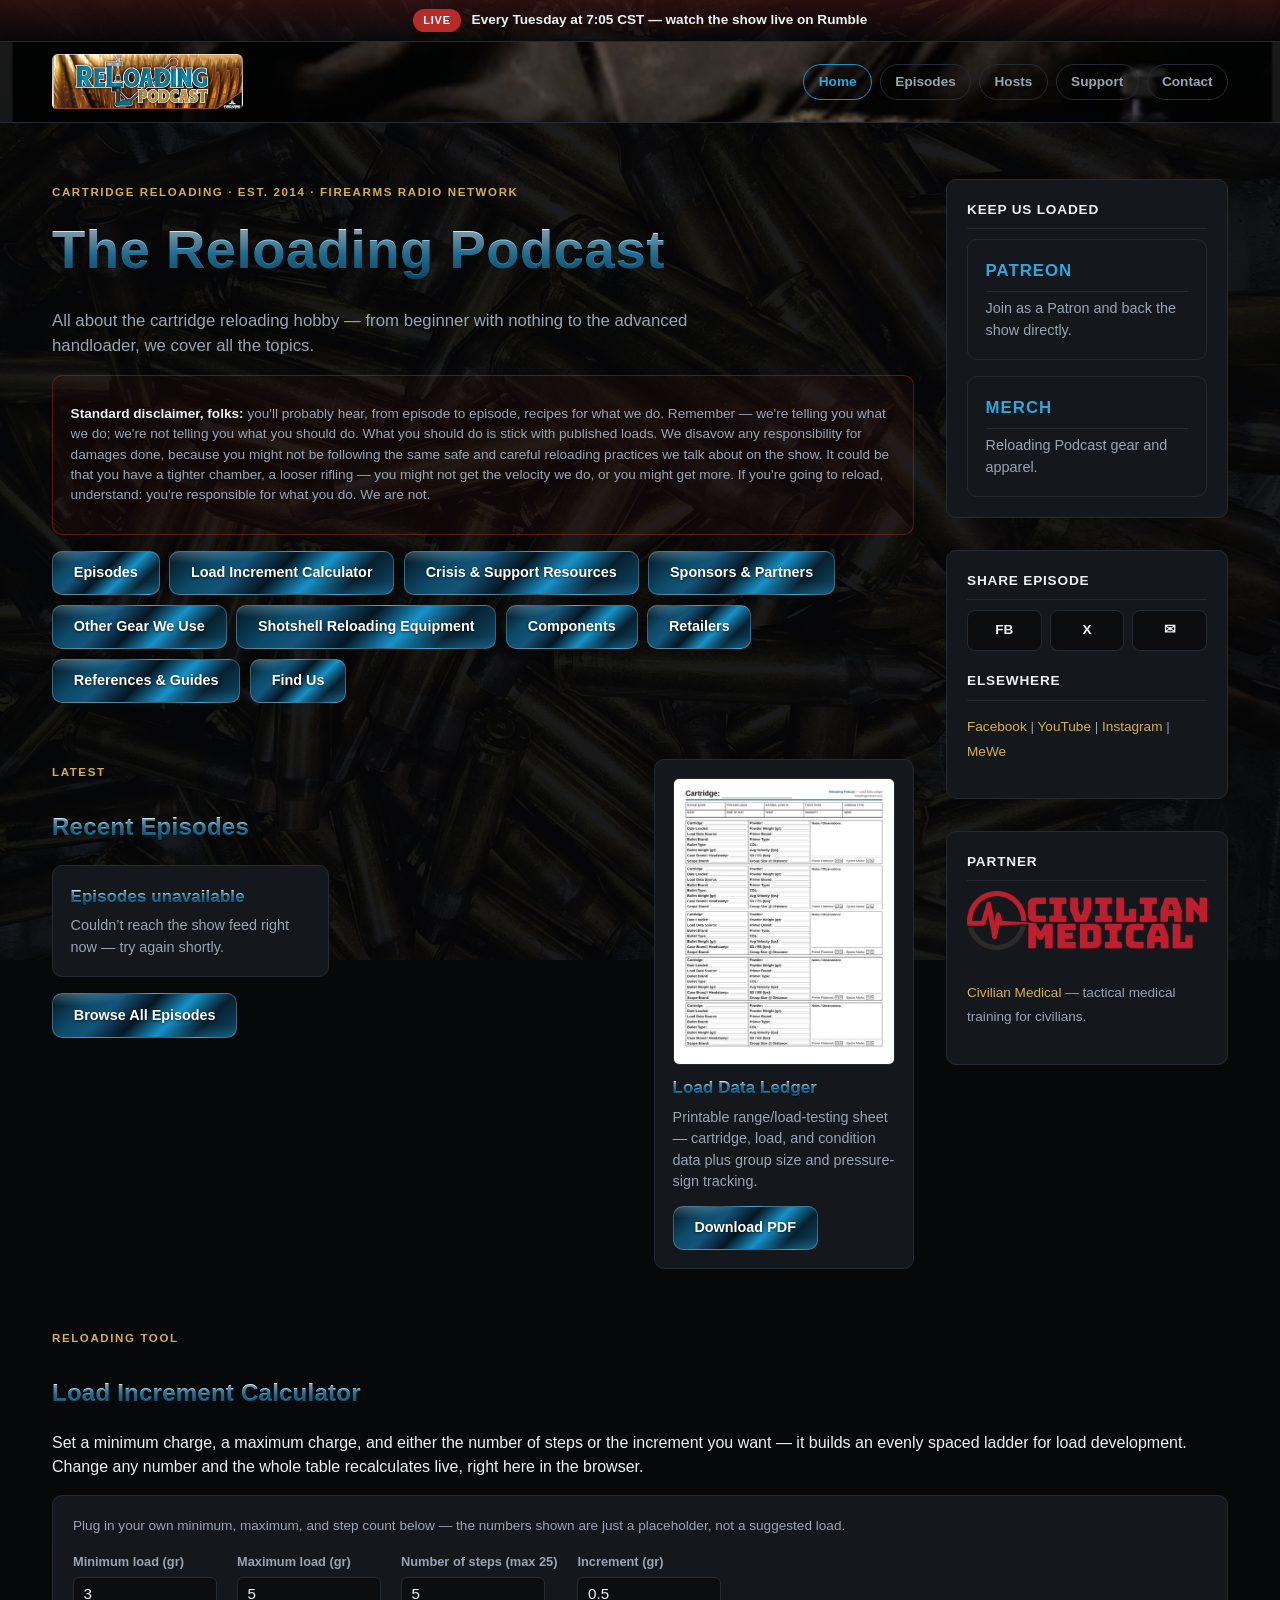
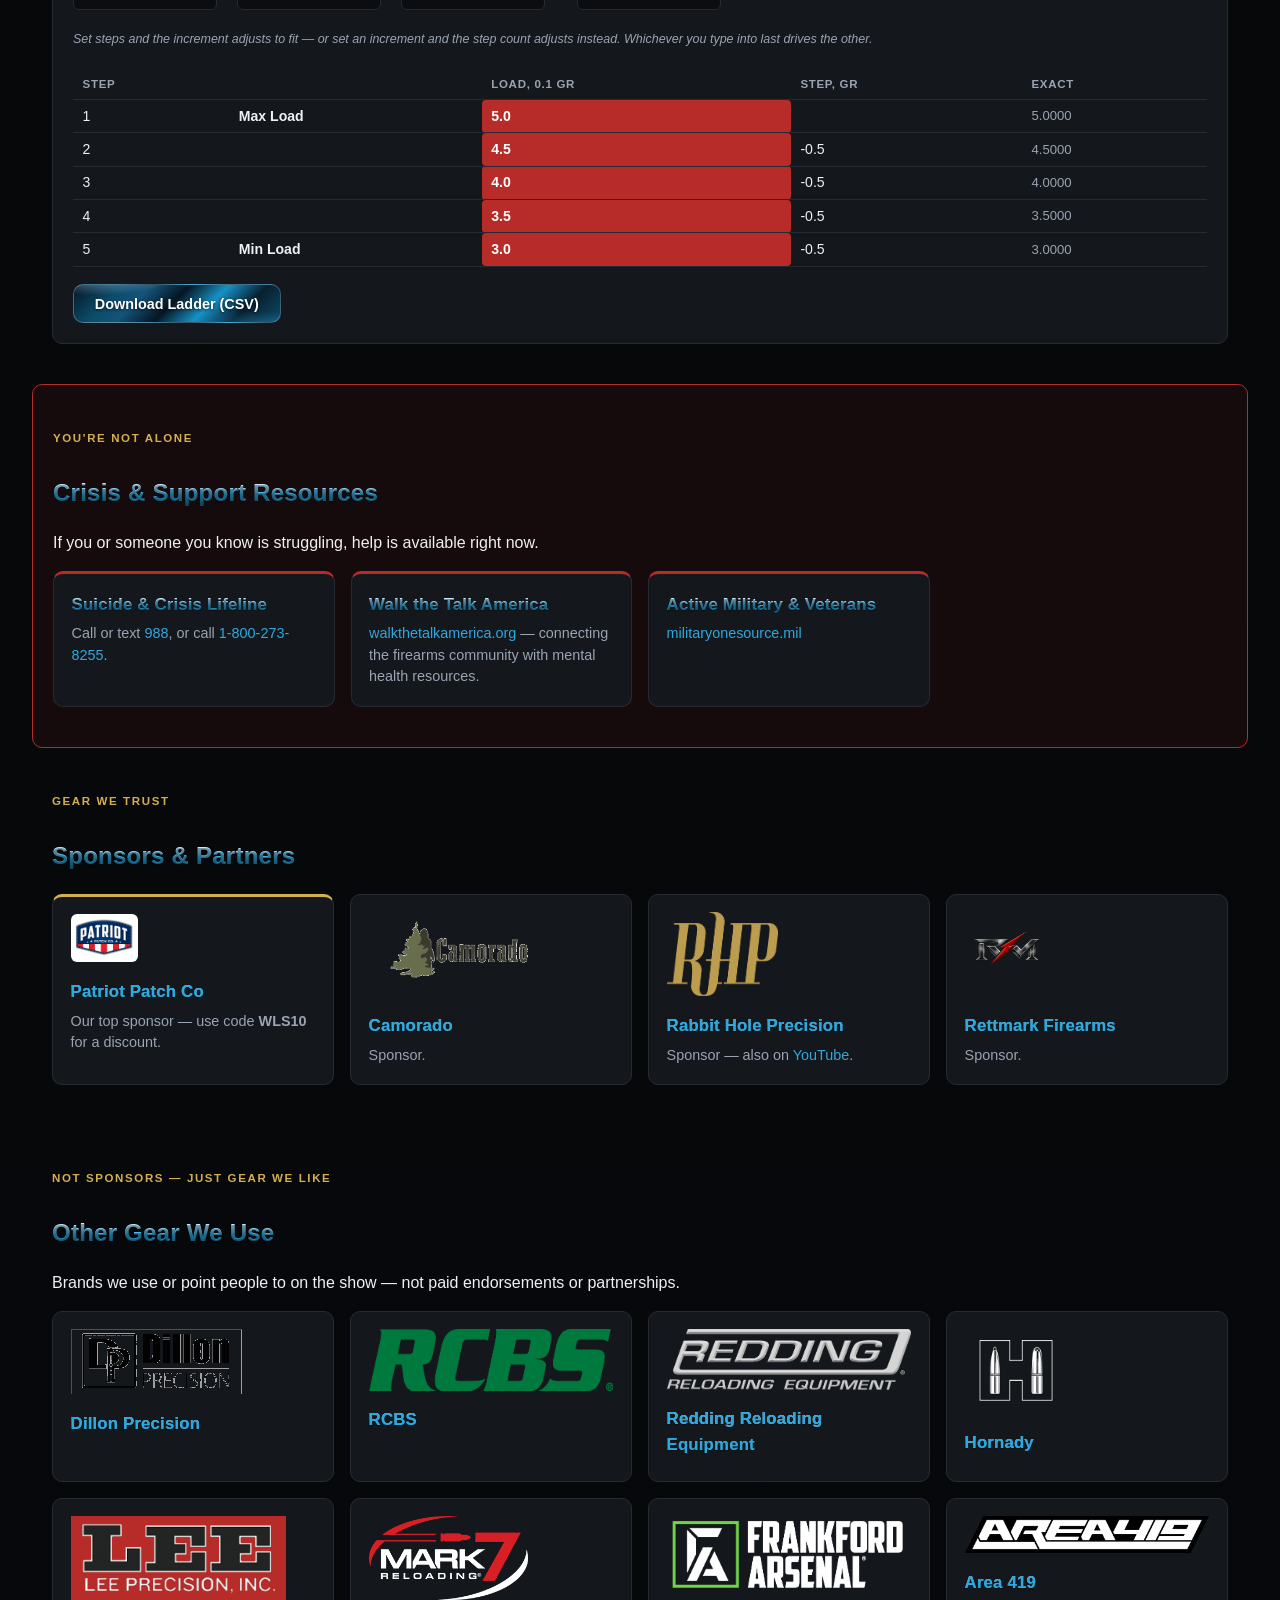
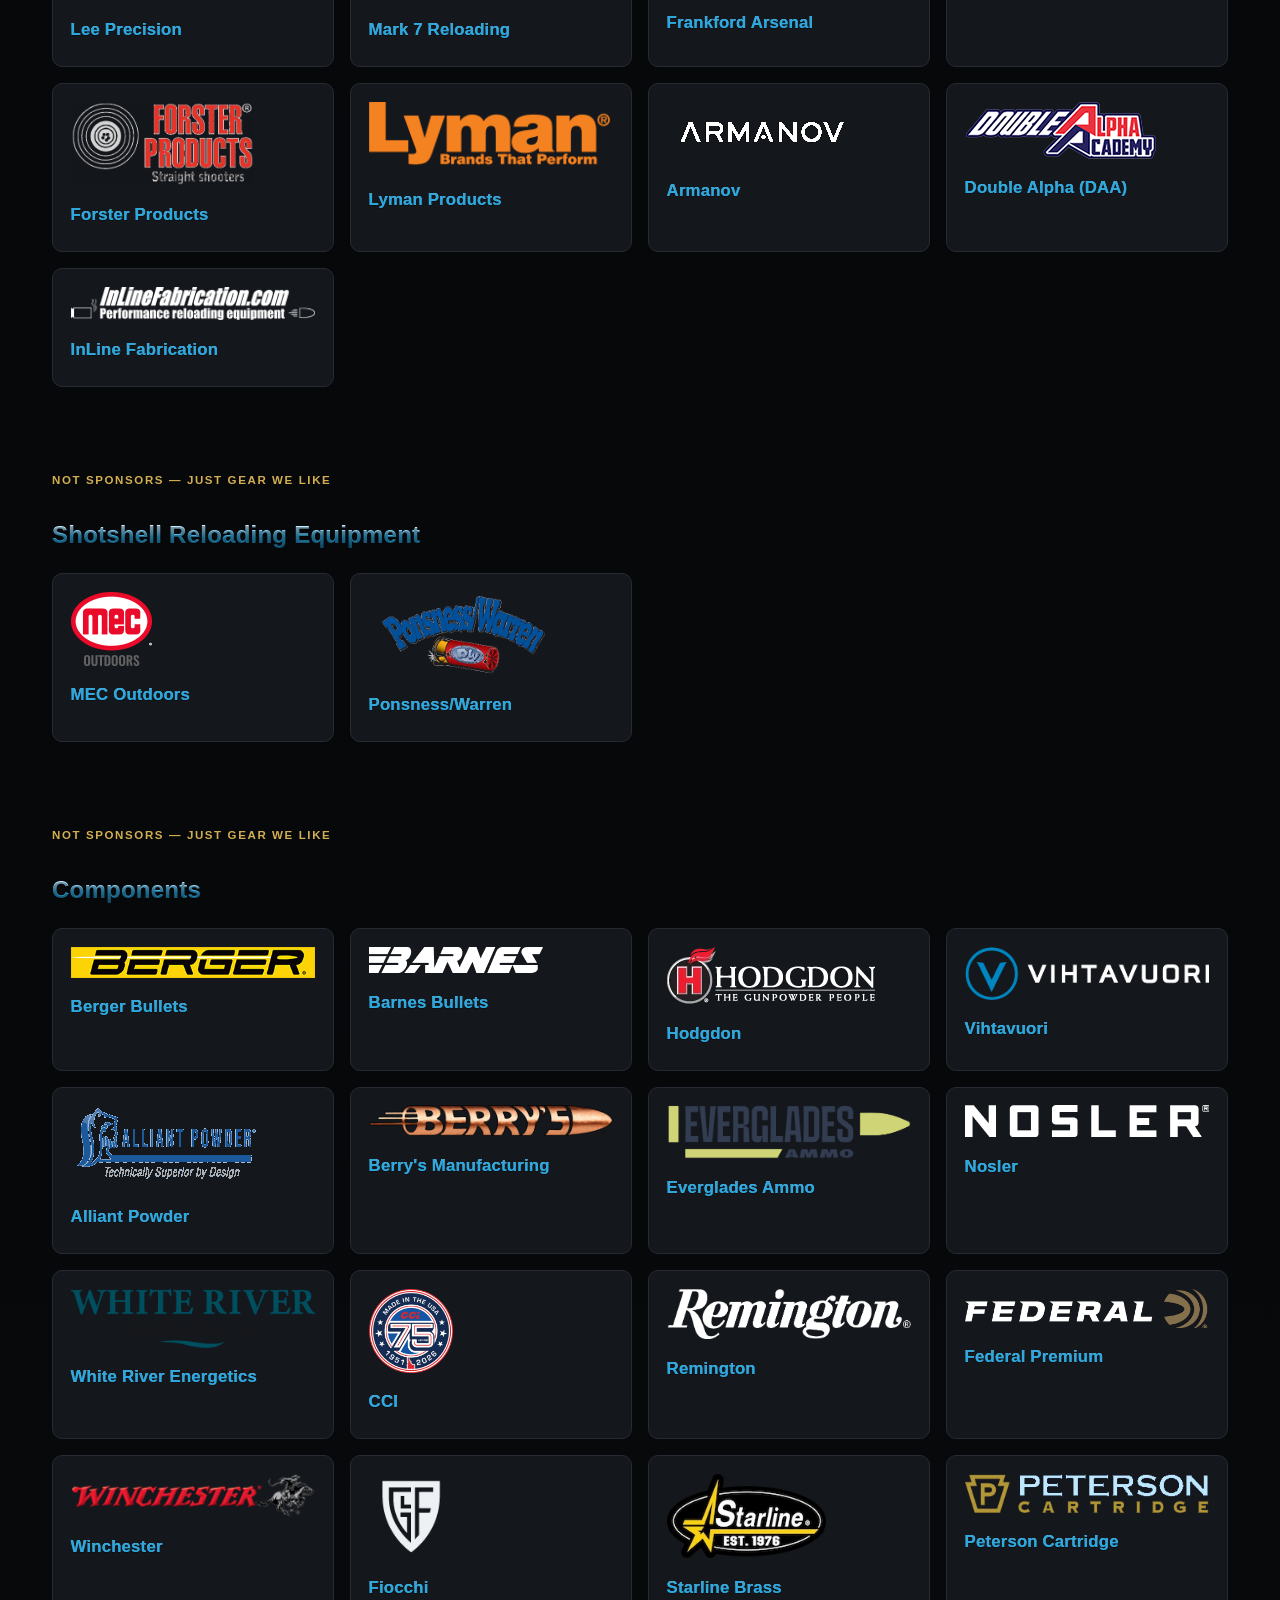
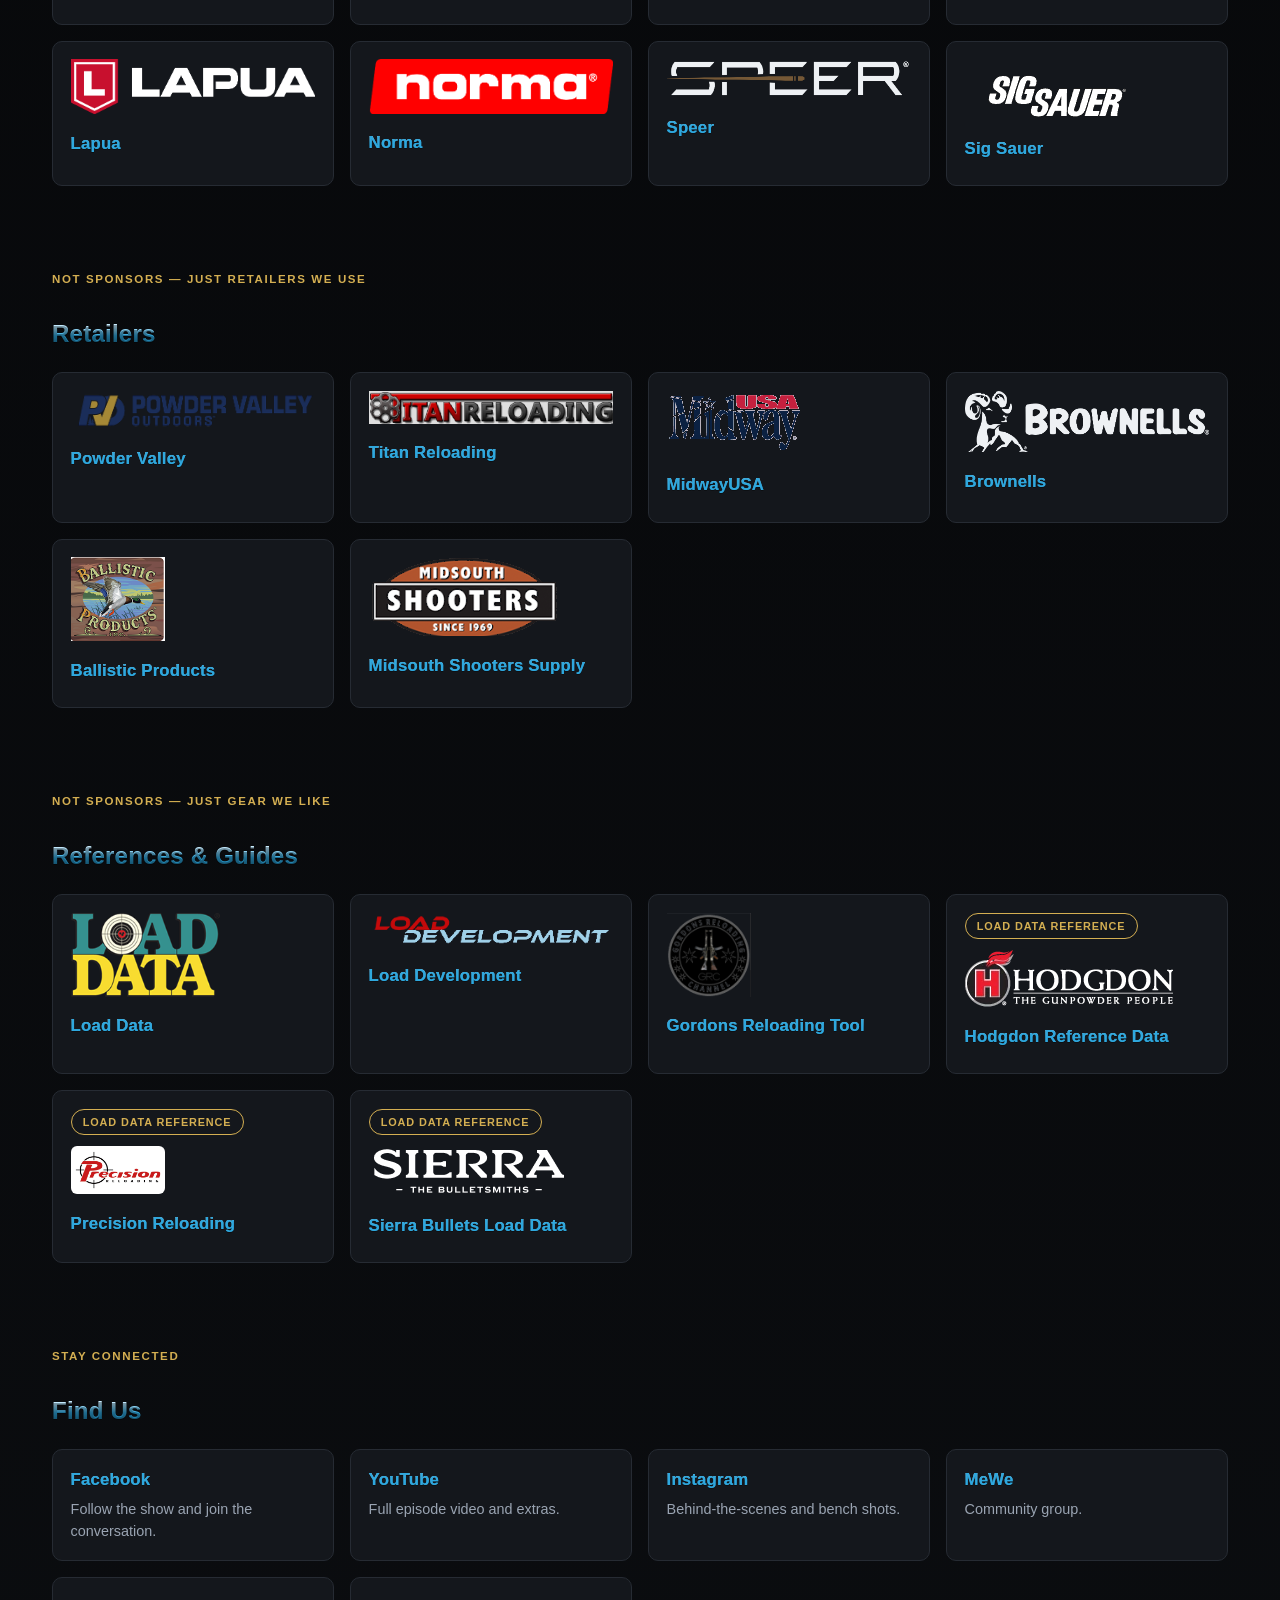
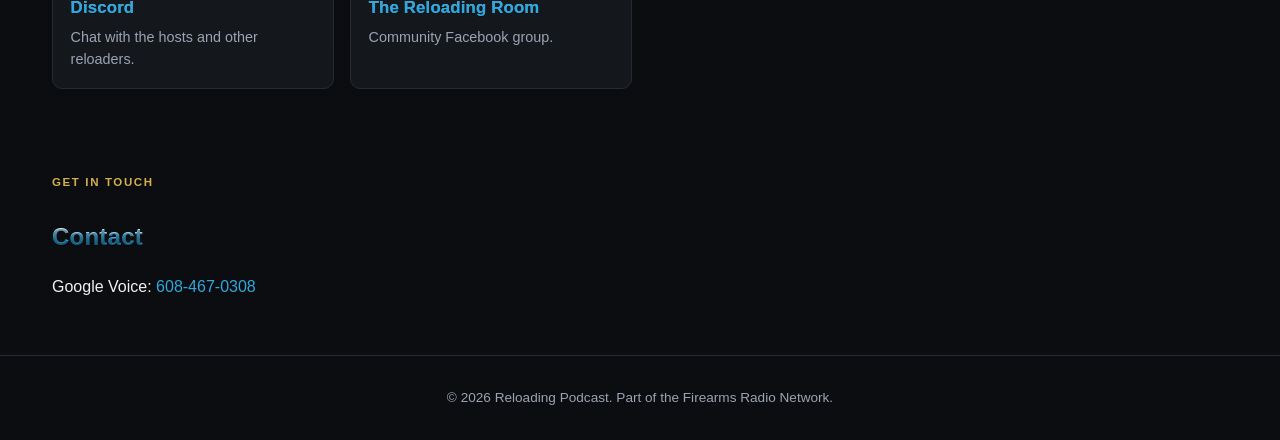
==== index.html @ 85dad012 "Add small visitor counter (today / all-time) to the hero Backed by a Cloudflare Pages Function + Wor" ====
<!doctype html>
<html lang="en">
<head>
<meta charset="utf-8">
<meta name="viewport" content="width=device-width, initial-scale=1">
<title>Reloading Podcast</title>
<link rel="stylesheet" href="assets/css/style.css">
</head>
<body>

<div class="live-banner">
  <a class="live-banner-link" href="https://rumble.com/user/ReloadingPodcast" target="_blank" rel="noopener">
    <span class="tag-live">Live</span>
    <span>Every Tuesday at 7:05&nbsp;CST &mdash; watch the show live on Rumble</span>
  </a>
</div>

<header class="site-header">
  <div class="site-header-inner">
    <a href="index.html"><img class="logo" src="assets/img/rp-logo-banner.png" alt="Reloading Podcast"></a>
    <nav class="pill-nav">
      <a href="index.html" class="active">Home</a>
      <a href="episodes.html">Episodes</a>
      <a href="hosts.html">Hosts</a>
      <a href="#support">Support</a>
      <a href="#contact">Contact</a>
    </nav>
  </div>
</header>

<section class="hero hero-with-sidebar">
  <div class="hero-content">
    <div class="hero-main">
      <span class="eyebrow">Cartridge Reloading &middot; Est. 2014 &middot; <a href="https://firearmsradio.net/category/podcasts/reloading-2/" target="_blank" rel="noopener">Firearms Radio Network</a></span>
      <h1 class="chrome-text">The Reloading Podcast</h1>
      <p class="lede">All about the cartridge reloading hobby — from beginner with nothing to the advanced handloader, we cover all the topics.</p>

      <div class="disclaimer-box">
        <p><strong>Standard disclaimer, folks:</strong> you'll probably hear, from episode to episode, recipes for what we do. Remember &mdash; we're telling you what we do; we're not telling you what you should do. What you should do is stick with published loads. We disavow any responsibility for damages done, because you might not be following the same safe and careful reloading practices we talk about on the show. It could be that you have a tighter chamber, a looser rifling &mdash; you might not get the velocity we do, or you might get more. If you're going to reload, understand: you're responsible for what you do. We are not.</p>
      </div>
      <div class="btn-row">
        <a href="#episodes" class="btn btn-primary">Episodes</a>
        <a href="#load-calculator" class="btn btn-primary">Load Increment Calculator</a>
        <a href="#crisis-resources" class="btn btn-primary">Crisis &amp; Support Resources</a>
        <a href="#sponsors" class="btn btn-primary">Sponsors &amp; Partners</a>
        <a href="#gear-links" class="btn btn-primary">Other Gear We Use</a>
        <a href="#shotshell-gear" class="btn btn-primary">Shotshell Reloading Equipment</a>
        <a href="#components" class="btn btn-primary">Components</a>
        <a href="#retailers" class="btn btn-primary">Retailers</a>
        <a href="#references" class="btn btn-primary">References &amp; Guides</a>
        <a href="#links" class="btn btn-primary">Find Us</a>
      </div>
    </div>

    <div class="hero-episodes-row">
      <div class="hero-episodes" id="episodes">
        <span class="eyebrow">Latest</span>
        <h2 class="chrome-text">Recent Episodes</h2>
        <div class="card-grid" id="recent-episodes">
          <div class="card"><h3>Loading episodes&hellip;</h3><p>Pulling the latest from the show feed.</p></div>
        </div>
        <p style="margin-top:1rem;"><a href="episodes.html" class="btn btn-primary">Browse All Episodes</a></p>
      </div>

      <div class="card tool-card">
        <img src="assets/img/load-data-ledger-preview.jpg" alt="Load Data Ledger preview" class="tool-card-preview">
        <h3>Load Data Ledger</h3>
        <p>Printable range/load-testing sheet &mdash; cartridge, load, and condition data plus group size and pressure-sign tracking.</p>
        <a href="assets/downloads/load-data-ledger.pdf" class="btn btn-primary btn-block" download>Download PDF</a>
      </div>
    </div>
  </div>

  <div class="visitor-counter" id="visitor-counter">
    <span class="visitor-counter-label">Visitors</span>
    <span>Today: <strong id="visits-today">&ndash;</strong></span>
    <span>All time: <strong id="visits-alltime">&ndash;</strong></span>
  </div>

  <div class="sidebar-stack">
    <aside class="side-widget" id="support">
      <h3>Keep Us Loaded</h3>
      <div class="card-grid">
        <div class="card"><h3><a href="https://www.patreon.com/join/reloadingpodcast" target="_blank" rel="noopener">Patreon</a></h3><p>Join as a Patron and back the show directly.</p></div>
        <div class="card"><h3><a href="https://southerngalscrafts.myshopify.com/collections/reloading-podcast-merch" target="_blank" rel="noopener">Merch</a></h3><p>Reloading Podcast gear and apparel.</p></div>
      </div>
    </aside>

    <aside class="side-widget">
      <h3>Share Episode</h3>
      <div class="share-icons">
        <a class="share-icon" id="share-fb" href="#" target="_blank" rel="noopener" aria-label="Share on Facebook">FB</a>
        <a class="share-icon" id="share-x" href="#" target="_blank" rel="noopener" aria-label="Share on X">X</a>
        <a class="share-icon" id="share-email" href="#" aria-label="Share by email">&#9993;</a>
      </div>

      <h3>Elsewhere</h3>
      <p class="widget-links">
        <a href="https://www.facebook.com/reloadingpodcast" target="_blank" rel="noopener">Facebook</a> |
        <a href="https://www.youtube.com/c/Reloadingpodcast" target="_blank" rel="noopener">YouTube</a> |
        <a href="http://instagram.com/reloadingpodcast" target="_blank" rel="noopener">Instagram</a> |
        <a href="https://mewe.com/join/reloadingpodcastgroup" target="_blank" rel="noopener">MeWe</a>
      </p>
    </aside>

    <aside class="side-widget">
      <h3>Partner</h3>
      <a href="https://civmedical.com/landing/?rl_partner_profile=rlp" target="_blank" rel="noopener">
        <img src="assets/img/civilian-medical-logo.png" alt="Civilian Medical" class="sponsor-logo sponsor-logo-transparent" style="max-height:60px;">
      </a>
      <p class="widget-links">
        <a href="https://civmedical.com/landing/?rl_partner_profile=rlp" target="_blank" rel="noopener">Civilian Medical</a> &mdash; tactical medical training for civilians.
      </p>
    </aside>
  </div>
</section>

<script>
(function () {
  var url = encodeURIComponent(window.location.href);
  var title = encodeURIComponent(document.title);
  document.getElementById('share-fb').href = 'https://www.facebook.com/sharer/sharer.php?u=' + url;
  document.getElementById('share-x').href = 'https://twitter.com/intent/tweet?text=' + title + '&url=' + url;
  document.getElementById('share-email').href = 'mailto:?subject=' + title + '&body=' + url;
})();
</script>

<script>
(function () {
  var grid = document.getElementById('recent-episodes');
  fetch('/api/episodes?limit=3')
    .then(function (r) { return r.json(); })
    .then(function (data) {
      var eps = (data.episodes || []);
      if (!eps.length) {
        grid.innerHTML = '<div class="card"><h3>Episodes unavailable</h3><p>Couldn&rsquo;t reach the show feed right now &mdash; try again shortly.</p></div>';
        return;
      }
      grid.innerHTML = eps.map(function (ep) {
        var date = ep.pubDate ? new Date(ep.pubDate).toLocaleDateString('en-US', { year: 'numeric', month: 'long', day: 'numeric' }) : '';
        return '<div class="card">' +
          '<h3><a href="' + ep.link + '" target="_blank" rel="noopener">' + ep.title + '</a></h3>' +
          '<p>' + date + '</p>' +
          '</div>';
      }).join('');
    })
    .catch(function () {
      grid.innerHTML = '<div class="card"><h3>Episodes unavailable</h3><p>Couldn&rsquo;t reach the show feed right now &mdash; try again shortly.</p></div>';
    });
})();
</script>

<script>
(function () {
  fetch('/api/visits')
    .then(function (r) { return r.json(); })
    .then(function (data) {
      document.getElementById('visits-today').textContent = data.today;
      document.getElementById('visits-alltime').textContent = data.allTime;
    })
    .catch(function () {
      // Leave the placeholder dashes in place -- not worth a visible error
      // over a small stat box.
    });
})();
</script>

<section id="load-calculator">
  <span class="eyebrow">Reloading Tool</span>
  <h2 class="chrome-text">Load Increment Calculator</h2>
  <p class="lede">Set a minimum charge, a maximum charge, and either the number of steps or the increment you want &mdash; it builds an evenly spaced ladder for load development. Change any number and the whole table recalculates live, right here in the browser.</p>

  <div class="calc-card">
    <p class="calc-instructions">Plug in your own minimum, maximum, and step count below &mdash; the numbers shown are just a placeholder, not a suggested load.</p>
    <div class="calc-inputs">
      <label>Minimum load (gr)
        <input type="number" id="calc-min" value="3" step="0.01">
      </label>
      <label>Maximum load (gr)
        <input type="number" id="calc-max" value="5" step="0.01">
      </label>
      <label>Number of steps (max 25)
        <input type="number" id="calc-steps" value="5" min="1" max="25" step="1">
      </label>
      <label>Increment (gr)
        <input type="number" id="calc-increment" value="0.5" step="0.001" min="0">
      </label>
    </div>
    <p class="calc-hint">Set steps and the increment adjusts to fit &mdash; or set an increment and the step count adjusts instead. Whichever you type into last drives the other.</p>

    <div class="calc-table-wrap">
      <table class="calc-table">
        <thead>
          <tr><th>Step</th><th></th><th>Load, 0.1&nbsp;gr</th><th>Step, gr</th><th>Exact</th></tr>
        </thead>
        <tbody id="calc-table-body"></tbody>
      </table>
    </div>

    <button type="button" id="calc-download" class="btn btn-primary">Download Ladder (CSV)</button>
  </div>
</section>

<script>
(function () {
  var minEl = document.getElementById('calc-min');
  var maxEl = document.getElementById('calc-max');
  var stepsEl = document.getElementById('calc-steps');
  var incEl = document.getElementById('calc-increment');
  var body = document.getElementById('calc-table-body');
  var downloadBtn = document.getElementById('calc-download');
  var MAX_ROWS = 25;
  var lastRows = [];
  var lastParams = null;
  // Whichever of steps/increment the visitor last typed into "drives" the
  // table; the other one is derived and its field updated to match.
  var driver = 'steps';

  // Round to n decimals, matching Google Sheets ROUND(). The Number.EPSILON
  // nudge cancels binary floating-point noise from the chained subtraction
  // below without being large enough to shift a genuine value — unlike a
  // fixed 1e-9 nudge, which is the wrong order of magnitude once d=9 and
  // corrupts exactly the min-load boundary check it's meant to protect.
  function round(n, d) {
    var f = Math.pow(10, d);
    return Math.round((n + Number.EPSILON * Math.abs(n)) * f) / f;
  }

  function recalc() {
    var min = parseFloat(minEl.value);
    var max = parseFloat(maxEl.value);

    body.innerHTML = '';
    lastRows = [];
    lastParams = null;

    var increment;
    if (driver === 'increment') {
      increment = parseFloat(incEl.value);
      if (!isFinite(min) || !isFinite(max) || !isFinite(increment) || increment <= 0) return;
    } else {
      var steps = parseInt(stepsEl.value, 10);
      if (!isFinite(min) || !isFinite(max) || !isFinite(steps)) return;
      steps = Math.min(Math.max(steps, 1), MAX_ROWS);
      var divisor = steps < 2 ? 2 : Math.trunc(steps - 1);
      increment = (max - min) / divisor;
      incEl.value = round(increment, 5);
    }

    var prevExact = null;
    var prevRounded = null;
    for (var i = 1; i <= MAX_ROWS; i++) {
      var exact;
      if (i === 1) {
        exact = max;
      } else if (round(prevExact, 9) > min) {
        exact = prevExact - increment;
      } else {
        break; // matches the sheet: once at/under minimum, no further rows
      }

      var rounded = round(exact, 1);
      var label = i === 1 ? 'Max Load' : (rounded > min ? '' : 'Min Load');
      var stepDelta = i === 1 ? '' : round(rounded - prevRounded, 4);

      var tr = document.createElement('tr');
      tr.innerHTML =
        '<td>' + i + '</td>' +
        '<td class="calc-label">' + label + '</td>' +
        '<td class="calc-load">' + rounded.toFixed(1) + '</td>' +
        '<td>' + stepDelta + '</td>' +
        '<td class="calc-exact">' + exact.toFixed(4) + '</td>';
      body.appendChild(tr);

      lastRows.push({ step: i, label: label, rounded: rounded, stepDelta: stepDelta, exact: exact });
      prevExact = exact;
      prevRounded = rounded;
    }

    if (driver === 'increment') stepsEl.value = lastRows.length;
    lastParams = { min: min, max: max, steps: lastRows.length, increment: increment };
  }

  // Escape a value for a CSV field: wrap in quotes and double up any
  // embedded quotes if it contains a comma, quote, or newline.
  function csvField(v) {
    var s = String(v);
    return /[",\n]/.test(s) ? '"' + s.replace(/"/g, '""') + '"' : s;
  }

  function downloadCsv() {
    if (!lastParams || !lastRows.length) return;

    var lines = [];
    lines.push(['Load Increment Calculator']);
    lines.push(['Minimum load (gr)', lastParams.min]);
    lines.push(['Maximum load (gr)', lastParams.max]);
    lines.push(['Number of steps', lastParams.steps]);
    lines.push(['Increment (gr)', round(lastParams.increment, 5)]);
    lines.push([]);
    lines.push(['Step', '', 'Load, 0.1 gr', 'Step, gr', 'Exact']);
    lastRows.forEach(function (r) {
      lines.push([r.step, r.label, r.rounded.toFixed(1), r.stepDelta, r.exact.toFixed(4)]);
    });

    var csv = lines.map(function (row) { return row.map(csvField).join(','); }).join('\r\n');
    var blob = new Blob([csv], { type: 'text/csv;charset=utf-8;' });
    var url = URL.createObjectURL(blob);
    var filename = 'load-ladder_' + lastParams.min + '-' + lastParams.max + 'gr_' + lastParams.steps + 'steps.csv';

    var a = document.createElement('a');
    a.href = url;
    a.download = filename;
    document.body.appendChild(a);
    a.click();
    document.body.removeChild(a);
    URL.revokeObjectURL(url);
  }

  [minEl, maxEl].forEach(function (el) {
    el.addEventListener('input', recalc);
  });
  stepsEl.addEventListener('input', function () { driver = 'steps'; recalc(); });
  incEl.addEventListener('input', function () { driver = 'increment'; recalc(); });
  downloadBtn.addEventListener('click', downloadCsv);
  recalc();
})();
</script>

<section id="crisis-resources" class="crisis-resources">
  <div class="section-inner">
    <span class="eyebrow">You're Not Alone</span>
    <h2 class="chrome-text">Crisis &amp; Support Resources</h2>
    <p class="lede">If you or someone you know is struggling, help is available right now.</p>
    <div class="card-grid">
      <div class="card accent-red">
        <h3>Suicide &amp; Crisis Lifeline</h3>
        <p>Call or text <a href="tel:988">988</a>, or call <a href="tel:8002738255">1-800-273-8255</a>.</p>
      </div>
      <div class="card accent-red">
        <h3>Walk the Talk America</h3>
        <p><a href="https://walkthetalkamerica.org/" target="_blank" rel="noopener">walkthetalkamerica.org</a> &mdash; connecting the firearms community with mental health resources.</p>
      </div>
      <div class="card accent-red">
        <h3>Active Military &amp; Veterans</h3>
        <p><a href="https://www.militaryonesource.mil/" target="_blank" rel="noopener">militaryonesource.mil</a></p>
      </div>
    </div>
  </div>
</section>

<section id="sponsors">
  <span class="eyebrow">Gear We Trust</span>
  <h2 class="chrome-text">Sponsors &amp; Partners</h2>
  <div class="card-grid">
    <div class="card accent-gold sponsor-featured">
      <img src="assets/img/patriot-patch-co-logo.png" alt="Patriot Patch Co" class="sponsor-logo">
      <h3><a href="https://patriotpatch.co" target="_blank" rel="noopener">Patriot Patch Co</a></h3>
      <p>Our top sponsor &mdash; use code <strong>WLS10</strong> for a discount.</p>
    </div>
    <div class="card">
      <img src="assets/img/camorado-logo.png" alt="Camorado" class="sponsor-logo sponsor-logo-transparent">
      <h3><a href="https://camorado.com/" target="_blank" rel="noopener">Camorado</a></h3>
      <p>Sponsor.</p>
    </div>
    <div class="card">
      <img src="assets/img/rabbit-hole-precision-logo.png" alt="Rabbit Hole Precision" class="sponsor-logo sponsor-logo-transparent">
      <h3><a href="https://rabbitholeprecision.com/" target="_blank" rel="noopener">Rabbit Hole Precision</a></h3>
      <p>Sponsor &mdash; also on <a href="https://www.youtube.com/@RabbitHolePrecision" target="_blank" rel="noopener">YouTube</a>.</p>
    </div>
    <div class="card">
      <img src="assets/img/rettmark-firearms-logo.png" alt="Rettmark Firearms" class="sponsor-logo sponsor-logo-transparent">
      <h3><a href="https://rettmarkfirearms.com/" target="_blank" rel="noopener">Rettmark Firearms</a></h3>
      <p>Sponsor.</p>
    </div>
  </div>
</section>

<section id="gear-links">
  <span class="eyebrow">Not Sponsors &mdash; Just Gear We Like</span>
  <h2 class="chrome-text">Other Gear We Use</h2>
  <p class="lede">Brands we use or point people to on the show &mdash; not paid endorsements or partnerships.</p>
  <div class="card-grid">
    <div class="card">
      <img src="assets/img/dillon-precision-logo.png" alt="Dillon Precision" class="sponsor-logo sponsor-logo-transparent">
      <h3><a href="https://www.dillonprecision.com/" target="_blank" rel="noopener">Dillon Precision</a></h3>
    </div>
    <div class="card">
      <img src="assets/img/rcbs-logo.png" alt="RCBS" class="sponsor-logo sponsor-logo-transparent">
      <h3><a href="https://rcbs.com/" target="_blank" rel="noopener">RCBS</a></h3>
    </div>
    <div class="card">
      <img src="assets/img/redding-reloading-logo.png" alt="Redding Reloading Equipment" class="sponsor-logo sponsor-logo-transparent">
      <h3><a href="https://redding-reloading.com/" target="_blank" rel="noopener">Redding Reloading Equipment</a></h3>
    </div>
    <div class="card">
      <img src="assets/img/hornady-logo.png" alt="Hornady" class="sponsor-logo sponsor-logo-transparent">
      <h3><a href="https://www.hornady.com/reloading/" target="_blank" rel="noopener">Hornady</a></h3>
    </div>
    <div class="card">
      <img src="assets/img/lee-precision-logo.png" alt="Lee Precision" class="sponsor-logo sponsor-logo-transparent">
      <h3><a href="https://www.leeprecision.com/" target="_blank" rel="noopener">Lee Precision</a></h3>
    </div>
    <div class="card">
      <img src="assets/img/mark7-reloading-logo.png" alt="Mark 7 Reloading" class="sponsor-logo sponsor-logo-transparent">
      <h3><a href="https://www.mark7reloading.com/home" target="_blank" rel="noopener">Mark 7 Reloading</a></h3>
    </div>
    <div class="card">
      <img src="assets/img/frankford-arsenal-logo.png" alt="Frankford Arsenal" class="sponsor-logo sponsor-logo-transparent">
      <h3><a href="https://www.frankfordarsenal.com/presses-and-scales/presses/reloading-presses/" target="_blank" rel="noopener">Frankford Arsenal</a></h3>
    </div>
    <div class="card">
      <img src="assets/img/area419-logo.png" alt="Area 419" class="sponsor-logo sponsor-logo-transparent">
      <h3><a href="https://www.area419.com/product/the-zero-gen-2-reloading-press/" target="_blank" rel="noopener">Area 419</a></h3>
    </div>
    <div class="card">
      <img src="assets/img/forster-products-logo.png" alt="Forster Products" class="sponsor-logo sponsor-logo-transparent">
      <h3><a href="https://www.forsterproducts.com/" target="_blank" rel="noopener">Forster Products</a></h3>
    </div>
    <div class="card">
      <img src="assets/img/lyman-products-logo.png" alt="Lyman Products" class="sponsor-logo sponsor-logo-transparent">
      <h3><a href="https://www.lymanproducts.com/" target="_blank" rel="noopener">Lyman Products</a></h3>
    </div>
    <div class="card">
      <img src="assets/img/armanov-logo.png" alt="Armanov" class="sponsor-logo sponsor-logo-transparent">
      <h3><a href="https://www.armanov.com/" target="_blank" rel="noopener">Armanov</a></h3>
    </div>
    <div class="card">
      <img src="assets/img/double-alpha-logo.png" alt="Double Alpha" class="sponsor-logo sponsor-logo-transparent">
      <h3><a href="https://www.doublealpha.biz/us/daa-reloading-accessories" target="_blank" rel="noopener">Double Alpha (DAA)</a></h3>
    </div>
    <div class="card">
      <img src="assets/img/inline-fabrication-logo.png" alt="InLine Fabrication" class="sponsor-logo sponsor-logo-transparent">
      <h3><a href="https://inlinefabrication.com/collections/ultramounts" target="_blank" rel="noopener">InLine Fabrication</a></h3>
    </div>
  </div>
</section>

<section id="shotshell-gear">
  <span class="eyebrow">Not Sponsors &mdash; Just Gear We Like</span>
  <h2 class="chrome-text">Shotshell Reloading Equipment</h2>
  <div class="card-grid">
    <div class="card">
      <img src="assets/img/mec-outdoors-logo.png" alt="MEC Outdoors" class="sponsor-logo sponsor-logo-transparent">
      <h3><a href="https://www.mecoutdoors.com/" target="_blank" rel="noopener">MEC Outdoors</a></h3>
    </div>
    <div class="card">
      <img src="assets/img/ponsness-warren-logo.png" alt="Ponsness/Warren" class="sponsor-logo sponsor-logo-transparent">
      <h3><a href="https://www.reloaders.com/" target="_blank" rel="noopener">Ponsness/Warren</a></h3>
    </div>
  </div>
</section>

<section id="components">
  <span class="eyebrow">Not Sponsors &mdash; Just Gear We Like</span>
  <h2 class="chrome-text">Components</h2>
  <div class="card-grid">
    <div class="card">
      <img src="assets/img/berger-bullets-logo.png" alt="Berger Bullets" class="sponsor-logo sponsor-logo-transparent">
      <h3><a href="https://bergerbullets.com/" target="_blank" rel="noopener">Berger Bullets</a></h3>
    </div>
    <div class="card">
      <img src="assets/img/barnes-bullets-logo.png" alt="Barnes Bullets" class="sponsor-logo sponsor-logo-transparent">
      <h3><a href="https://barnesbullets.com/" target="_blank" rel="noopener">Barnes Bullets</a></h3>
    </div>
    <div class="card">
      <img src="assets/img/hodgdon-logo.png" alt="Hodgdon" class="sponsor-logo sponsor-logo-transparent">
      <h3><a href="https://shop.hodgdon.com/brand/hodgdon/" target="_blank" rel="noopener">Hodgdon</a></h3>
    </div>
    <div class="card">
      <img src="assets/img/vihtavuori-logo.png" alt="Vihtavuori" class="sponsor-logo sponsor-logo-transparent">
      <h3><a href="https://vihtavuori.com/powders-and-primers/powders/vihtavuori-powders/" target="_blank" rel="noopener">Vihtavuori</a></h3>
    </div>
    <div class="card">
      <img src="assets/img/alliant-powder-logo.png" alt="Alliant Powder" class="sponsor-logo sponsor-logo-transparent">
      <h3><a href="https://www.alliantpowder.com/default.aspx" target="_blank" rel="noopener">Alliant Powder</a></h3>
    </div>
    <div class="card">
      <img src="assets/img/berrys-mfg-logo.png" alt="Berry's Manufacturing" class="sponsor-logo sponsor-logo-transparent">
      <h3><a href="https://www.berrysmfg.com/" target="_blank" rel="noopener">Berry's Manufacturing</a></h3>
    </div>
    <div class="card">
      <img src="assets/img/everglades-ammo-logo.png" alt="Everglades Ammo" class="sponsor-logo sponsor-logo-transparent">
      <h3><a href="https://www.evergladesammo.com/" target="_blank" rel="noopener">Everglades Ammo</a></h3>
    </div>
    <div class="card">
      <img src="assets/img/nosler-logo.png" alt="Nosler" class="sponsor-logo sponsor-logo-transparent">
      <h3><a href="https://www.nosler.com/" target="_blank" rel="noopener">Nosler</a></h3>
    </div>
    <div class="card">
      <img src="assets/img/white-river-energetics-logo.png" alt="White River Energetics" class="sponsor-logo sponsor-logo-transparent">
      <h3><a href="https://whiteriverenergetics.com/" target="_blank" rel="noopener">White River Energetics</a></h3>
    </div>
    <div class="card">
      <img src="assets/img/cci-logo.png" alt="CCI" class="sponsor-logo sponsor-logo-transparent">
      <h3><a href="https://www.cci-ammunition.com/reloading/primers/" target="_blank" rel="noopener">CCI</a></h3>
    </div>
    <div class="card">
      <img src="assets/img/remington-logo.png" alt="Remington" class="sponsor-logo sponsor-logo-transparent">
      <h3><a href="https://www.remington.com/handloading/primers/" target="_blank" rel="noopener">Remington</a></h3>
    </div>
    <div class="card">
      <img src="assets/img/federal-premium-logo.png" alt="Federal Premium" class="sponsor-logo sponsor-logo-transparent">
      <h3><a href="https://www.federalpremium.com/reloading/primers/" target="_blank" rel="noopener">Federal Premium</a></h3>
    </div>
    <div class="card">
      <img src="assets/img/winchester-logo.png" alt="Winchester" class="sponsor-logo sponsor-logo-transparent">
      <h3><a href="https://winchester.com/Products/Ammunition/Components/Primers" target="_blank" rel="noopener">Winchester</a></h3>
    </div>
    <div class="card">
      <img src="assets/img/fiocchi-logo.png" alt="Fiocchi" class="sponsor-logo sponsor-logo-transparent">
      <h3><a href="https://fiocchi.com/en/catalog/ammo/components/primer.html" target="_blank" rel="noopener">Fiocchi</a></h3>
    </div>
    <div class="card">
      <img src="assets/img/starline-brass-logo.png" alt="Starline Brass" class="sponsor-logo sponsor-logo-transparent">
      <h3><a href="https://www.starlinebrass.com/" target="_blank" rel="noopener">Starline Brass</a></h3>
    </div>
    <div class="card">
      <img src="assets/img/peterson-cartridge-logo.png" alt="Peterson Cartridge" class="sponsor-logo sponsor-logo-transparent">
      <h3><a href="https://petersoncartridge.com/" target="_blank" rel="noopener">Peterson Cartridge</a></h3>
    </div>
    <div class="card">
      <img src="assets/img/lapua-logo.png" alt="Lapua" class="sponsor-logo sponsor-logo-transparent">
      <h3><a href="https://www.lapua.com/products/cartridge-cases/" target="_blank" rel="noopener">Lapua</a></h3>
    </div>
    <div class="card">
      <img src="assets/img/norma-logo.png" alt="Norma" class="sponsor-logo sponsor-logo-transparent">
      <h3><a href="https://www.norma-ammunition.com/products/components/norma-brass" target="_blank" rel="noopener">Norma</a></h3>
    </div>
    <div class="card">
      <img src="assets/img/speer-logo.png" alt="Speer" class="sponsor-logo sponsor-logo-transparent">
      <h3><a href="https://www.speer.com/" target="_blank" rel="noopener">Speer</a></h3>
    </div>
    <div class="card">
      <img src="assets/img/sig-sauer-logo.png" alt="Sig Sauer" class="sponsor-logo sponsor-logo-transparent">
      <h3><a href="https://www.sigsauer.com/ammunition/brass.html" target="_blank" rel="noopener">Sig Sauer</a></h3>
    </div>
  </div>
</section>

<section id="retailers">
  <span class="eyebrow">Not Sponsors &mdash; Just Retailers We Use</span>
  <h2 class="chrome-text">Retailers</h2>
  <div class="card-grid">
    <div class="card">
      <img src="assets/img/powder-valley-logo.png" alt="Powder Valley" class="sponsor-logo sponsor-logo-transparent">
      <h3><a href="https://www.powdervalley.com/" target="_blank" rel="noopener">Powder Valley</a></h3>
    </div>
    <div class="card">
      <img src="assets/img/titan-reloading-logo.png" alt="Titan Reloading" class="sponsor-logo sponsor-logo-transparent">
      <h3><a href="https://www.titanreloading.com/" target="_blank" rel="noopener">Titan Reloading</a></h3>
    </div>
    <div class="card">
      <img src="assets/img/midwayusa-logo.png" alt="MidwayUSA" class="sponsor-logo sponsor-logo-transparent">
      <h3><a href="https://www.midwayusa.com/" target="_blank" rel="noopener">MidwayUSA</a></h3>
    </div>
    <div class="card">
      <img src="assets/img/brownells-logo.png" alt="Brownells" class="sponsor-logo sponsor-logo-transparent">
      <h3><a href="https://www.brownells.com/" target="_blank" rel="noopener">Brownells</a></h3>
    </div>
    <div class="card">
      <img src="assets/img/ballistic-products-logo.png" alt="Ballistic Products" class="sponsor-logo sponsor-logo-transparent">
      <h3><a href="https://www.ballisticproducts.com/" target="_blank" rel="noopener">Ballistic Products</a></h3>
    </div>
    <div class="card">
      <img src="assets/img/midsouth-shooters-logo.png" alt="Midsouth Shooters Supply" class="sponsor-logo sponsor-logo-transparent">
      <h3><a href="https://www.midsouthshooterssupply.com/" target="_blank" rel="noopener">Midsouth Shooters Supply</a></h3>
    </div>
  </div>
</section>

<section id="references">
  <span class="eyebrow">Not Sponsors &mdash; Just Gear We Like</span>
  <h2 class="chrome-text">References &amp; Guides</h2>
  <div class="card-grid">
    <div class="card">
      <img src="assets/img/loaddata-logo.png" alt="Load Data" class="sponsor-logo sponsor-logo-transparent">
      <h3><a href="https://www.loaddata.com/" target="_blank" rel="noopener">Load Data</a></h3>
    </div>
    <div class="card">
      <img src="assets/img/loaddevelopment-logo.png" alt="Load Development" class="sponsor-logo sponsor-logo-transparent">
      <h3><a href="https://www.loaddevelopment.com/suggested-reading-for-reloading/" target="_blank" rel="noopener">Load Development</a></h3>
    </div>
    <div class="card">
      <img src="assets/img/grt-logo.png" alt="Gordons Reloading Tool" class="sponsor-logo sponsor-logo-transparent">
      <h3><a href="https://grtools.de/doku.php?id=grtools:en:doku:install" target="_blank" rel="noopener">Gordons Reloading Tool</a></h3>
    </div>
    <div class="card">
      <span class="tag-loaddata">Load Data Reference</span>
      <img src="assets/img/hodgdon-logo.png" alt="Hodgdon" class="sponsor-logo sponsor-logo-transparent">
      <h3><a href="https://hodgdonpowderco.com/reference-data/" target="_blank" rel="noopener">Hodgdon Reference Data</a></h3>
    </div>
    <div class="card">
      <span class="tag-loaddata">Load Data Reference</span>
      <img src="assets/img/precision-reloading-logo.png" alt="Precision Reloading" class="sponsor-logo">
      <h3><a href="https://www.precisionreloading.com/cart.php#!c=202" target="_blank" rel="noopener">Precision Reloading</a></h3>
    </div>
    <div class="card">
      <span class="tag-loaddata">Load Data Reference</span>
      <img src="assets/img/sierra-bullets-logo.png" alt="Sierra Bullets" class="sponsor-logo sponsor-logo-transparent">
      <h3><a href="https://sierrabullets.com/load-data/" target="_blank" rel="noopener">Sierra Bullets Load Data</a></h3>
    </div>
  </div>
</section>

<section id="links">
  <span class="eyebrow">Stay Connected</span>
  <h2 class="chrome-text">Find Us</h2>
  <div class="card-grid">
    <div class="card"><h3><a href="https://www.facebook.com/reloadingpodcast" target="_blank" rel="noopener">Facebook</a></h3><p>Follow the show and join the conversation.</p></div>
    <div class="card"><h3><a href="https://www.youtube.com/c/Reloadingpodcast" target="_blank" rel="noopener">YouTube</a></h3><p>Full episode video and extras.</p></div>
    <div class="card"><h3><a href="http://instagram.com/reloadingpodcast" target="_blank" rel="noopener">Instagram</a></h3><p>Behind-the-scenes and bench shots.</p></div>
    <div class="card"><h3><a href="https://mewe.com/join/reloadingpodcastgroup" target="_blank" rel="noopener">MeWe</a></h3><p>Community group.</p></div>
    <div class="card"><h3><a href="https://discord.gg/t37c4HMP" target="_blank" rel="noopener">Discord</a></h3><p>Chat with the hosts and other reloaders.</p></div>
    <div class="card"><h3><a href="https://www.facebook.com/groups/thereloadingroom/" target="_blank" rel="noopener">The Reloading Room</a></h3><p>Community Facebook group.</p></div>
  </div>
</section>

<section id="contact">
  <span class="eyebrow">Get In Touch</span>
  <h2 class="chrome-text">Contact</h2>
  <p>Google Voice: <a href="tel:16084670308">608-467-0308</a></p>
</section>

<footer class="site-footer">
  &copy; 2026 Reloading Podcast. Part of the Firearms Radio Network.
</footer>

</body>
</html>
---- assets/css/style.css ----
/* Reloading Podcast — site stylesheet
   Palette: blue/gold primary (from the show's own logo), red/green as accents
   (nod to Lee/Dillon/Redding/RCBS without literally reproducing their marks).
   Structural conventions (cards, pill nav, eyebrow labels, dark theme) borrowed
   from umbra-noesis.com's structure, NOT its color scheme. */

:root {
  --bg: #0b0d10;
  --bg-elevated: #14171c;
  --border: #262b33;

  --blue: #1791c7;        /* brightened from the sampled #00709A for on-screen contrast */
  --blue-chrome-1: #bfe9ff;
  --blue-chrome-2: #2fa8de;
  --blue-chrome-3: #0c4a68;
  --gold: #d4af52;        /* brightened from sampled #BE9A3A */

  --red-accent: #b72b29;  /* Lee */
  --green-accent: #04703a;/* Redding/RCBS */

  --text: #eef1f4;
  --text-dim: #9aa4b2;

  --radius: 10px;

  /* Content width: 1180px on anything up to ~1245px viewport (phones,
     tablets, small laptops — unchanged from before), scales toward 95% of
     the viewport above that, leaving just a thin margin either side. Caps
     at 1900px so it doesn't stretch too thin on ultrawide monitors. */
  --content-width: clamp(1180px, 95vw, 1900px);
}

* { box-sizing: border-box; }

body {
  margin: 0;
  background:
    linear-gradient(180deg, rgba(6,7,9,0.80) 0%, rgba(6,7,9,0.88) 60%, var(--bg) 100%),
    url("../img/bg-brass-1.jpg") center top / cover no-repeat fixed;
  background-color: var(--bg);
  color: var(--text);
  font-family: -apple-system, "Segoe UI", Roboto, Arial, sans-serif;
  line-height: 1.5;
}

a { color: var(--blue-chrome-2); text-decoration: none; }
a:hover { color: var(--gold); }

.eyebrow {
  display: inline-block;
  font-size: 0.72rem;
  letter-spacing: 0.14em;
  text-transform: uppercase;
  color: var(--gold);
  font-weight: 600;
  margin-bottom: 0.5rem;
}
.eyebrow a { color: inherit; }
.eyebrow a:hover { text-decoration: underline; }

/* Small badge for a card that links to a vendor's specific reloading-data
   page rather than their general site/homepage — flags it as reference
   material so it doesn't read as a redundant duplicate of that vendor's
   other card elsewhere on the page. Sits above the logo inside the card. */
.tag-loaddata {
  display: inline-block;
  padding: 0.25rem 0.7rem;
  margin-bottom: 0.7rem;
  border: 1px solid var(--gold);
  border-radius: 999px;
  font-size: 0.68rem;
  font-weight: 700;
  letter-spacing: 0.08em;
  text-transform: uppercase;
  color: var(--gold);
}

/* Chrome-blue heading treatment */
h1, h2, h3, .chrome-text {
  font-weight: 800;
  letter-spacing: 0.01em;
  background: linear-gradient(180deg, #ffffff 0%, var(--blue-chrome-1) 28%, var(--blue-chrome-2) 55%, var(--blue-chrome-3) 100%);
  -webkit-background-clip: text;
  background-clip: text;
  color: transparent;
  text-shadow: 0 1px 0 rgba(0,0,0,0.35);
}

/* Live-stream banner — sits above the site header, links out to the
   Tuesday-night Rumble stream. Red "Live" pill echoes the tag-loaddata
   pill pattern but filled solid so it reads as an active/live marker
   rather than a reference tag. */
.live-banner {
  background: linear-gradient(180deg, rgba(183,43,41,0.20) 0%, rgba(6,7,9,0.4) 100%);
  border-bottom: 1px solid var(--border);
}

.live-banner-link {
  max-width: var(--content-width);
  margin: 0 auto;
  padding: 0.55rem 1.25rem;
  display: flex;
  align-items: center;
  justify-content: center;
  gap: 0.65rem;
  color: var(--text);
  font-size: 0.85rem;
  font-weight: 600;
  text-align: center;
}
.live-banner-link:hover { color: var(--gold); }

.tag-live {
  display: inline-block;
  padding: 0.22rem 0.65rem;
  border-radius: 999px;
  background: var(--red-accent);
  color: #fff;
  font-size: 0.68rem;
  font-weight: 700;
  letter-spacing: 0.08em;
  text-transform: uppercase;
  flex: 0 0 auto;
}

header.site-header {
  border-bottom: 1px solid var(--border);
  background:
    linear-gradient(180deg, rgba(6,7,9,0.25) 0%, rgba(6,7,9,0.35) 100%),
    url("../img/bg-header-bench.png") center 35% / cover no-repeat;
}

.site-header-inner {
  max-width: var(--content-width);
  margin: 0 auto;
  padding: 0.75rem 1.25rem;
  display: flex;
  align-items: center;
  justify-content: space-between;
  gap: 1.5rem;
}

.site-header img.logo {
  height: 56px;
  width: auto;
  display: block;
  border-radius: 6px;
}

nav.pill-nav {
  display: flex;
  gap: 0.5rem;
  flex-wrap: wrap;
}

nav.pill-nav a {
  padding: 0.4rem 0.9rem;
  border: 1px solid var(--border);
  border-radius: 999px;
  color: var(--text-dim);
  font-size: 0.85rem;
  font-weight: 600;
}

nav.pill-nav a:hover,
nav.pill-nav a.active {
  border-color: var(--blue);
  color: var(--blue-chrome-2);
}

.hero {
  max-width: var(--content-width);
  margin: 0 auto;
  padding: 3.5rem 1.25rem 1rem;
}

.hero h1 {
  font-size: clamp(2.2rem, 5vw, 3.4rem);
  margin: 0 0 0.75rem;
}

.hero p.lede {
  color: var(--text-dim);
  max-width: 640px;
  font-size: 1.05rem;
}

/* Hero + sidebar layout, matching FRN's own episode-page share/support widget.
   hero-content wraps hero-main + hero-episodes so they stack independently
   of the sidebar's height, then that whole block sits beside sidebar-stack
   as a plain two-item row. This is deliberately NOT one flex/grid row split
   three ways (hero-main, hero-episodes, sidebar-stack): both flex-wrap and
   a spanning grid item let a tall sidebar dictate where hero-episodes
   starts, dropping it below the sidebar and opening a gap under the
   (shorter) button row. Two items only, no wrap, no span — the sidebar's
   height can't leak into hero-content's layout at all. */
.hero-with-sidebar {
  position: relative;
  display: flex;
  align-items: flex-start;
  gap: 2rem;
  flex-wrap: wrap;
}
.hero-with-sidebar .hero-content {
  flex: 1 1 420px;
  display: flex;
  flex-direction: column;
  gap: 2rem;
  min-width: 0;
}
.hero-with-sidebar .sidebar-stack {
  flex: 0 0 280px;
}

/* Small floating visitor counter. Absolutely positioned so it's lifted
   completely out of the hero-with-sidebar flex flow -- it can't shift
   hero-content, sidebar-stack, or anything else's spacing. Anchored to
   the gap just left of the sidebar, near the top of the hero. Hidden
   below 1300px: below that, --content-width has already started
   shrinking (see the clamp() above) and the hero title can grow wide
   enough to run under it. */
.visitor-counter {
  display: none;
  position: absolute;
  top: 0;
  right: calc(280px + 2rem);
  width: 150px;
  flex-direction: column;
  gap: 0.15rem;
  padding: 0.6rem 0.75rem;
  background: rgba(20, 23, 28, 0.85);
  border: 1px solid var(--border);
  border-radius: var(--radius);
  font-size: 0.72rem;
  line-height: 1.5;
  color: var(--text-dim);
}
.visitor-counter-label {
  text-transform: uppercase;
  letter-spacing: 0.06em;
  font-size: 0.68rem;
  color: var(--text);
}
.visitor-counter strong {
  color: var(--blue-chrome-2);
  font-weight: 700;
}
@media (min-width: 1300px) {
  .visitor-counter { display: flex; }
}

.sidebar-stack {
  display: flex;
  flex-direction: column;
  gap: 2rem;
}

.side-widget {
  background: var(--bg-elevated);
  border: 1px solid var(--border);
  border-radius: var(--radius);
  padding: 1.25rem;
}
.side-widget h3 {
  font-size: 0.85rem;
  text-transform: uppercase;
  letter-spacing: 0.06em;
  color: var(--text);
  margin: 0 0 0.6rem;
  padding-bottom: 0.5rem;
  border-bottom: 1px solid var(--border);
  background: none;
  -webkit-text-fill-color: currentColor;
}
.side-widget h3:not(:first-child) { margin-top: 1.25rem; }

.share-icons { display: flex; gap: 0.5rem; }
.share-icons .share-icon {
  flex: 1;
  text-align: center;
  padding: 0.6rem 0;
  background: var(--bg);
  border: 1px solid var(--border);
  border-radius: 8px;
  font-weight: 700;
  font-size: 0.85rem;
  color: var(--text);
}
.share-icons .share-icon:hover { border-color: var(--blue); color: var(--blue-chrome-2); }

.btn-block { display: block; text-align: center; }

.widget-links {
  margin-top: 0.9rem;
  font-size: 0.85rem;
  line-height: 1.8;
  color: var(--text-dim);
}
.widget-links a { color: var(--gold); }
.widget-links a:hover { color: var(--blue-chrome-2); }

@media (max-width: 700px) {
  .side-widget { flex-basis: 100%; }
}

.btn {
  display: inline-block;
  padding: 0.65rem 1.3rem;
  border-radius: var(--radius);
  font-weight: 700;
  font-size: 0.9rem;
  border: 1px solid transparent;
  /* Reset for when .btn lands on a real <button> (e.g. #calc-download)
     instead of an <a> -- UA button styling otherwise leaks through. */
  font-family: inherit;
  appearance: none;
}

.btn-primary {
  background:
    radial-gradient(120% 180% at 12% -30%, rgba(191,233,255,0.55) 0%, rgba(191,233,255,0) 32%),
    radial-gradient(90% 140% at 90% 130%, rgba(47,168,222,0.5) 0%, rgba(47,168,222,0) 42%),
    linear-gradient(135deg, #051622 0%, #0c4a68 20%, #14547a 32%, #051622 48%, #1791c7 64%, #08202f 80%, #0c4a68 100%);
  border-color: rgba(191,233,255,0.28);
  color: #fff;
  text-shadow: 0 1px 3px rgba(0,0,0,0.7);
}
.btn-primary:hover { filter: brightness(1.18); }

.btn-accent-red {
  background: var(--red-accent);
  color: #fff;
}
.btn-accent-green {
  background: var(--green-accent);
  color: #fff;
}

.btn-row {
  display: flex;
  flex-wrap: wrap;
  gap: 0.6rem;
}

section {
  max-width: var(--content-width);
  margin: 0 auto;
  padding: 2.5rem 1.25rem;
}

.card-grid {
  display: grid;
  grid-template-columns: repeat(auto-fill, minmax(240px, 1fr));
  gap: 1rem;
}

.card {
  background: var(--bg-elevated);
  border: 1px solid var(--border);
  border-radius: var(--radius);
  padding: 1.1rem;
}

.card h3 { font-size: 1.05rem; margin: 0 0 0.4rem; }
.card p { color: var(--text-dim); font-size: 0.9rem; margin: 0; }

.tool-card { position: relative; }
.tool-card-preview {
  width: 100%;
  border-radius: 6px;
  border: 1px solid var(--border);
  margin-bottom: 0.6rem;
  display: block;
  cursor: zoom-in;
  position: relative;
  transition: transform 0.2s ease, box-shadow 0.2s ease;
}
.tool-card-preview:hover {
  transform: scale(3);
  transform-origin: top left;
  z-index: 20;
  box-shadow: 0 16px 40px rgba(0,0,0,0.65);
}
.tool-card p { margin-bottom: 0.8rem; }

/* Recent Episodes and the ledger card side by side, both starting right
   under the button block instead of one stacked below the other.
   align-items:flex-start (not stretch) so the shorter one doesn't get
   forced to match the taller one's height -- same reasoning as
   .hero-episodes .card-grid below. */
.hero-episodes-row {
  display: flex;
  align-items: flex-start;
  gap: 2rem;
  flex-wrap: wrap;
  margin-top: 1.5rem;
}
.hero-episodes-row .hero-episodes { flex: 1 1 420px; }
.hero-episodes-row .tool-card { flex: 0 0 260px; }

/* Recent Episodes no longer shares its row with anything taller than an
   episode card, but keep this explicit -- default grid stretch is what
   caused the dead space under the episode cards in the first place. */
.hero-episodes .card-grid { align-items: start; }

.card.accent-red { border-top: 3px solid var(--red-accent); }
.card.accent-green { border-top: 3px solid var(--green-accent); }
.card.accent-gold { border-top: 3px solid var(--gold); }

.sponsor-logo {
  max-height: 48px;
  max-width: 100%;
  width: auto;
  height: auto;
  margin-bottom: 0.6rem;
  border-radius: 6px;
  background: #fff;
  padding: 0.3rem;
}

.sponsor-logo-transparent {
  max-height: 84px;
  max-width: 100%;
  width: auto;
  height: auto;
  background: none;
  padding: 0;
  border-radius: 0;
}

/* Crisis resources gets its own boxed-in region, deliberately set apart
   from the surrounding sections rather than folded into show notes —
   but aligned to the same content width as everything else, not full-bleed. */
.crisis-resources {
  max-width: var(--content-width);
  margin: 0 auto;
  padding: 0;
  background: rgba(183, 43, 41, 0.08);
  border: 1px solid var(--red-accent);
  border-radius: var(--radius);
}
.crisis-resources .section-inner {
  max-width: var(--content-width);
  margin: 0 auto;
  padding: 2.5rem 1.25rem;
}
.crisis-resources .card.accent-red p a { color: var(--blue-chrome-2); }
.crisis-resources .card-grid { margin-top: 1rem; }

/* Disclaimer box — hero, static, soft red outline (same "pay attention"
   language as crisis-resources, but no motion; this one's meant to be
   read in full, not caught out of the corner of an eye). */
.disclaimer-box {
  border: 1px solid rgba(183, 43, 41, 0.45);
  background: rgba(183, 43, 41, 0.06);
  border-radius: var(--radius);
  padding: 0.9rem 1.1rem;
  margin: 1rem 0;
  font-size: 0.85rem;
  color: var(--text-dim);
}
.disclaimer-box strong { color: var(--text); }

/* Load Increment Calculator — rebuilt client-side from the "Public Ladder
   Load Calculator" Google Sheet rather than embedded, so visitors can
   adjust numbers without write access to the source sheet. Red load
   cells echo that sheet's own conditional-formatting convention. */
.calc-card {
  background: var(--bg-elevated);
  border: 1px solid var(--border);
  border-radius: var(--radius);
  padding: 1.25rem;
}

.calc-instructions {
  color: var(--text-dim);
  font-size: 0.85rem;
  margin: 0 0 1rem;
}

.calc-inputs {
  display: flex;
  flex-wrap: wrap;
  align-items: end;
  gap: 1.25rem;
  margin-bottom: 1.25rem;
}
.calc-inputs label {
  display: flex;
  flex-direction: column;
  gap: 0.35rem;
  font-size: 0.8rem;
  color: var(--text-dim);
  font-weight: 600;
}
.calc-inputs input {
  background: var(--bg);
  border: 1px solid var(--border);
  border-radius: 6px;
  color: var(--text);
  font-size: 0.95rem;
  padding: 0.45rem 0.6rem;
  width: 9rem;
}
.calc-inputs input:focus {
  outline: none;
  border-color: var(--blue-chrome-2);
}

.calc-hint {
  color: var(--text-dim);
  font-size: 0.78rem;
  font-style: italic;
  margin: 0 0 1.25rem;
}

.calc-table-wrap {
  overflow-x: auto;
}

#calc-download {
  margin-top: 1.1rem;
  cursor: pointer;
}

.calc-table {
  width: 100%;
  border-collapse: collapse;
  font-size: 0.88rem;
}
.calc-table th {
  text-align: left;
  color: var(--text-dim);
  font-size: 0.72rem;
  letter-spacing: 0.06em;
  text-transform: uppercase;
  padding: 0.4rem 0.6rem;
  border-bottom: 1px solid var(--border);
}
.calc-table td {
  padding: 0.35rem 0.6rem;
  border-bottom: 1px solid var(--border);
}
.calc-table .calc-label {
  font-weight: 700;
  color: var(--text);
  white-space: nowrap;
}
.calc-table .calc-load {
  background: var(--red-accent);
  color: #fff;
  font-weight: 700;
  border-radius: 4px;
}
.calc-table .calc-exact {
  color: var(--text-dim);
  font-size: 0.82rem;
}

.host-card {
  text-align: center;
}
.host-card img {
  width: 96px;
  height: 96px;
  border-radius: 50%;
  object-fit: cover;
  border: 2px solid var(--blue);
  margin-bottom: 0.6rem;
  background: var(--border);
}

footer.site-footer {
  border-top: 1px solid var(--border);
  padding: 2rem 1.25rem;
  text-align: center;
  color: var(--text-dim);
  font-size: 0.85rem;
}
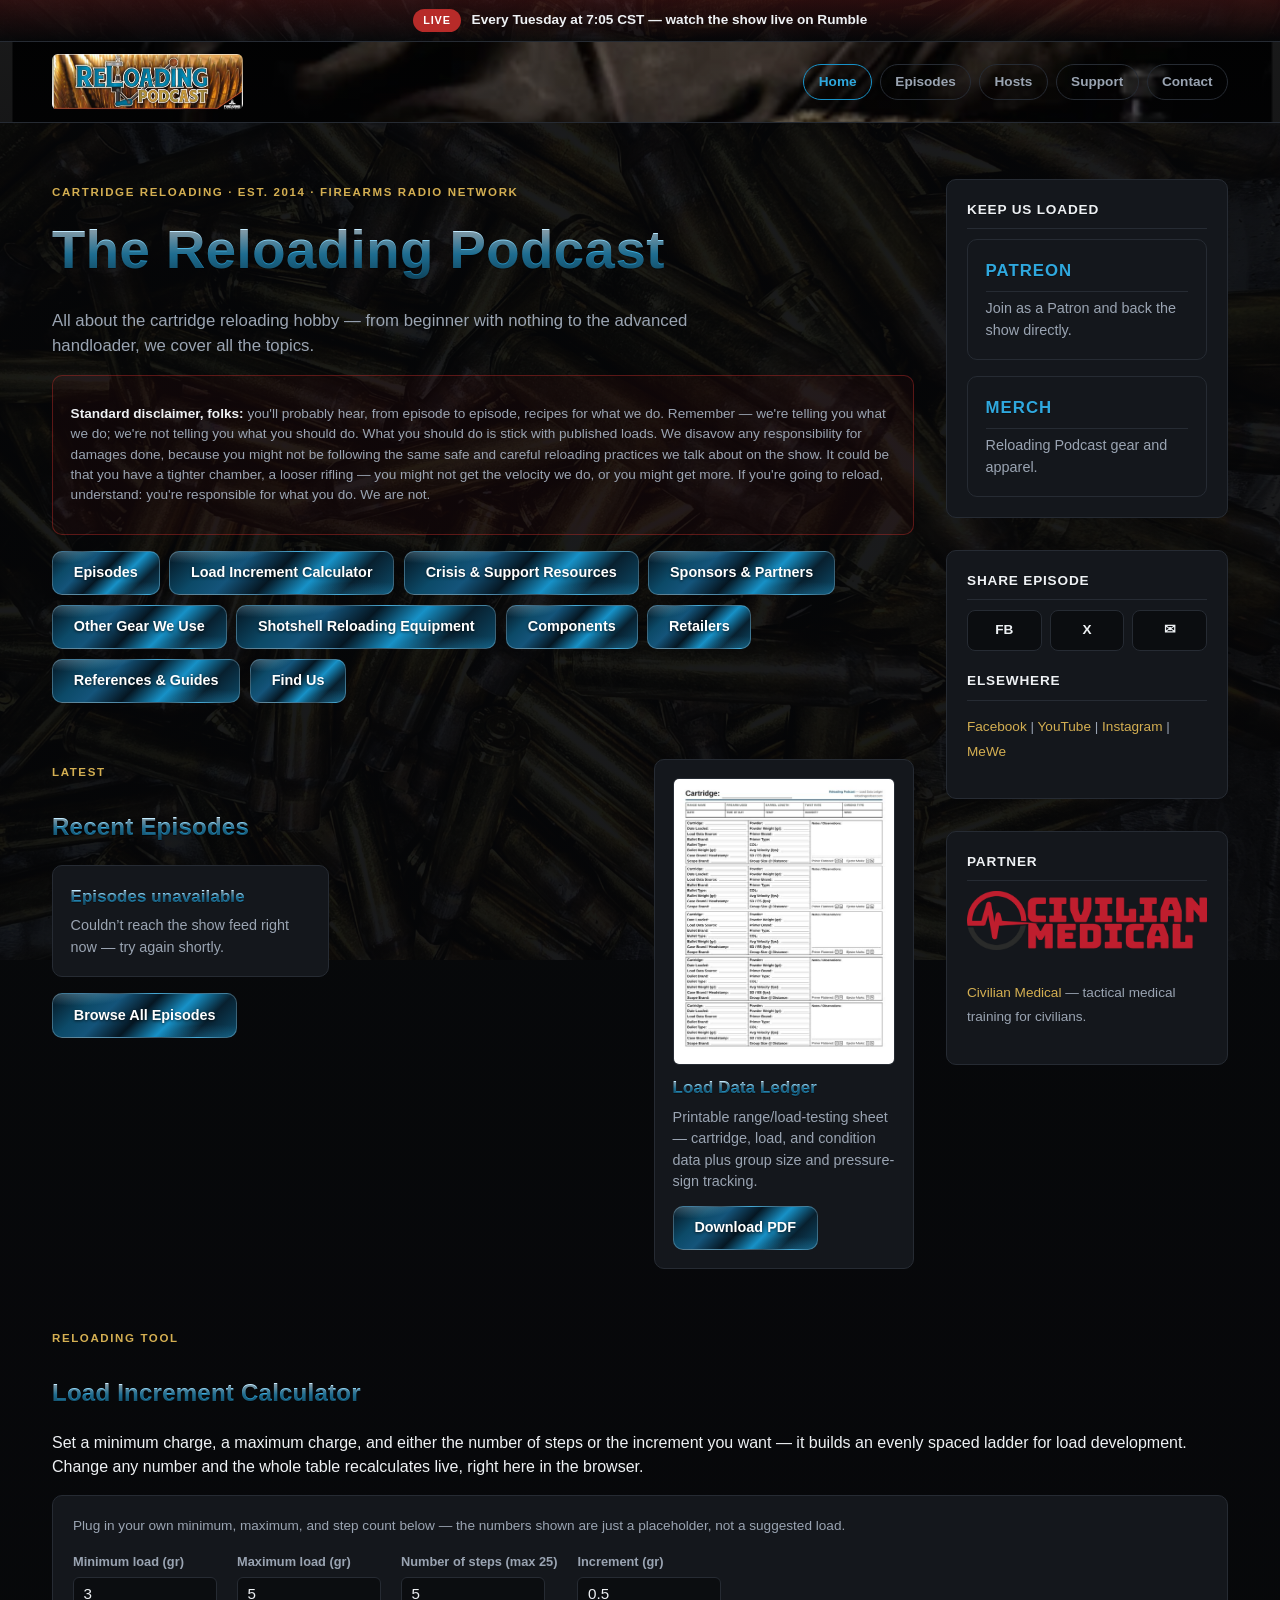
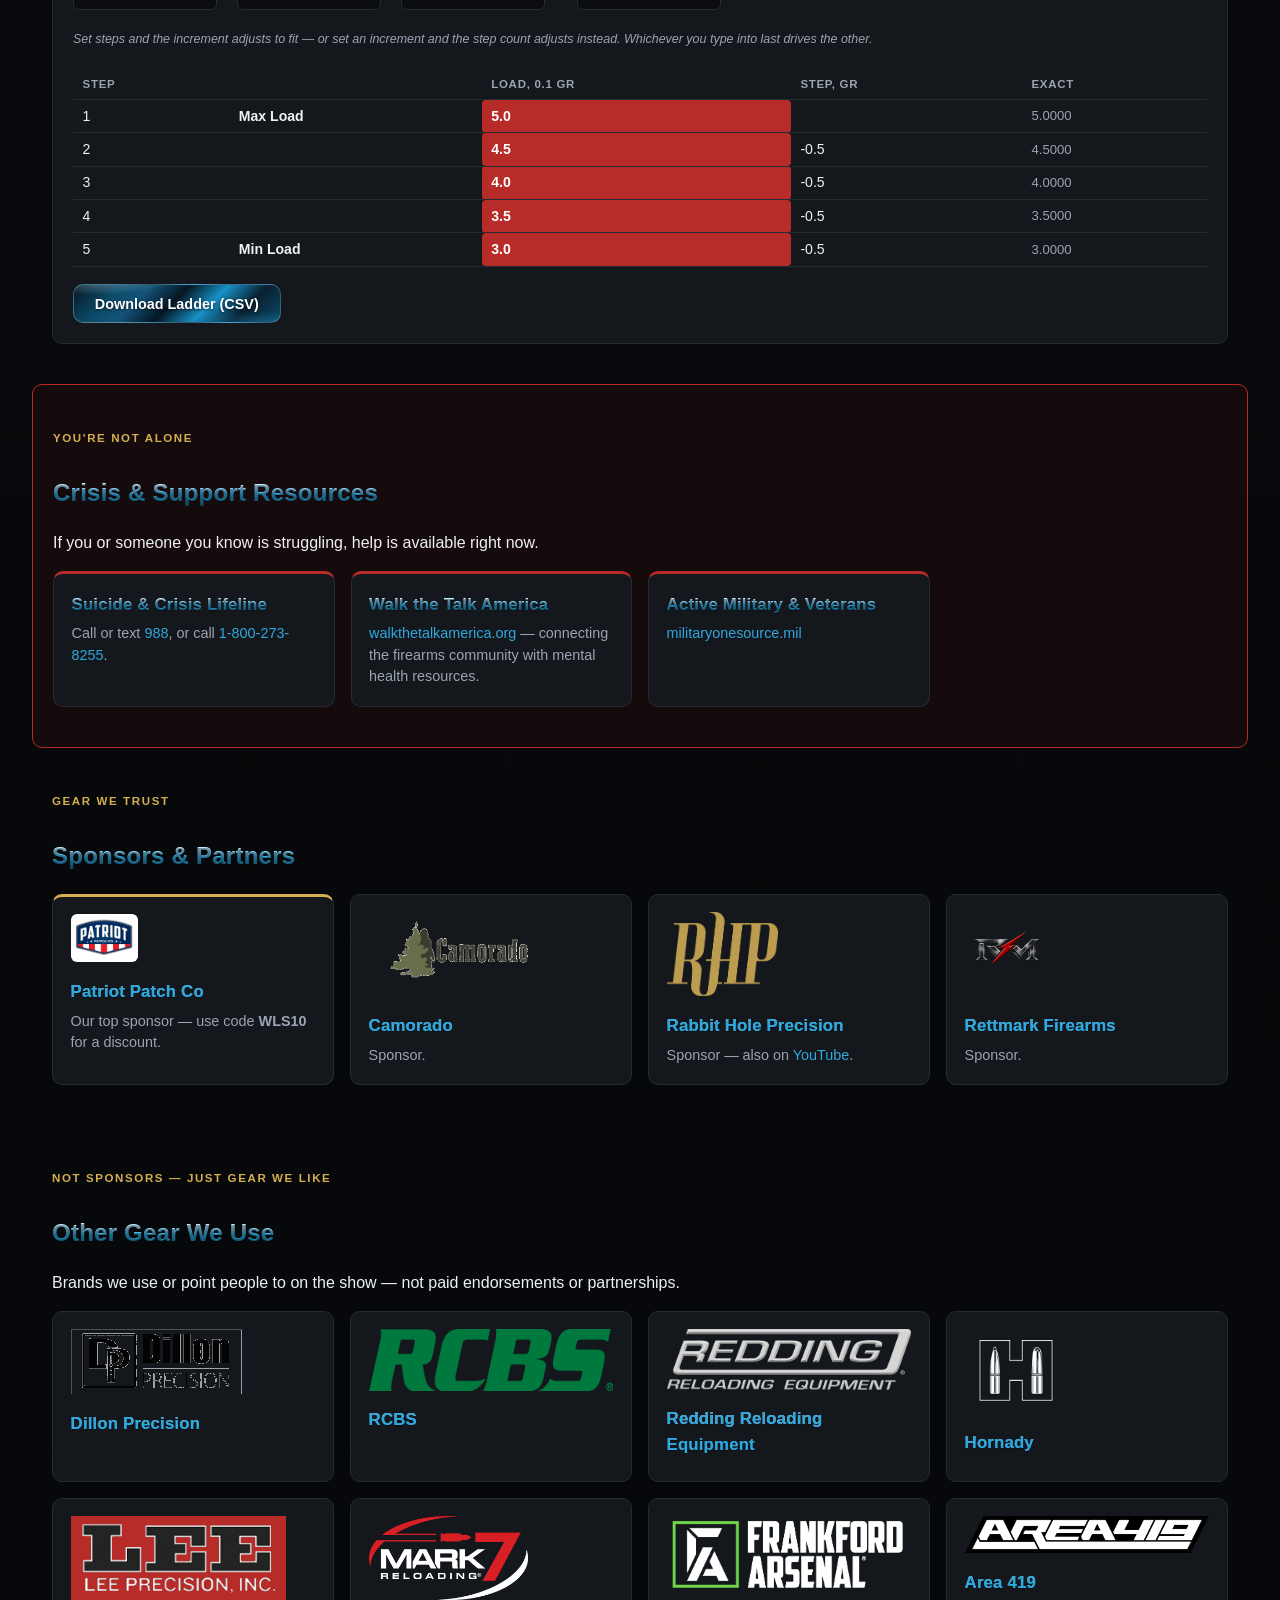
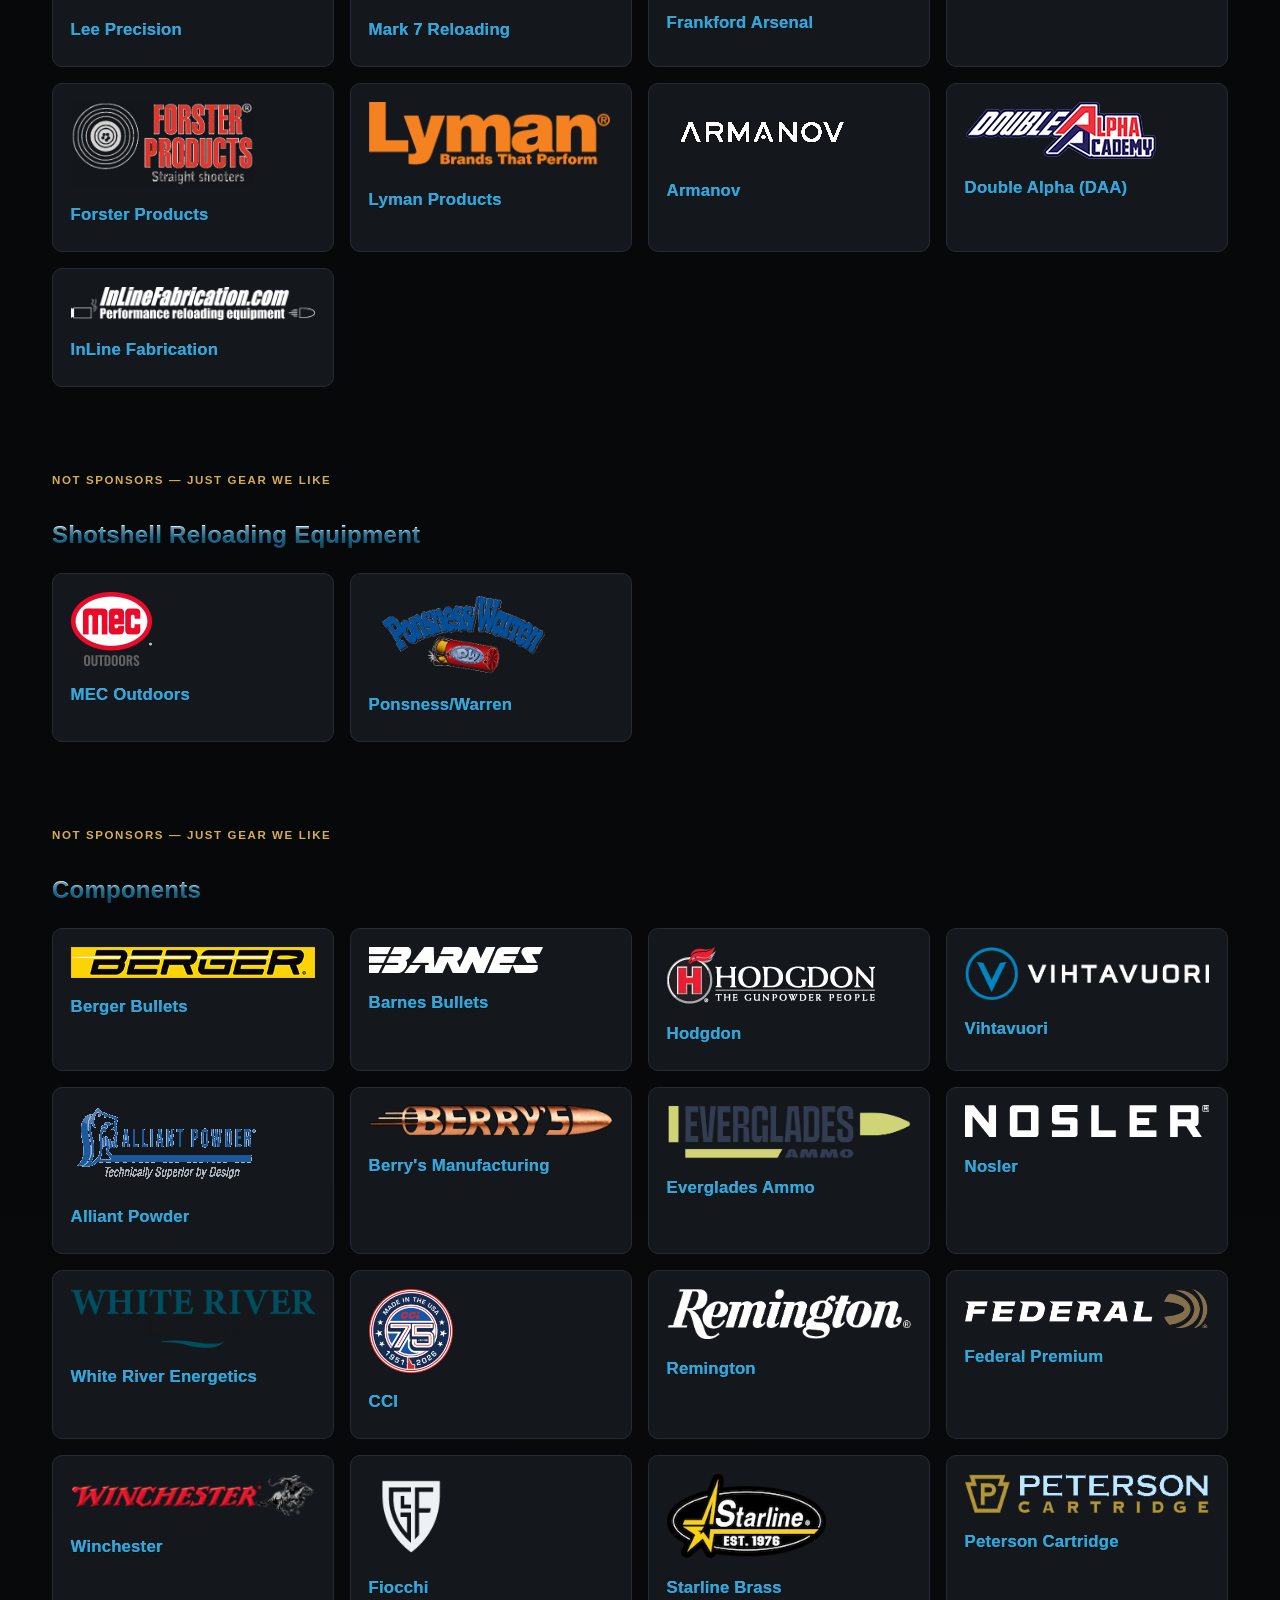
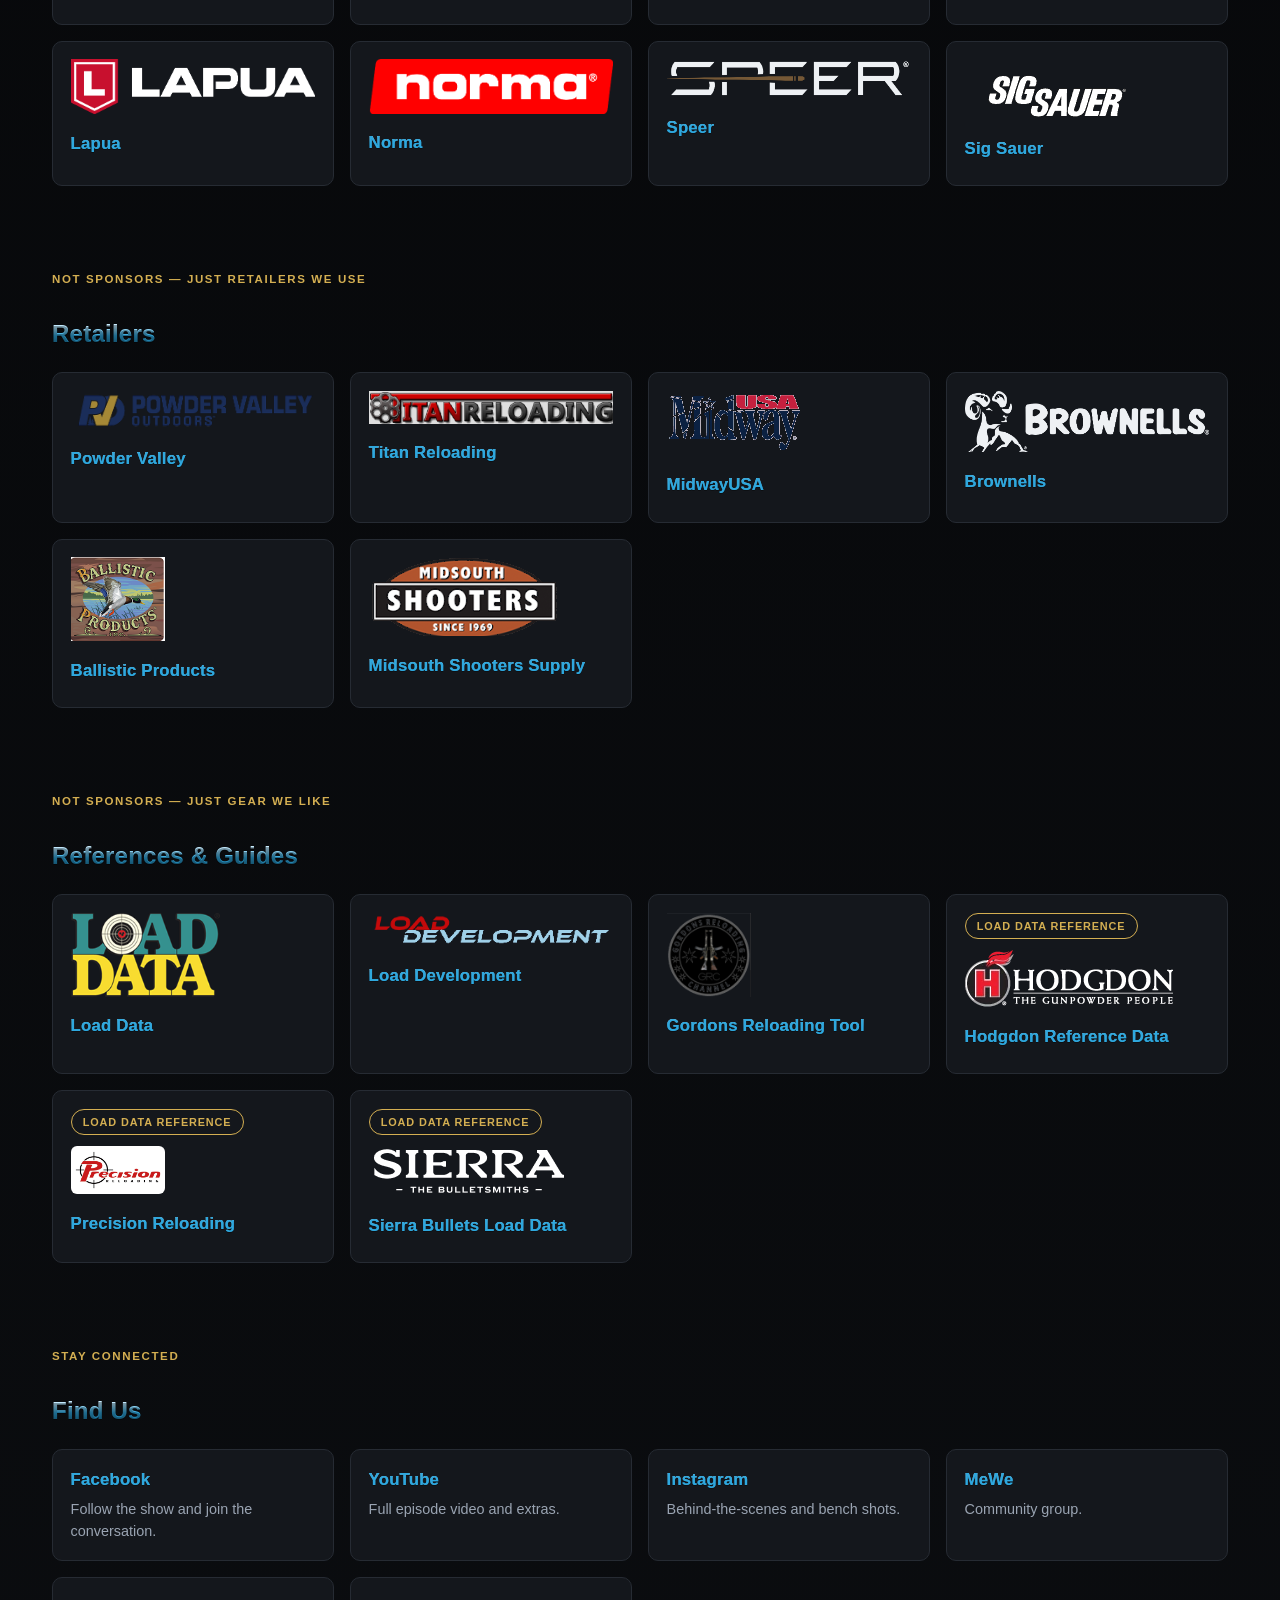
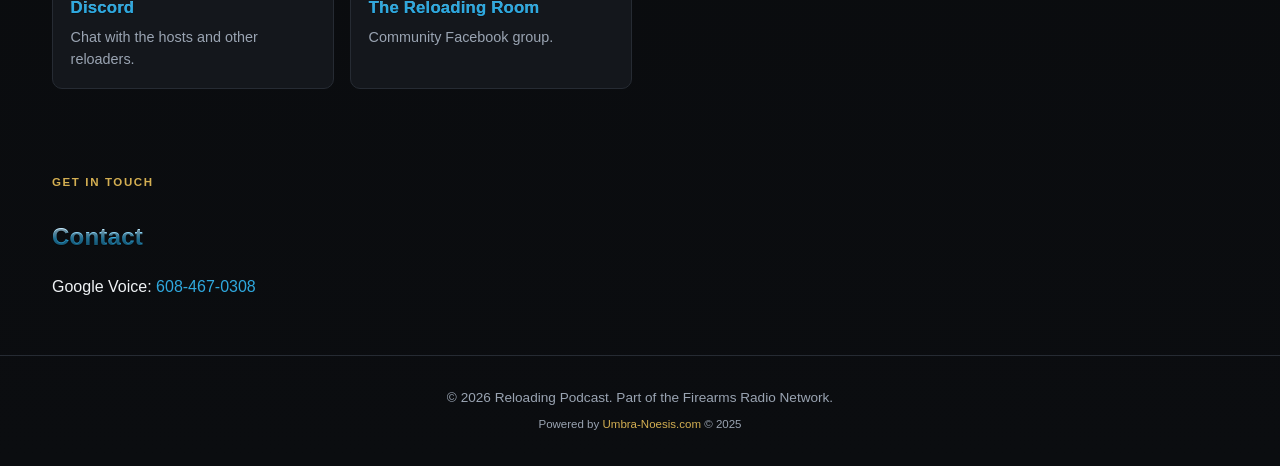
==== commit e5d4b50d: "Add Umbra-Noesis credit line to footer Co-Authored-By: Claude Sonnet 5 <noreply@anthropic.com> Claud" ====
--- a/index.html
+++ b/index.html
@@ -623,7 +623,8 @@
 </section>
 
 <footer class="site-footer">
-  &copy; 2026 Reloading Podcast. Part of the Firearms Radio Network.
+  <p>&copy; 2026 Reloading Podcast. Part of the Firearms Radio Network.</p>
+  <p class="footer-credit">Powered by <a href="https://umbra-noesis.com/" target="_blank" rel="noopener">Umbra-Noesis.com</a> &copy; 2025</p>
 </footer>
 
 </body>
--- a/assets/css/style.css
+++ b/assets/css/style.css
@@ -215,15 +215,17 @@
 /* Small floating visitor counter. Absolutely positioned so it's lifted
    completely out of the hero-with-sidebar flex flow -- it can't shift
    hero-content, sidebar-stack, or anything else's spacing. Anchored to
-   the gap just left of the sidebar, near the top of the hero. Hidden
-   below 1300px: below that, --content-width has already started
-   shrinking (see the clamp() above) and the hero title can grow wide
-   enough to run under it. */
+   the gap just left of the sidebar, top offset lined up with the "Keep
+   Us Loaded" heading text (the sidebar's own padding pushes that text
+   down from the sidebar's outer edge, so the counter needs the same
+   nudge to read as level with it). Hidden below 1300px: below that,
+   --content-width has already started shrinking (see the clamp() above)
+   and the hero title can grow wide enough to run under it. */
 .visitor-counter {
   display: none;
   position: absolute;
-  top: 0;
-  right: calc(280px + 2rem);
+  top: 4.15rem;
+  right: calc(280px + 2rem + 0.5rem);
   width: 150px;
   flex-direction: column;
   gap: 0.15rem;
@@ -577,3 +579,11 @@
   color: var(--text-dim);
   font-size: 0.85rem;
 }
+footer.site-footer p { margin: 0; }
+footer.site-footer p + p { margin-top: 0.5rem; }
+
+.footer-credit {
+  font-size: 0.72rem;
+}
+.footer-credit a { color: var(--gold); }
+.footer-credit a:hover { color: var(--blue-chrome-2); }
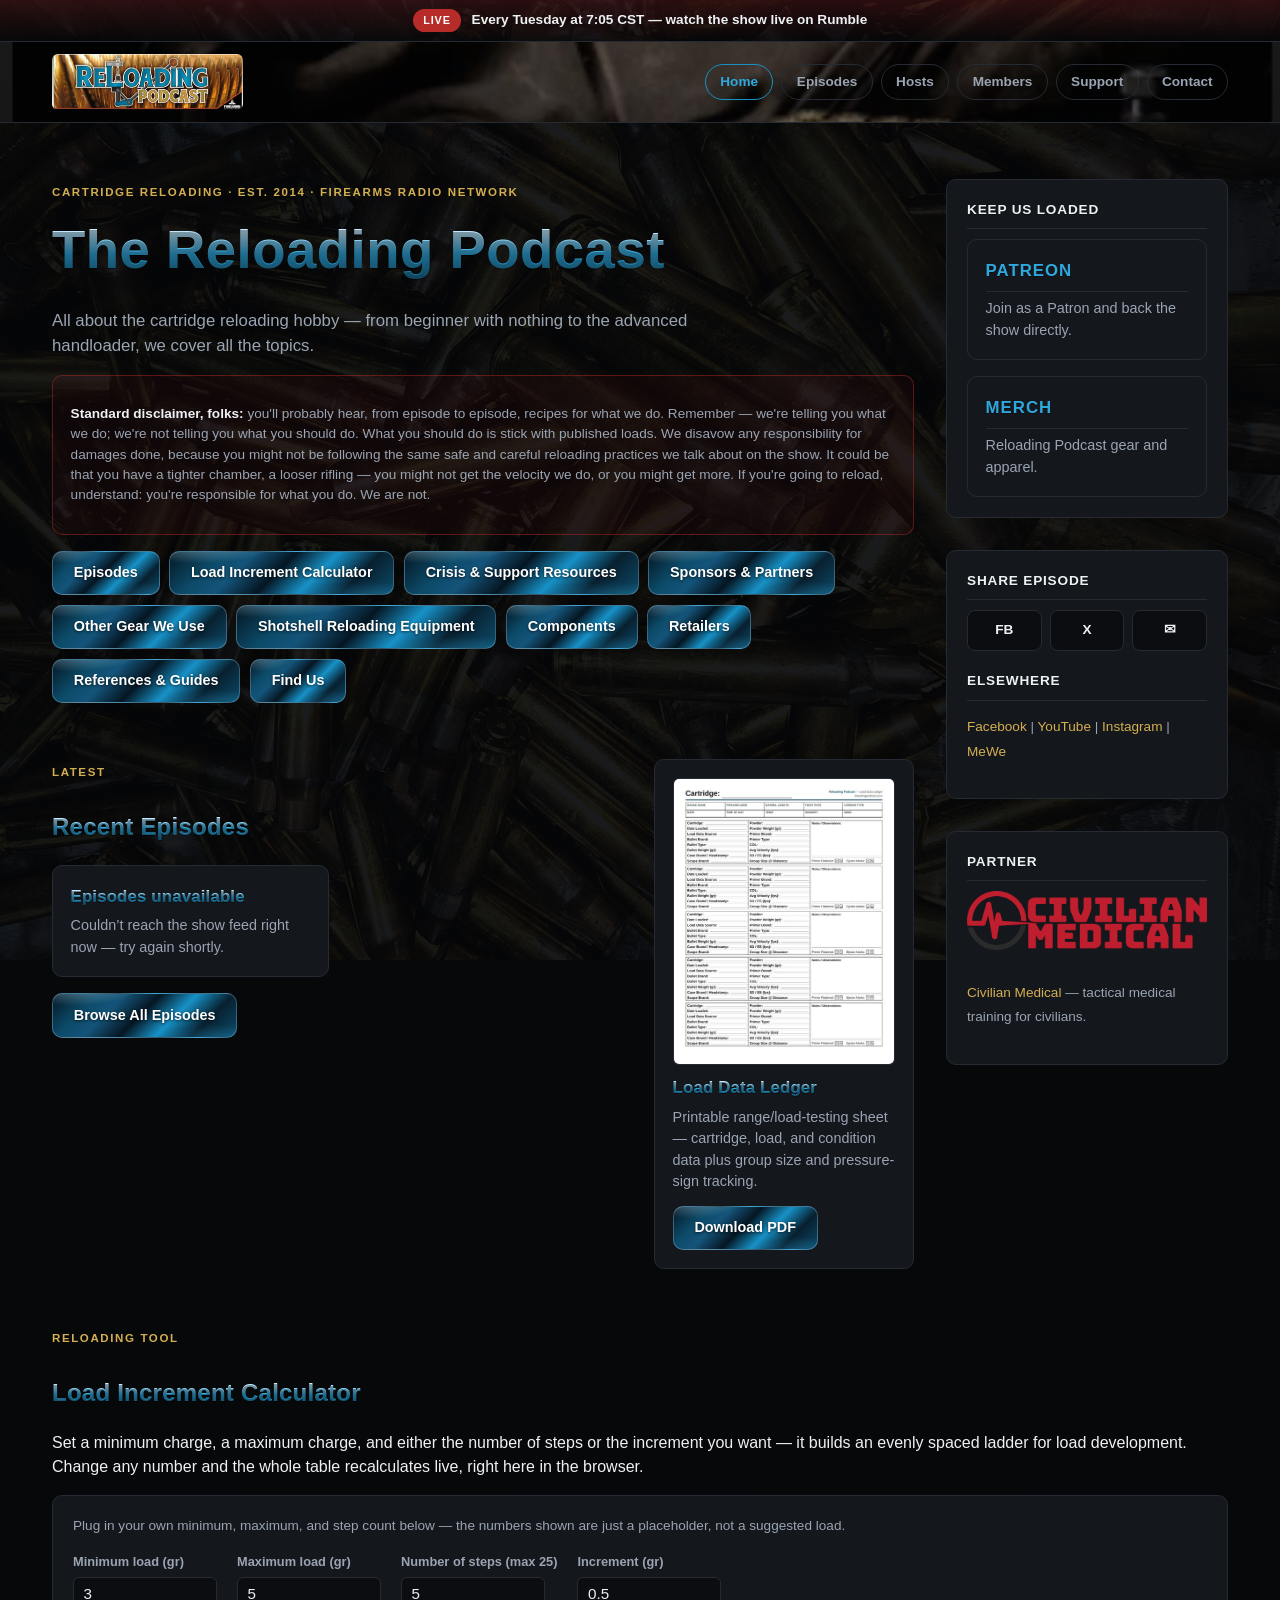
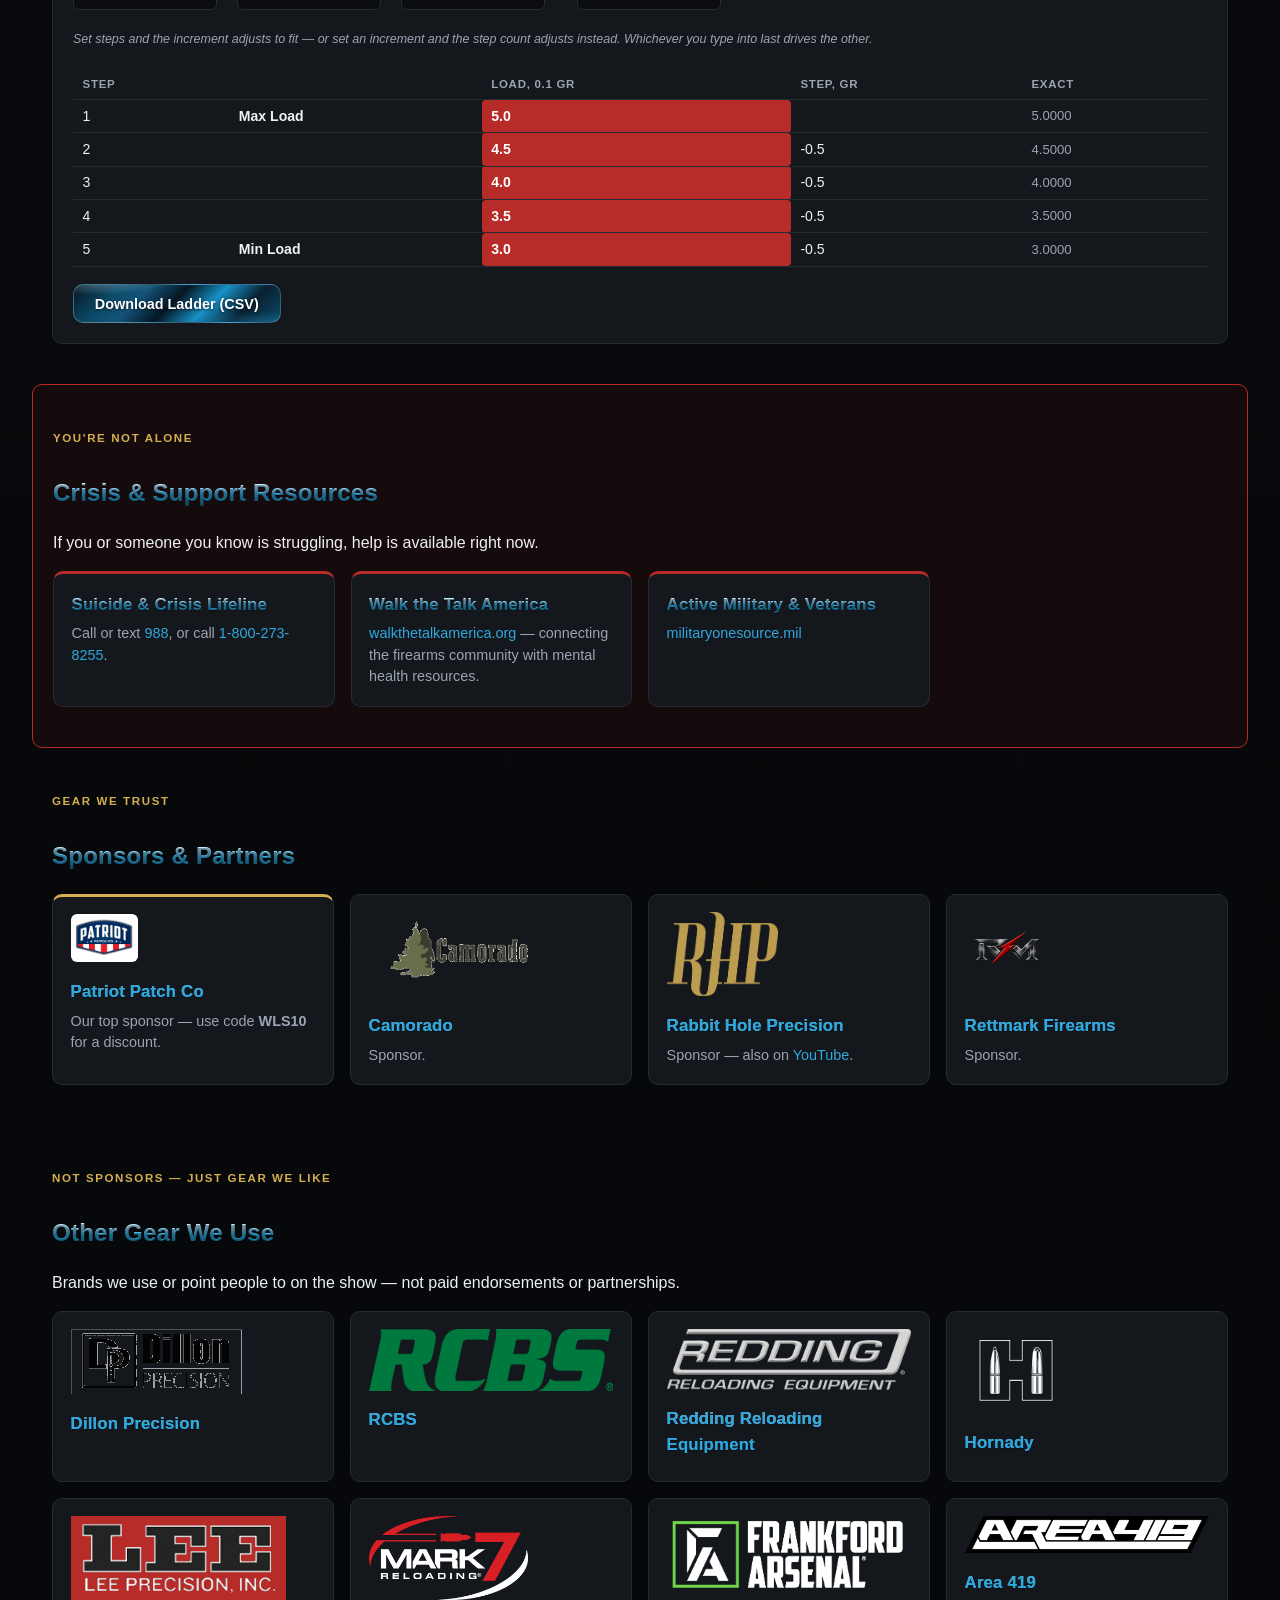
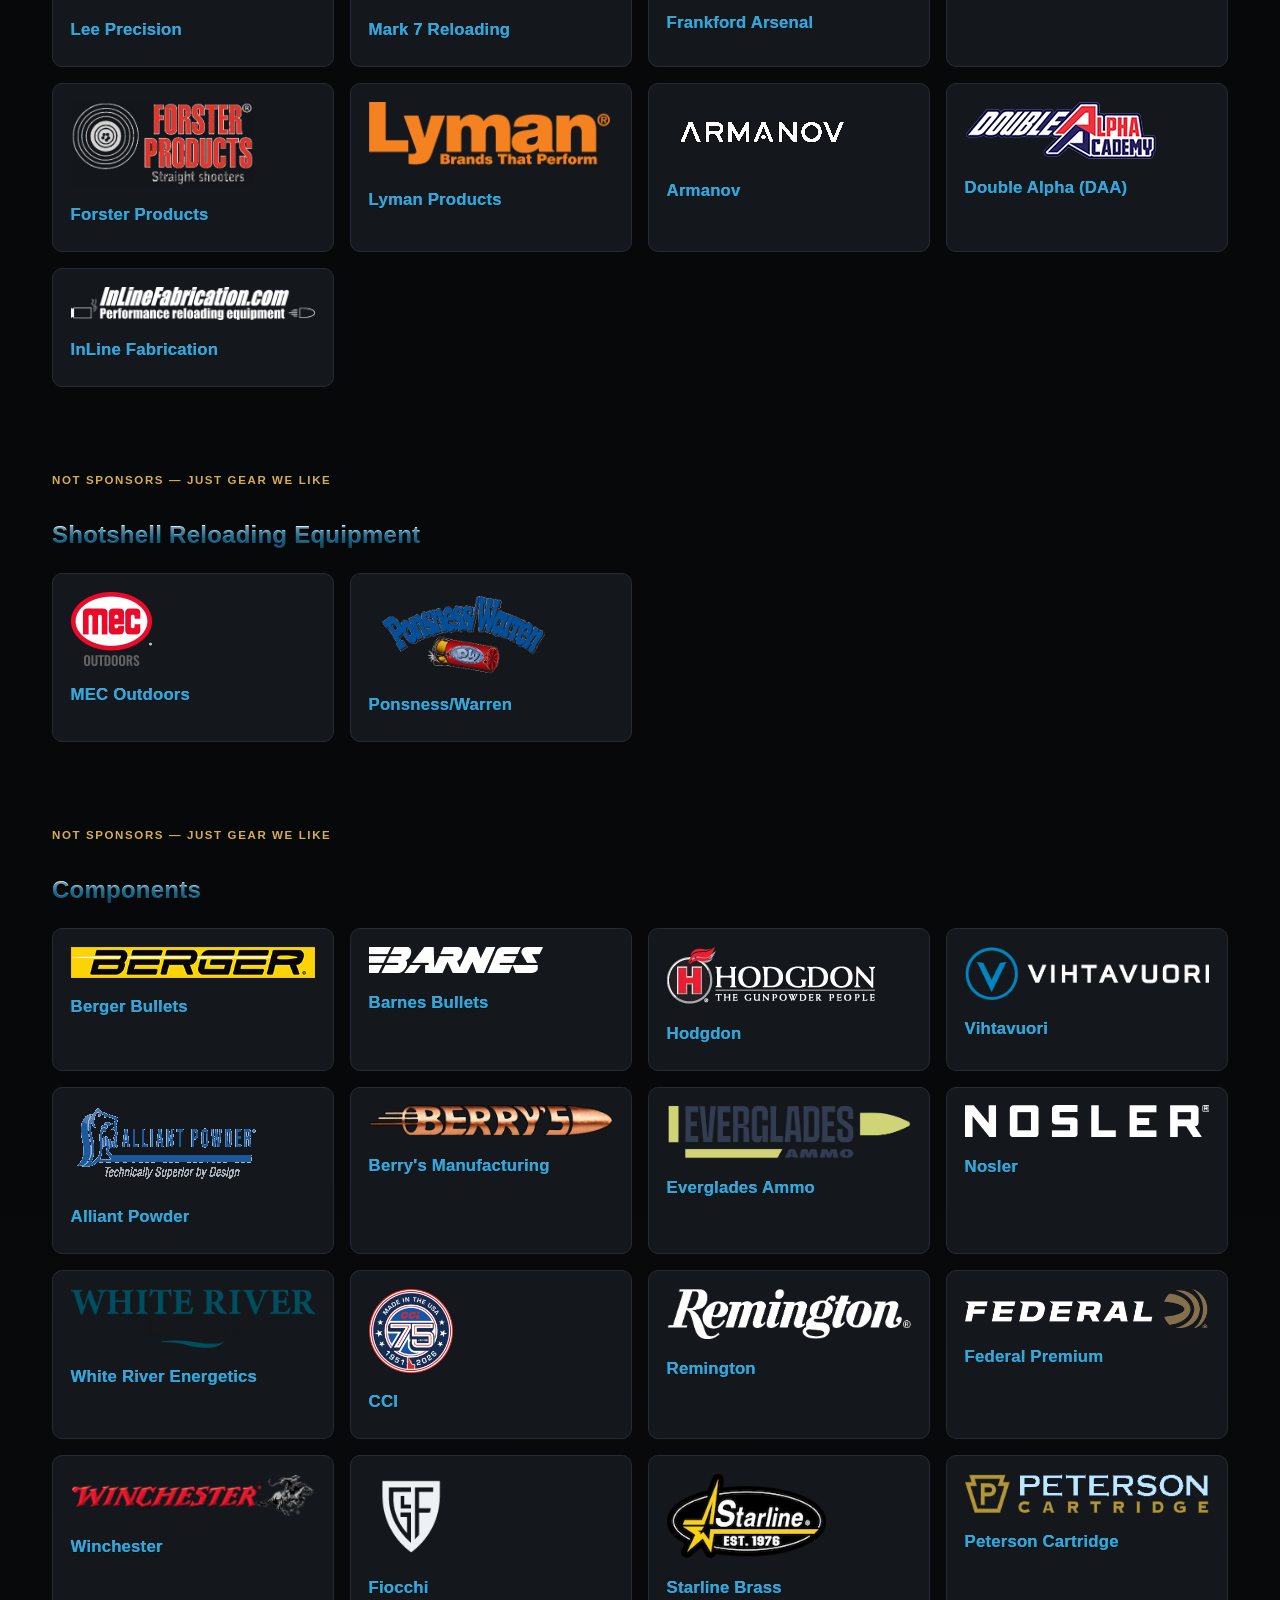
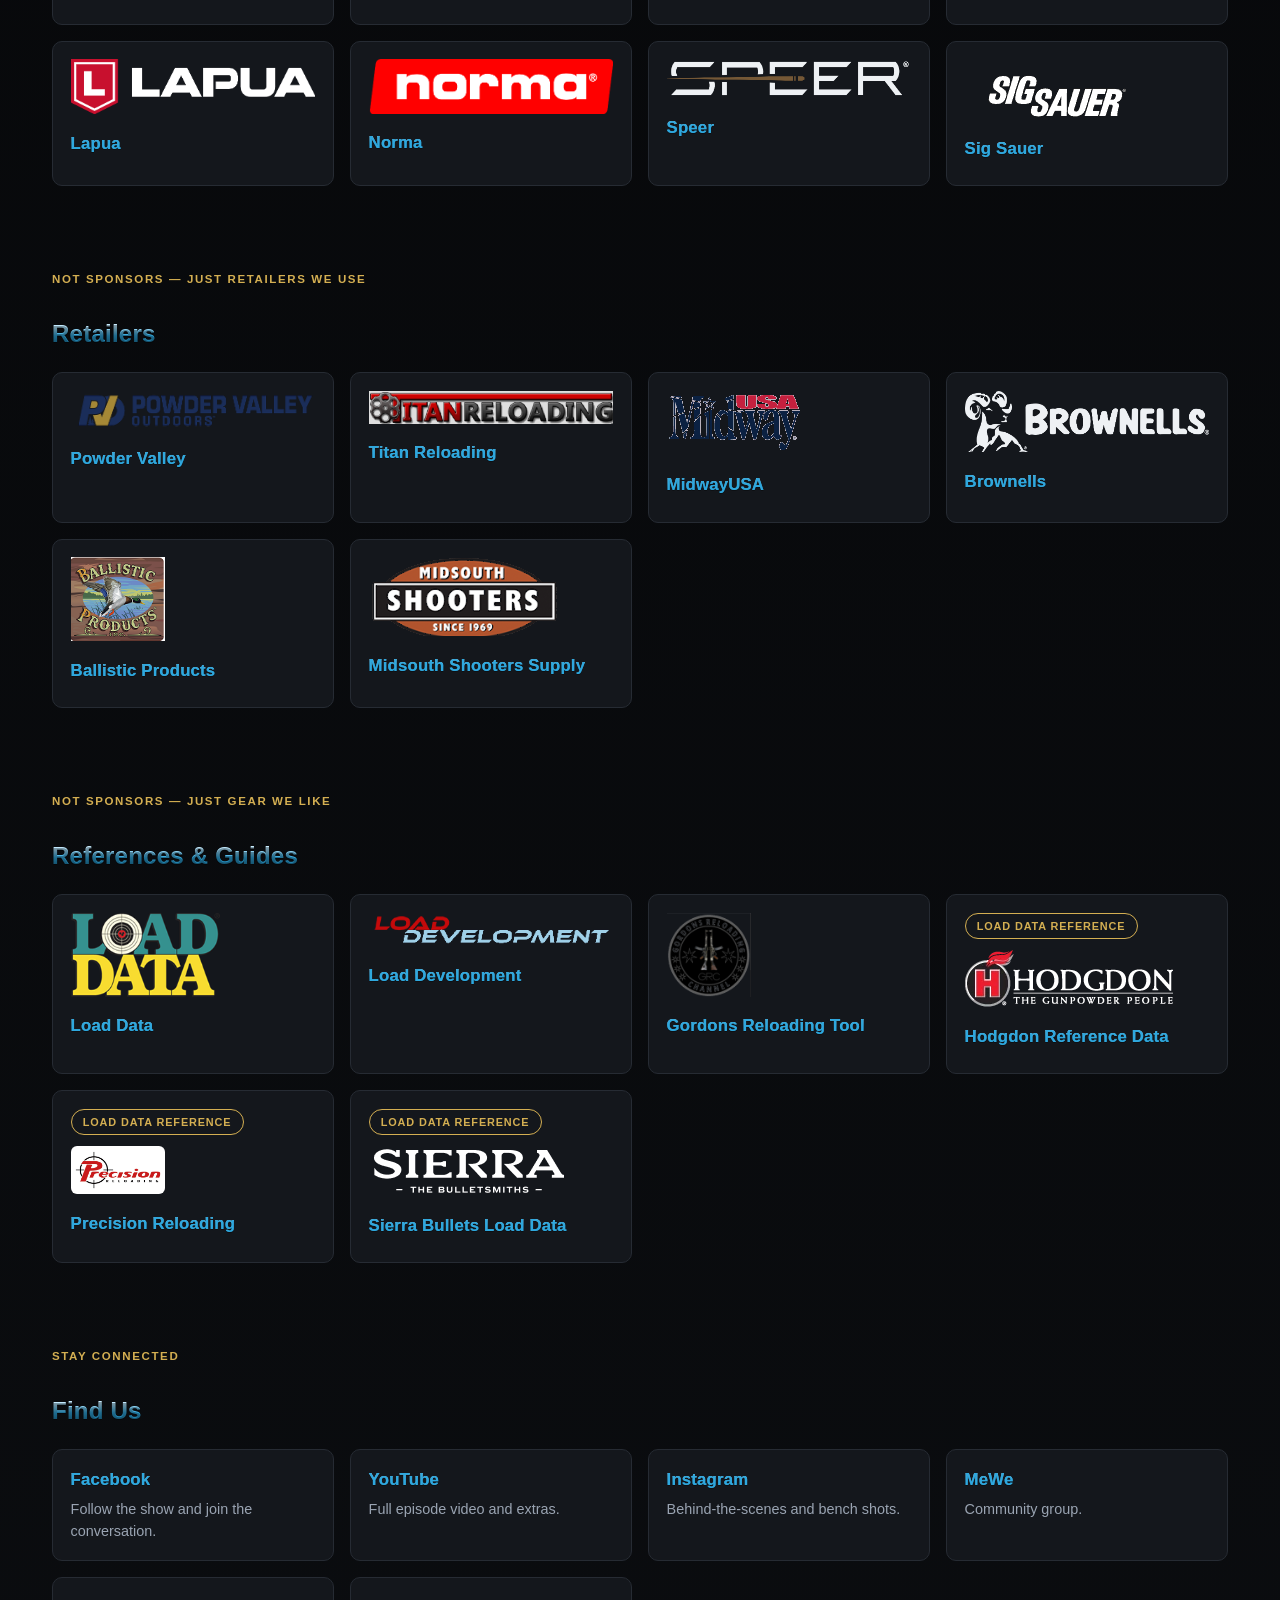
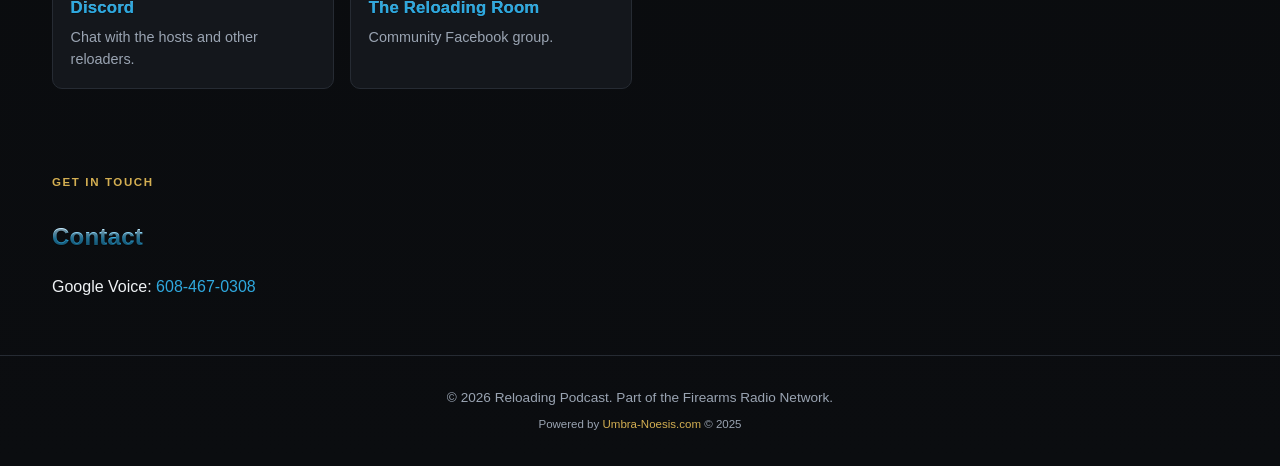
==== commit 8d66ad68: "Add Members page with Umbra-Noesis Ballistics Calculator link - New members.html: password-protected" ====
--- a/index.html
+++ b/index.html
@@ -22,6 +22,7 @@
       <a href="index.html" class="active">Home</a>
       <a href="episodes.html">Episodes</a>
       <a href="hosts.html">Hosts</a>
+      <a href="members.html">Members</a>
       <a href="#support">Support</a>
       <a href="#contact">Contact</a>
     </nav>
@@ -128,7 +129,7 @@
 <script>
 (function () {
   var grid = document.getElementById('recent-episodes');
-  fetch('/api/episodes?limit=3')
+  fetch('/api/episodes?limit=4')
     .then(function (r) { return r.json(); })
     .then(function (data) {
       var eps = (data.episodes || []);
--- a/assets/css/style.css
+++ b/assets/css/style.css
@@ -366,6 +366,10 @@
 .card h3 { font-size: 1.05rem; margin: 0 0 0.4rem; }
 .card p { color: var(--text-dim); font-size: 0.9rem; margin: 0; }
 
+.episode-card p + p { margin-top: 0.5rem; }
+.episode-watch a { color: var(--gold); font-weight: 600; }
+.episode-watch a:hover { color: var(--blue-chrome-2); }
+
 .tool-card { position: relative; }
 .tool-card-preview {
   width: 100%;
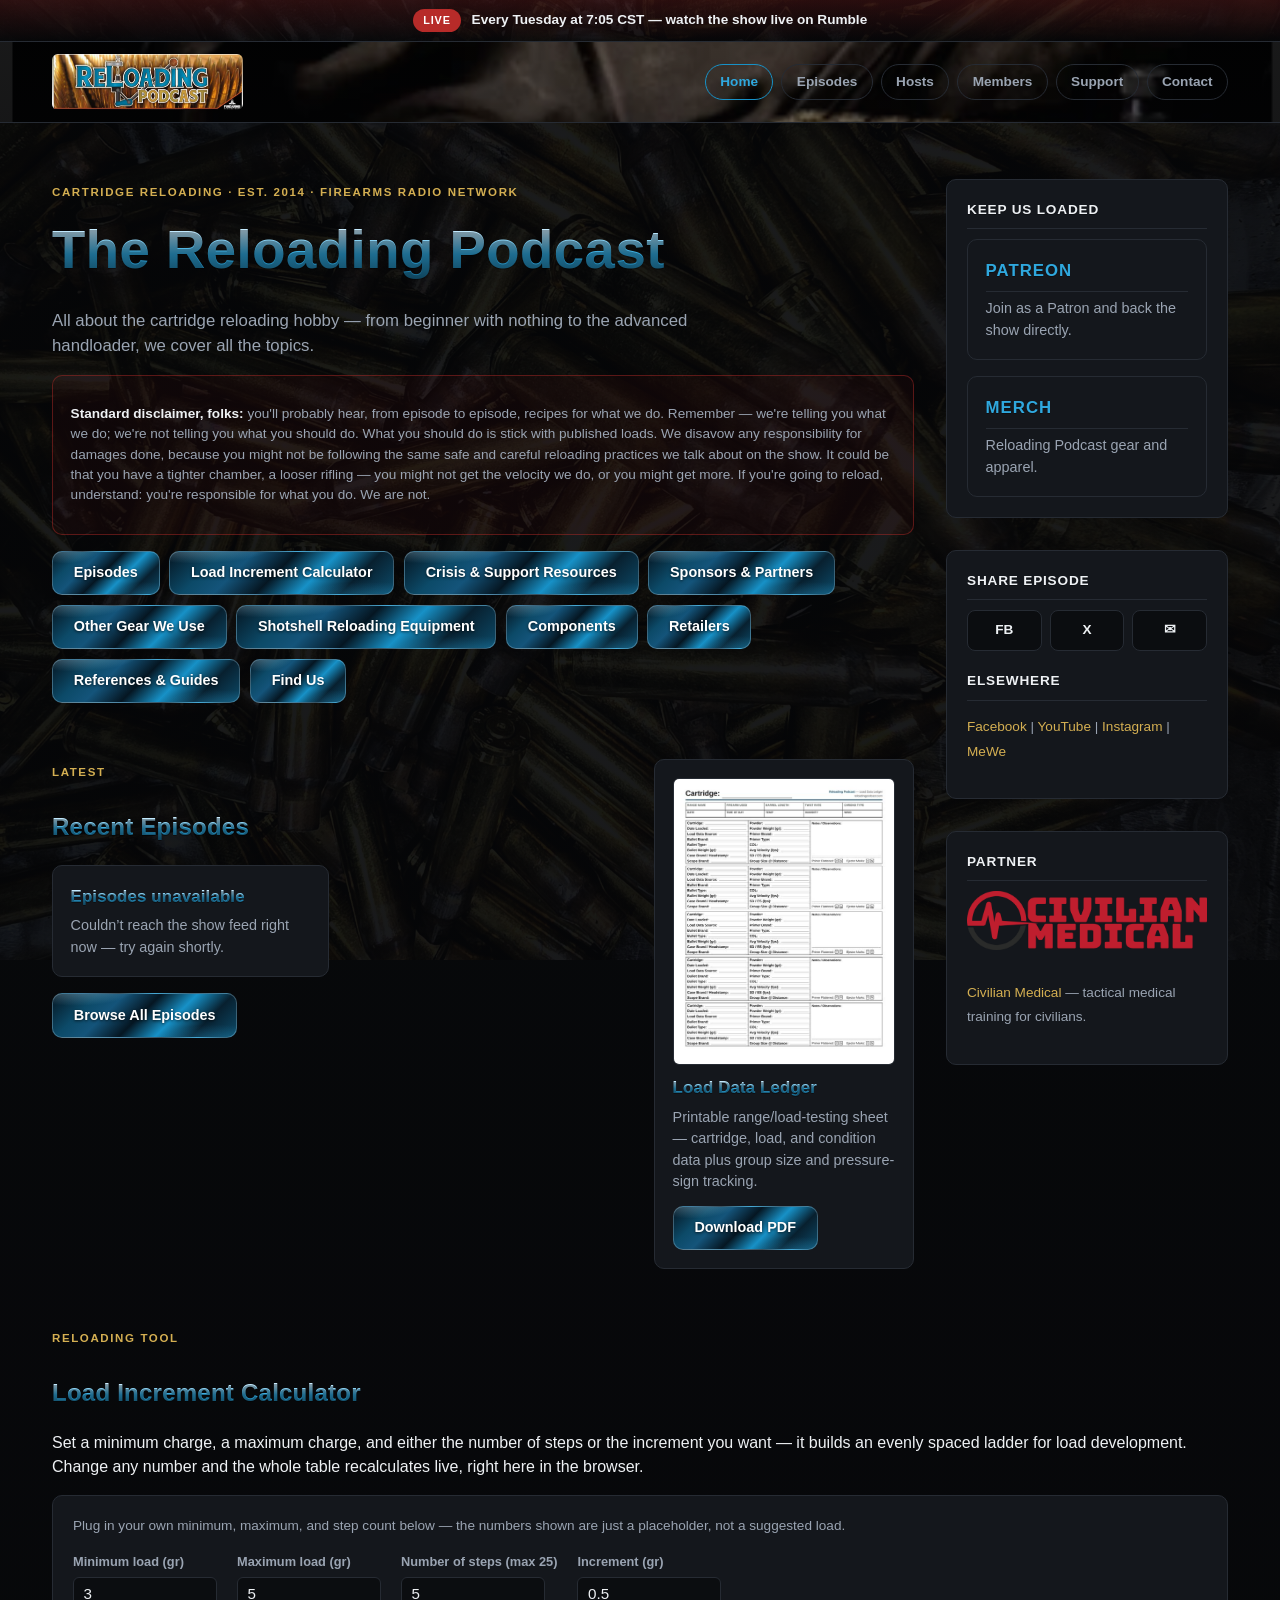
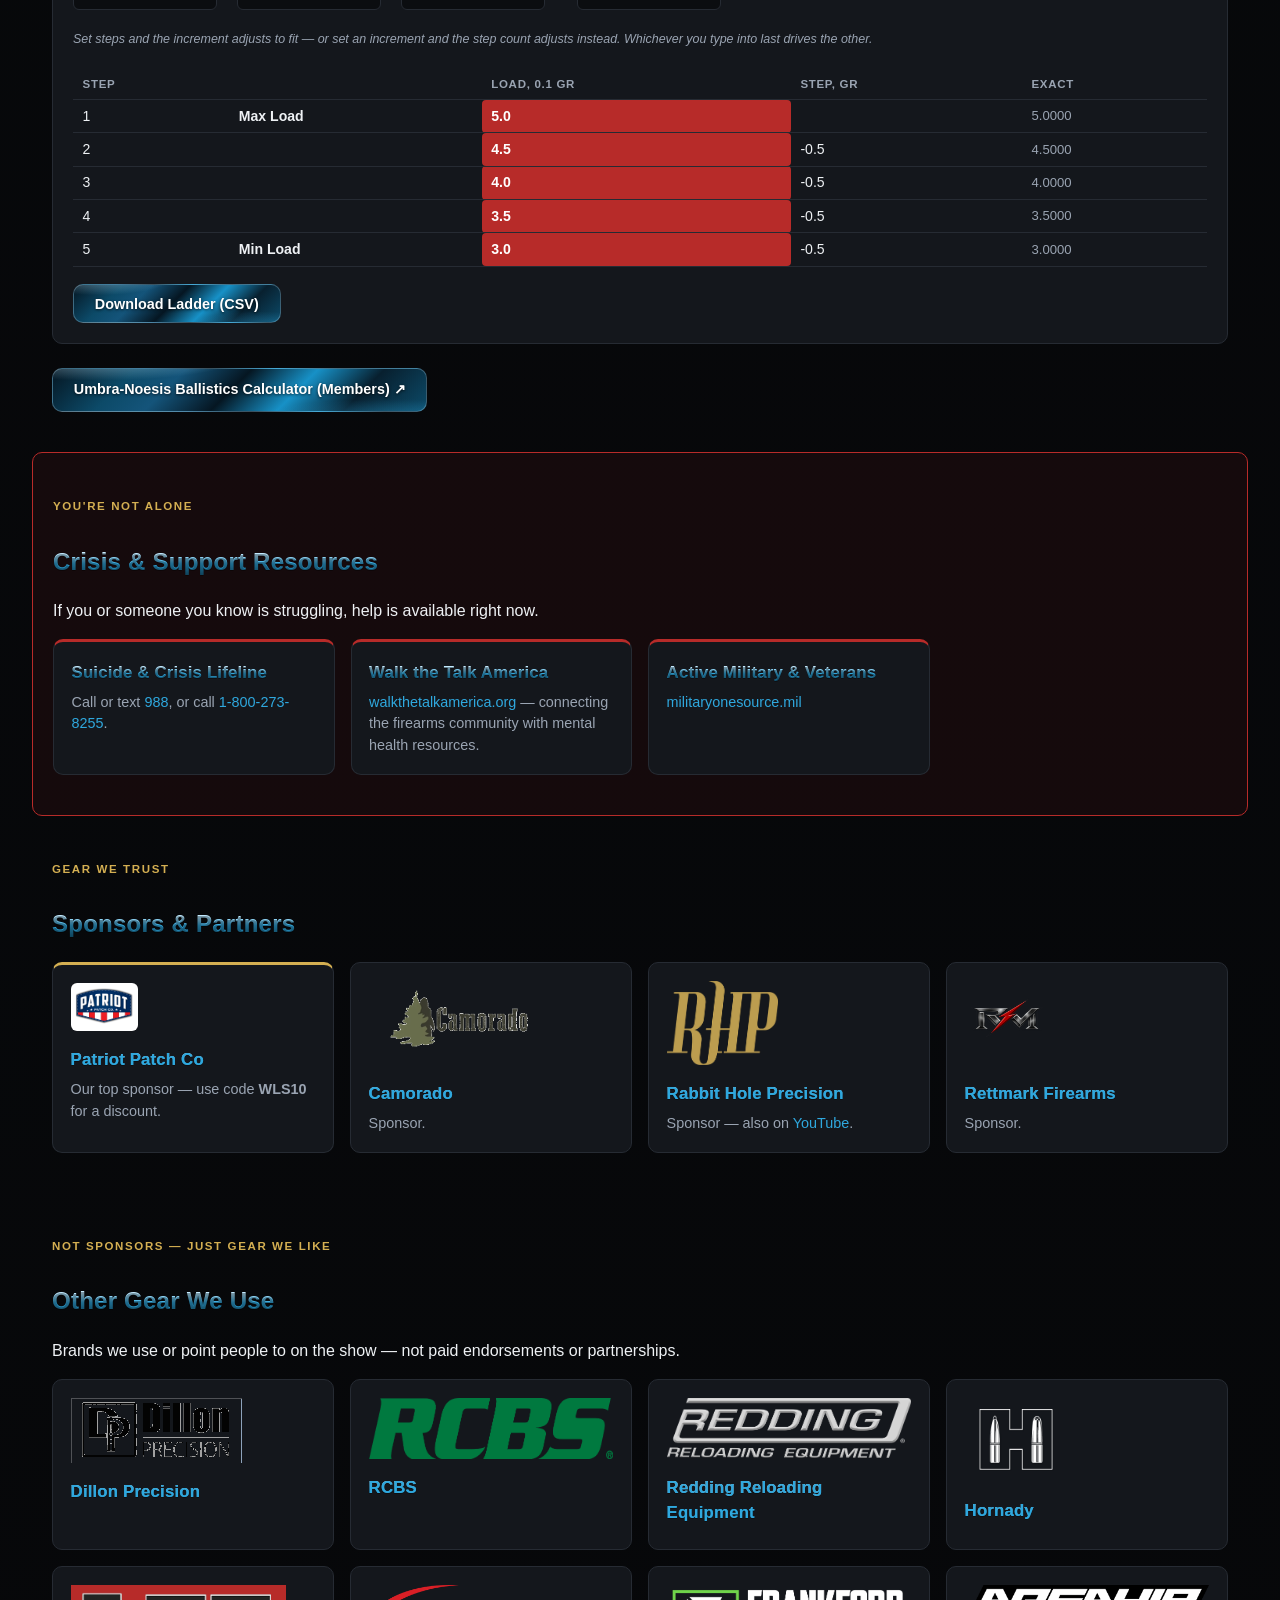
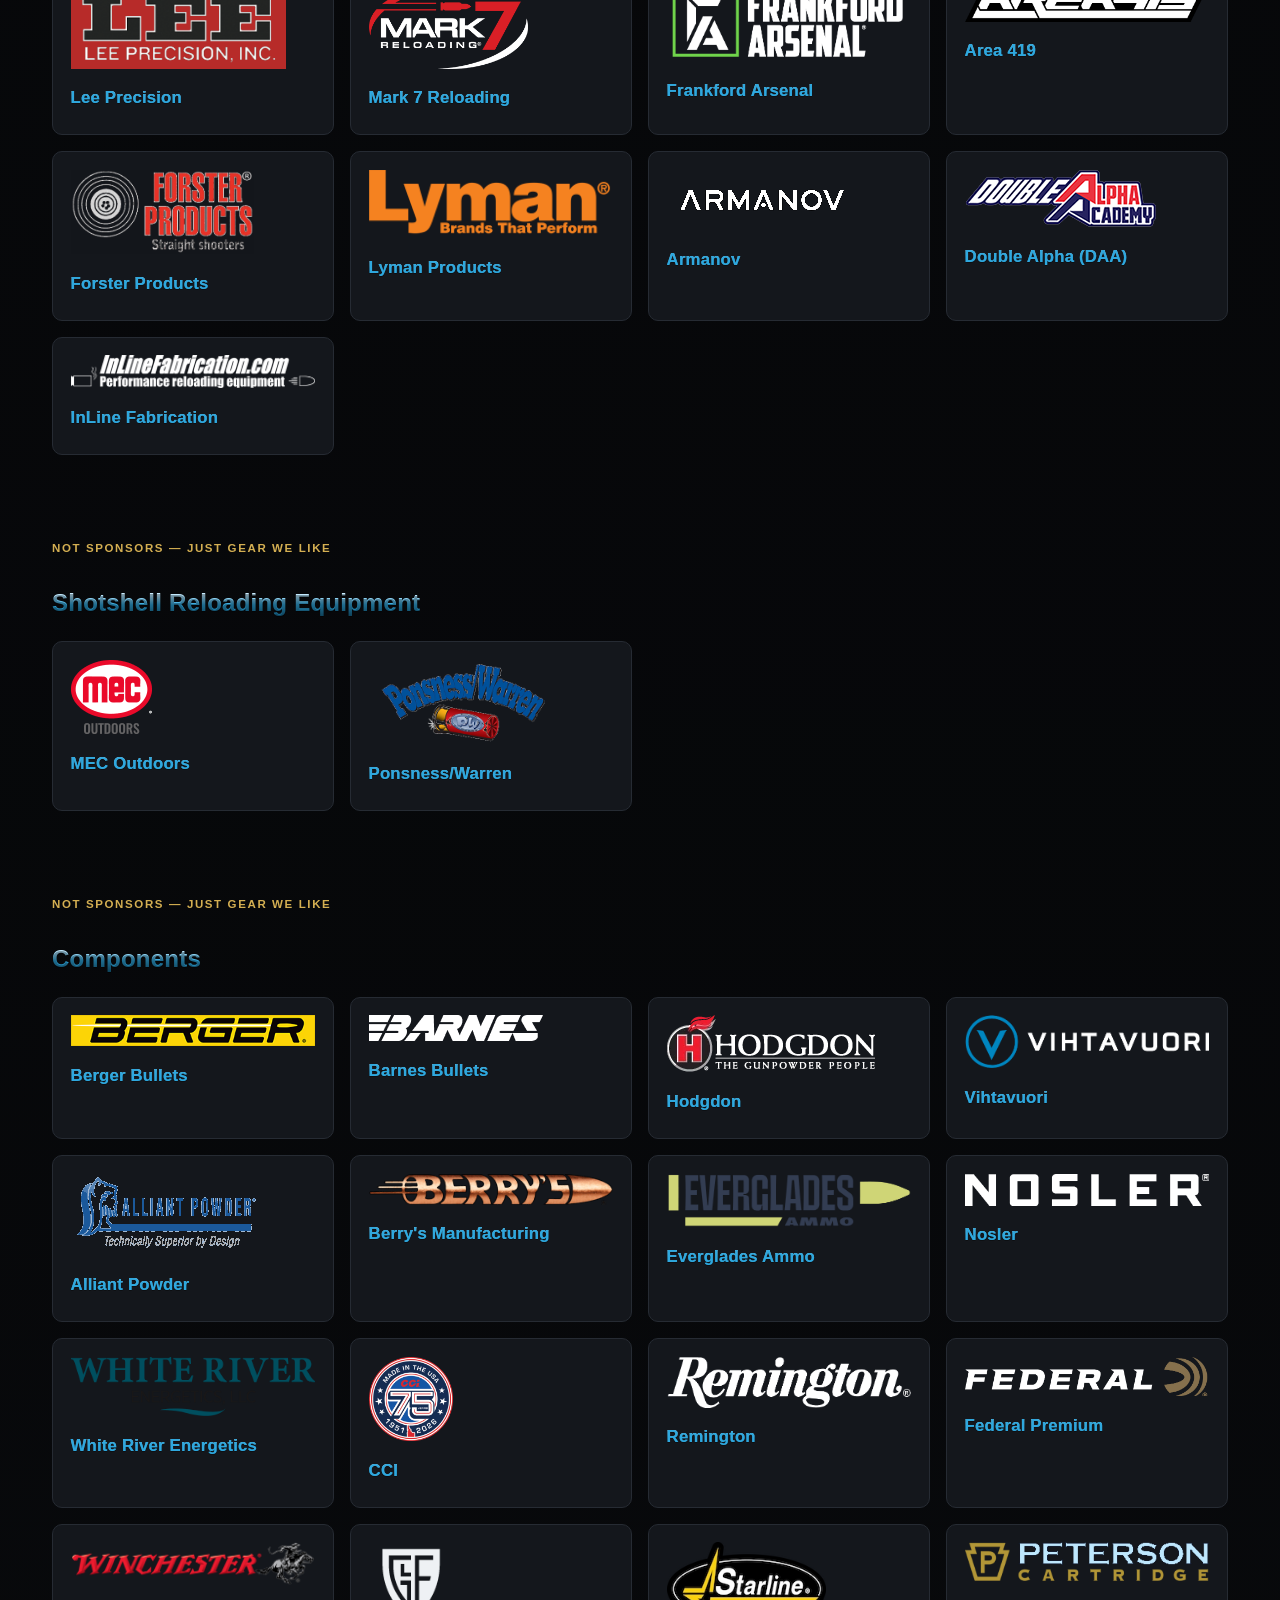
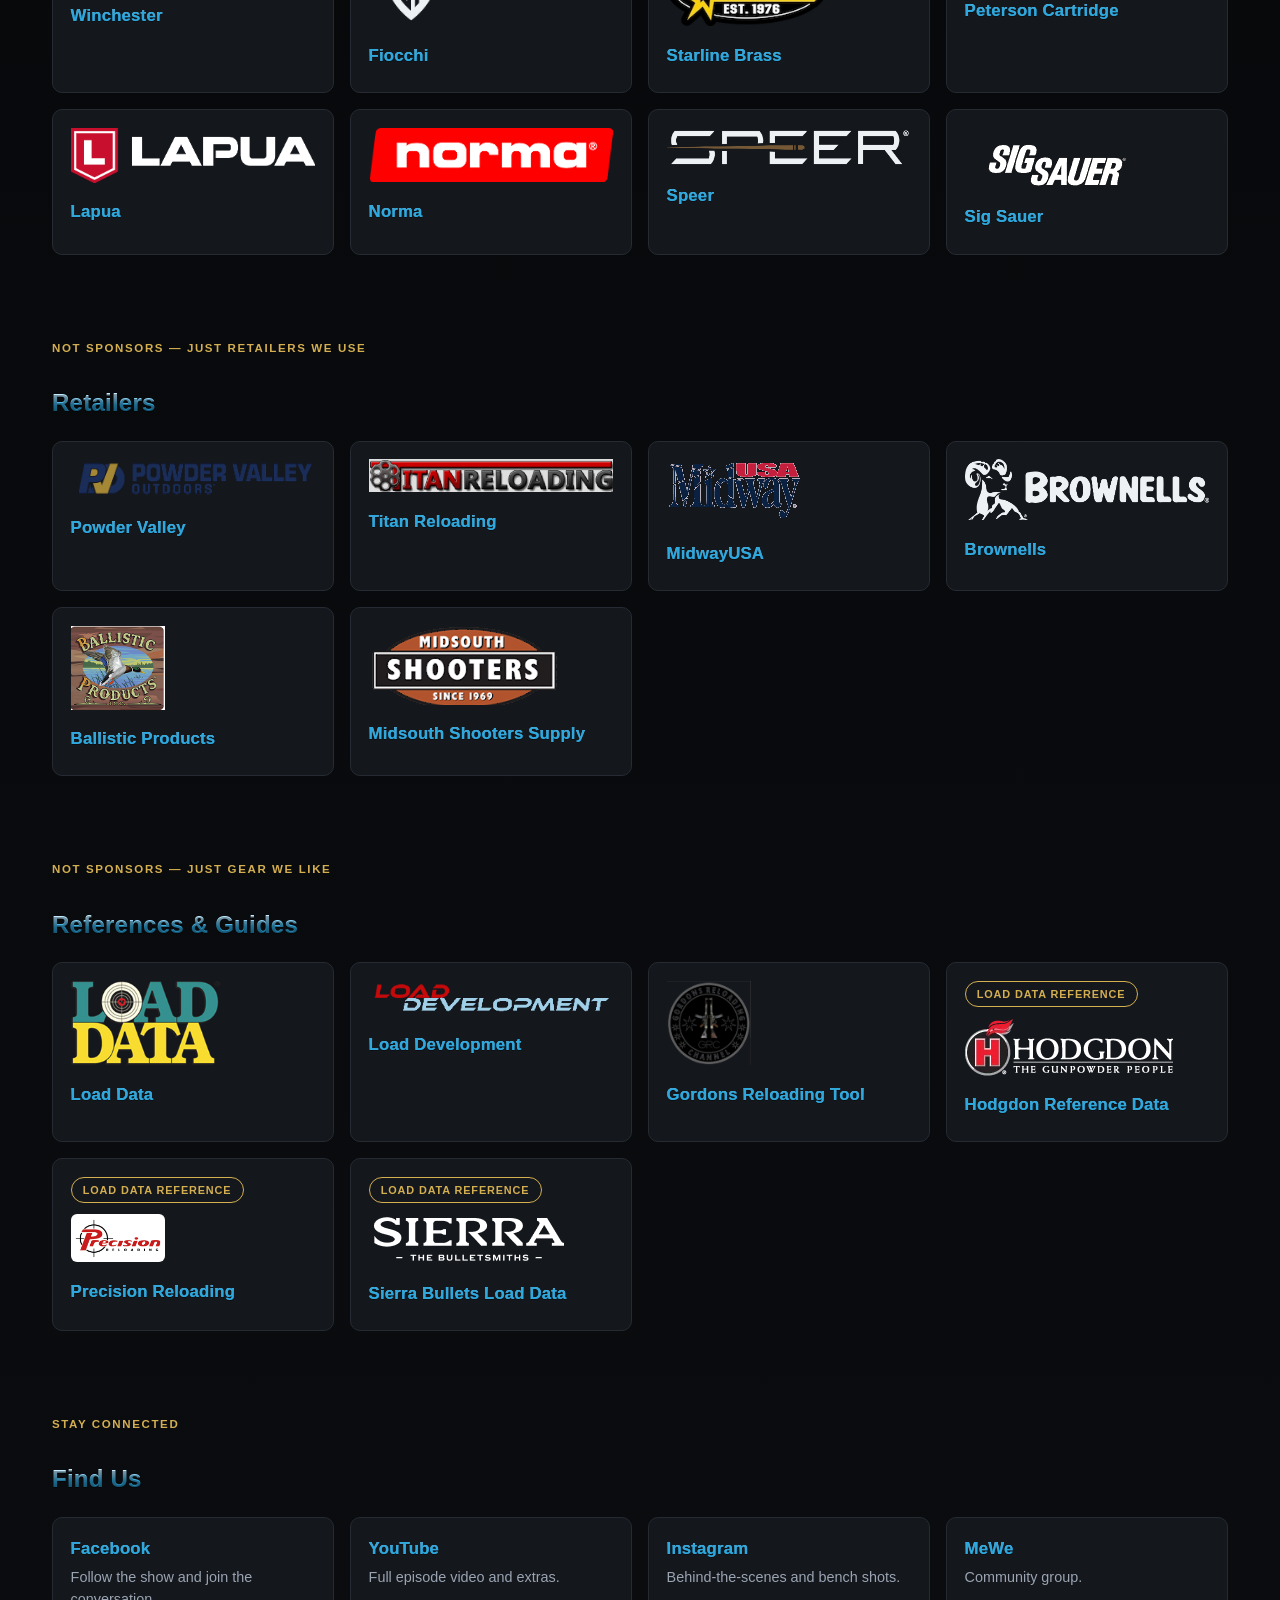
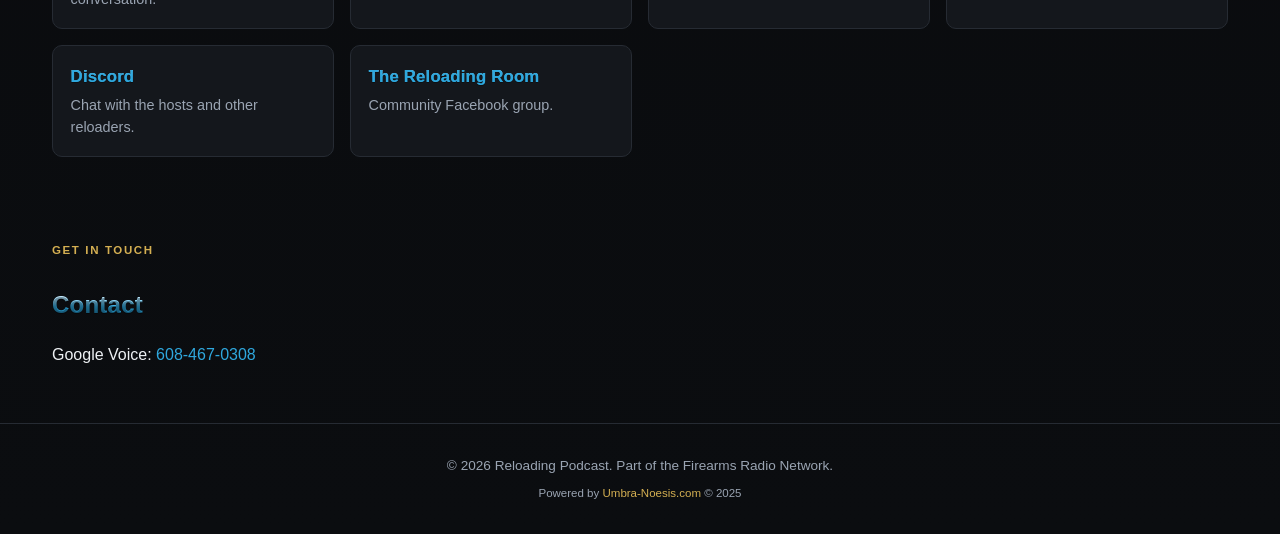
==== commit e3aeafee: "Add Umbra-Noesis Ballistics Calculator button under load dev section Co-Authored-By: Claude Sonnet 4" ====
--- a/index.html
+++ b/index.html
@@ -200,6 +200,10 @@
 
     <button type="button" id="calc-download" class="btn btn-primary">Download Ladder (CSV)</button>
   </div>
+
+  <div style="margin-top: 1.5rem;">
+    <a href="members.html" class="btn btn-primary">Umbra-Noesis Ballistics Calculator (Members) &#8599;</a>
+  </div>
 </section>
 
 <script>
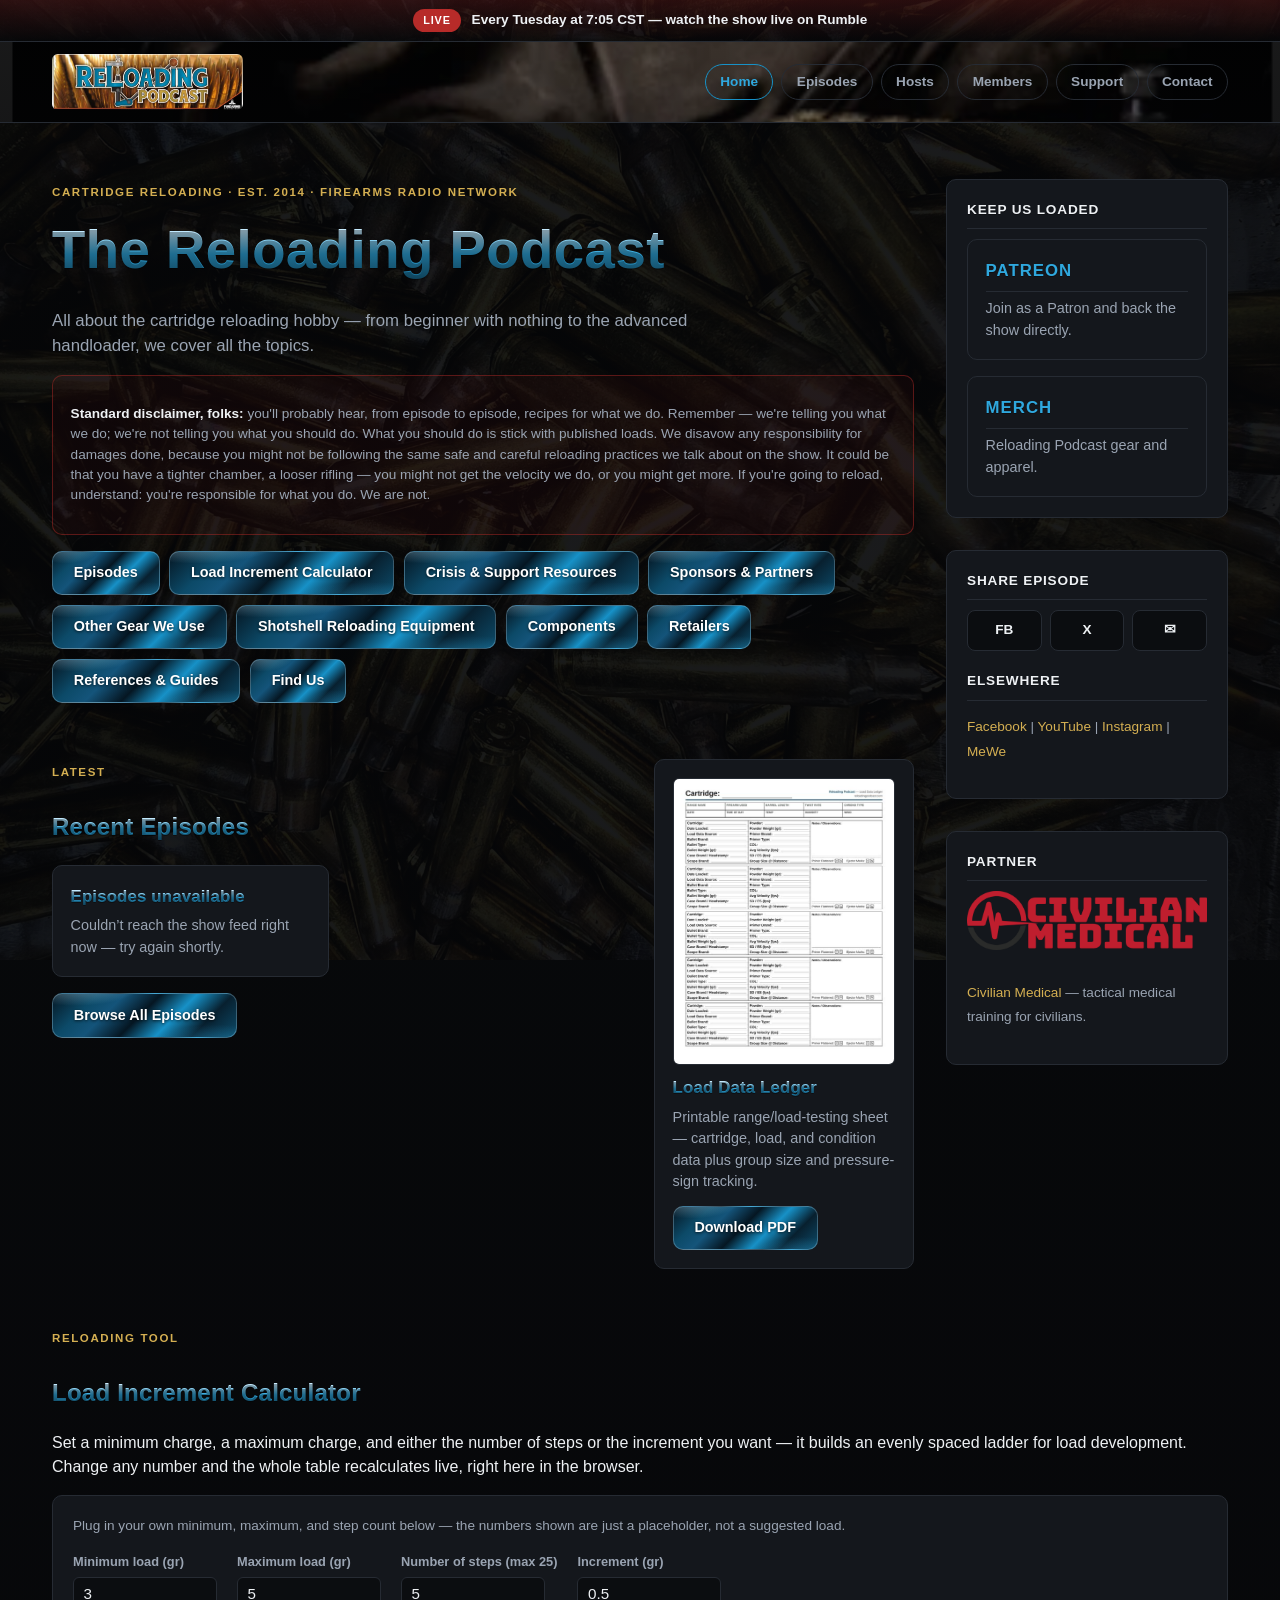
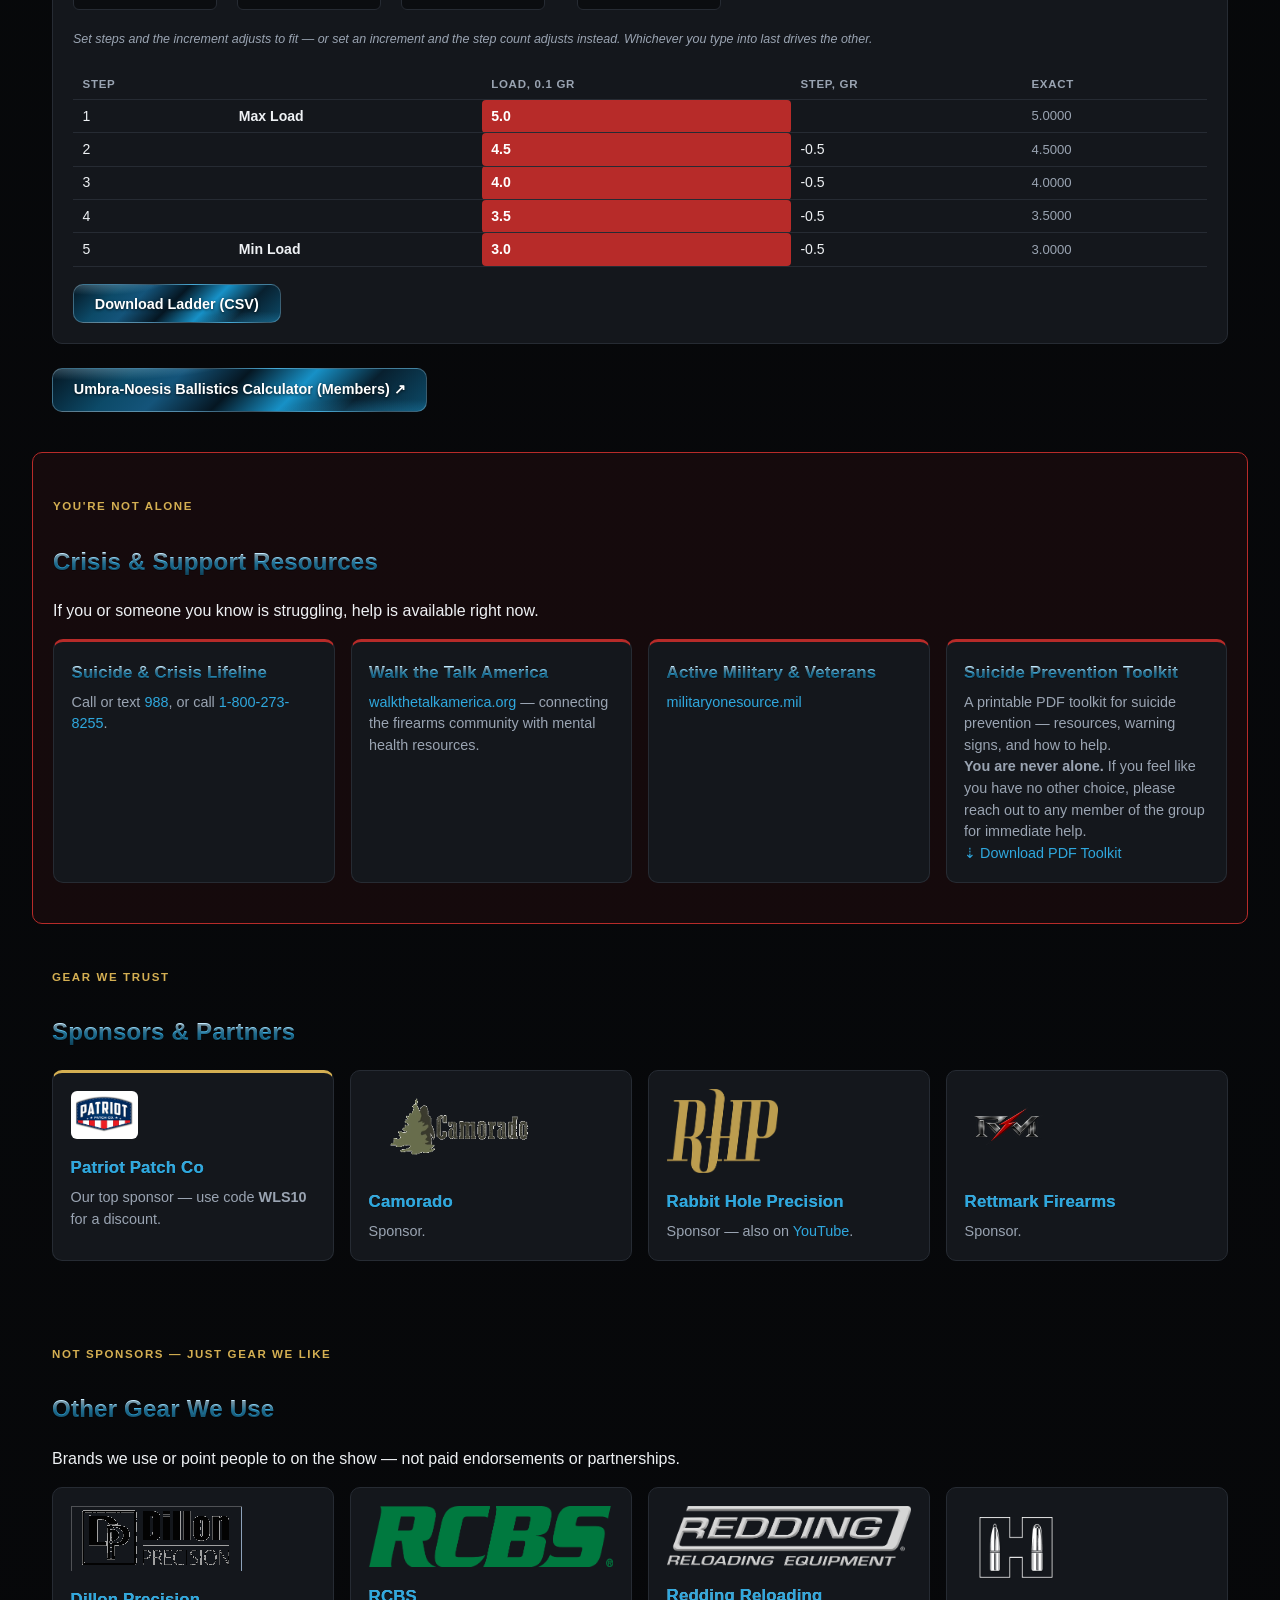
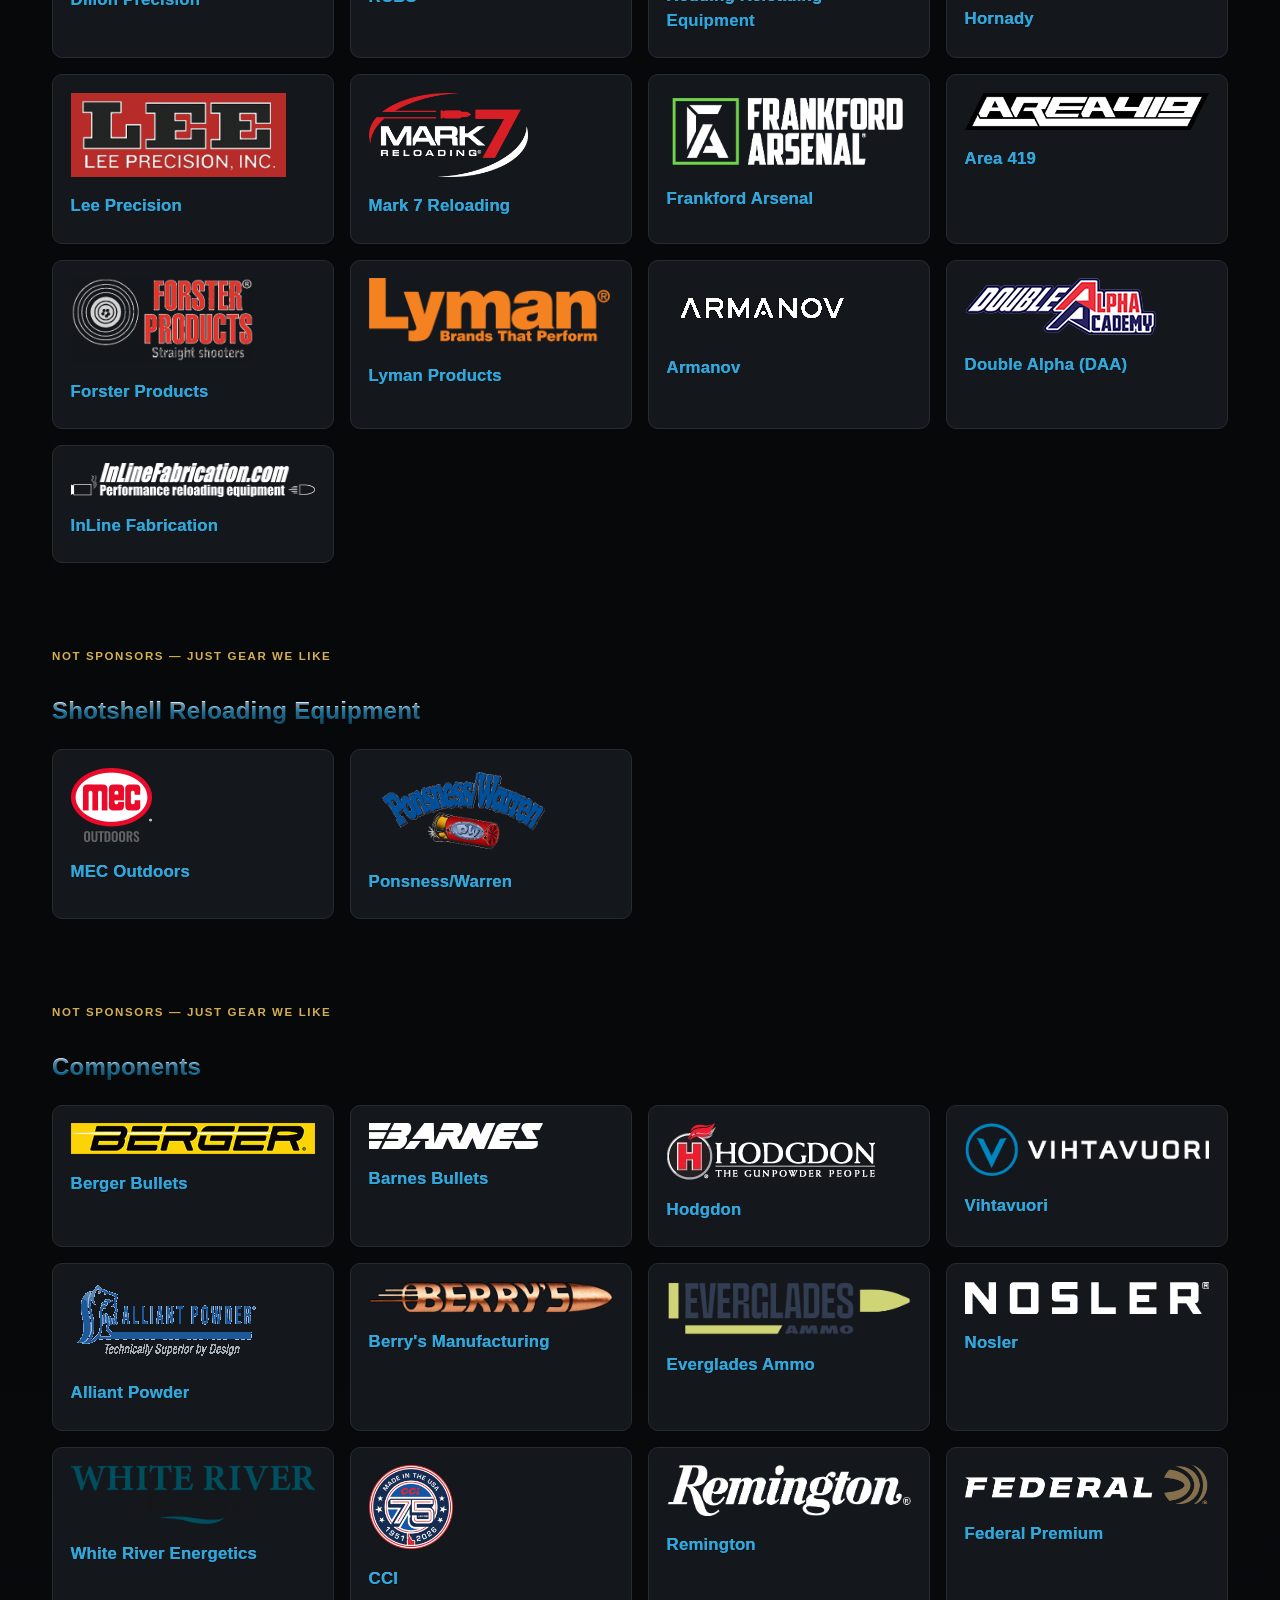
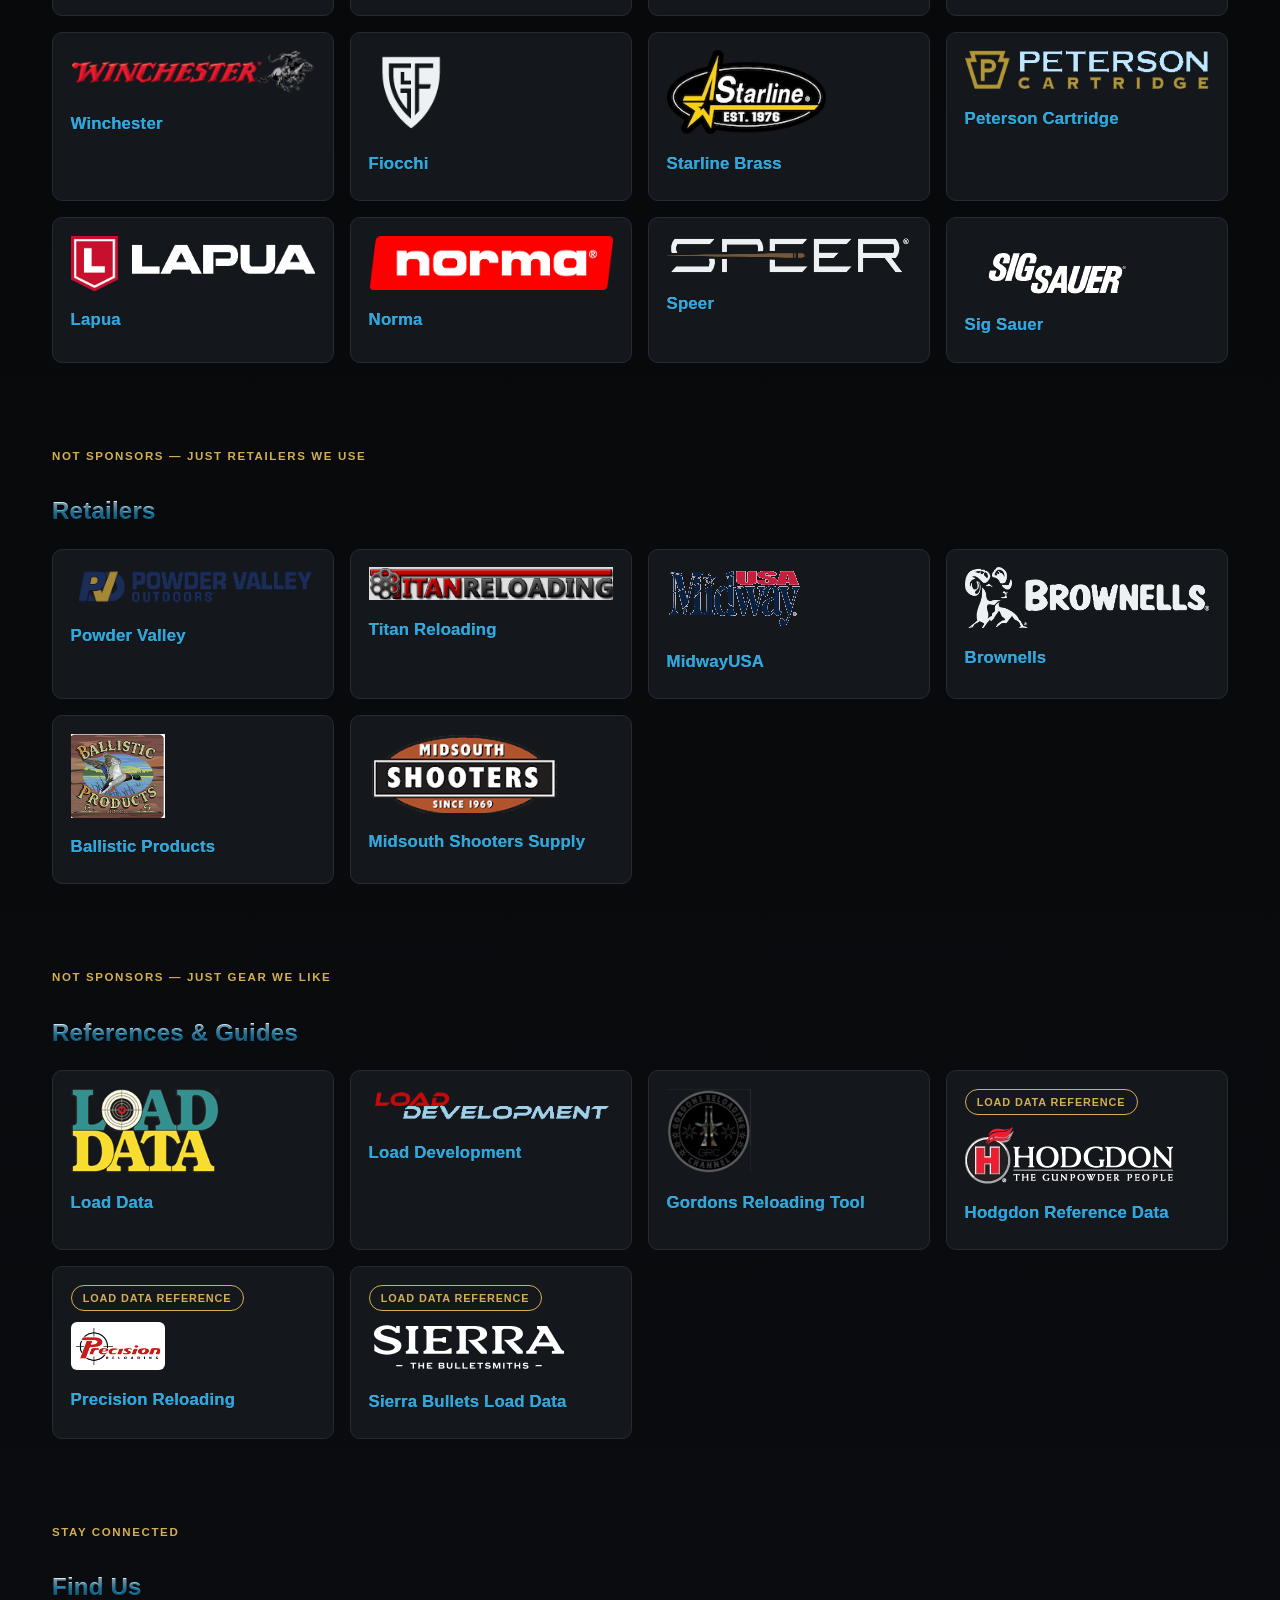
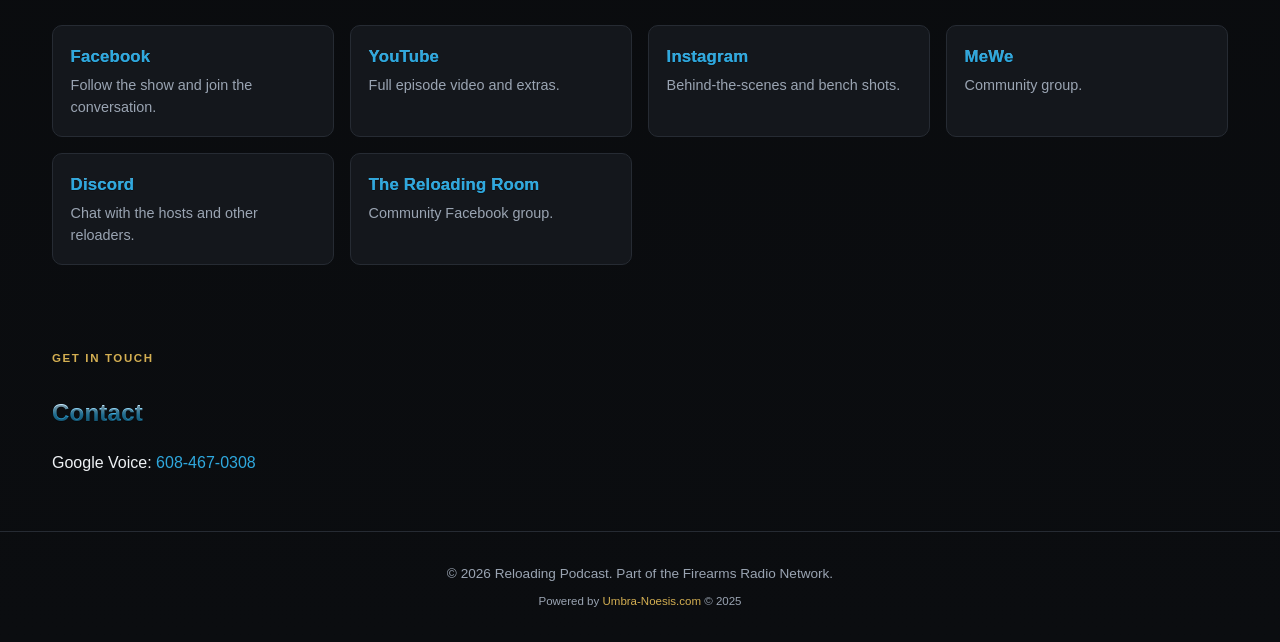
==== commit 719c5ddc: "Add suicide prevention toolkit PDF card to Crisis & Support section" ====
--- a/index.html
+++ b/index.html
@@ -350,6 +350,12 @@
         <h3>Active Military &amp; Veterans</h3>
         <p><a href="https://www.militaryonesource.mil/" target="_blank" rel="noopener">militaryonesource.mil</a></p>
       </div>
+      <div class="card accent-red">
+        <h3>Suicide Prevention Toolkit</h3>
+        <p>A printable PDF toolkit for suicide prevention &mdash; resources, warning signs, and how to help.</p>
+        <p><strong>You are never alone.</strong> If you feel like you have no other choice, please reach out to any member of the group for immediate help.</p>
+        <p><a href="assets/downloads/suicide-prevention-toolkit.pdf" download>&#8675; Download PDF Toolkit</a></p>
+      </div>
     </div>
   </div>
 </section>
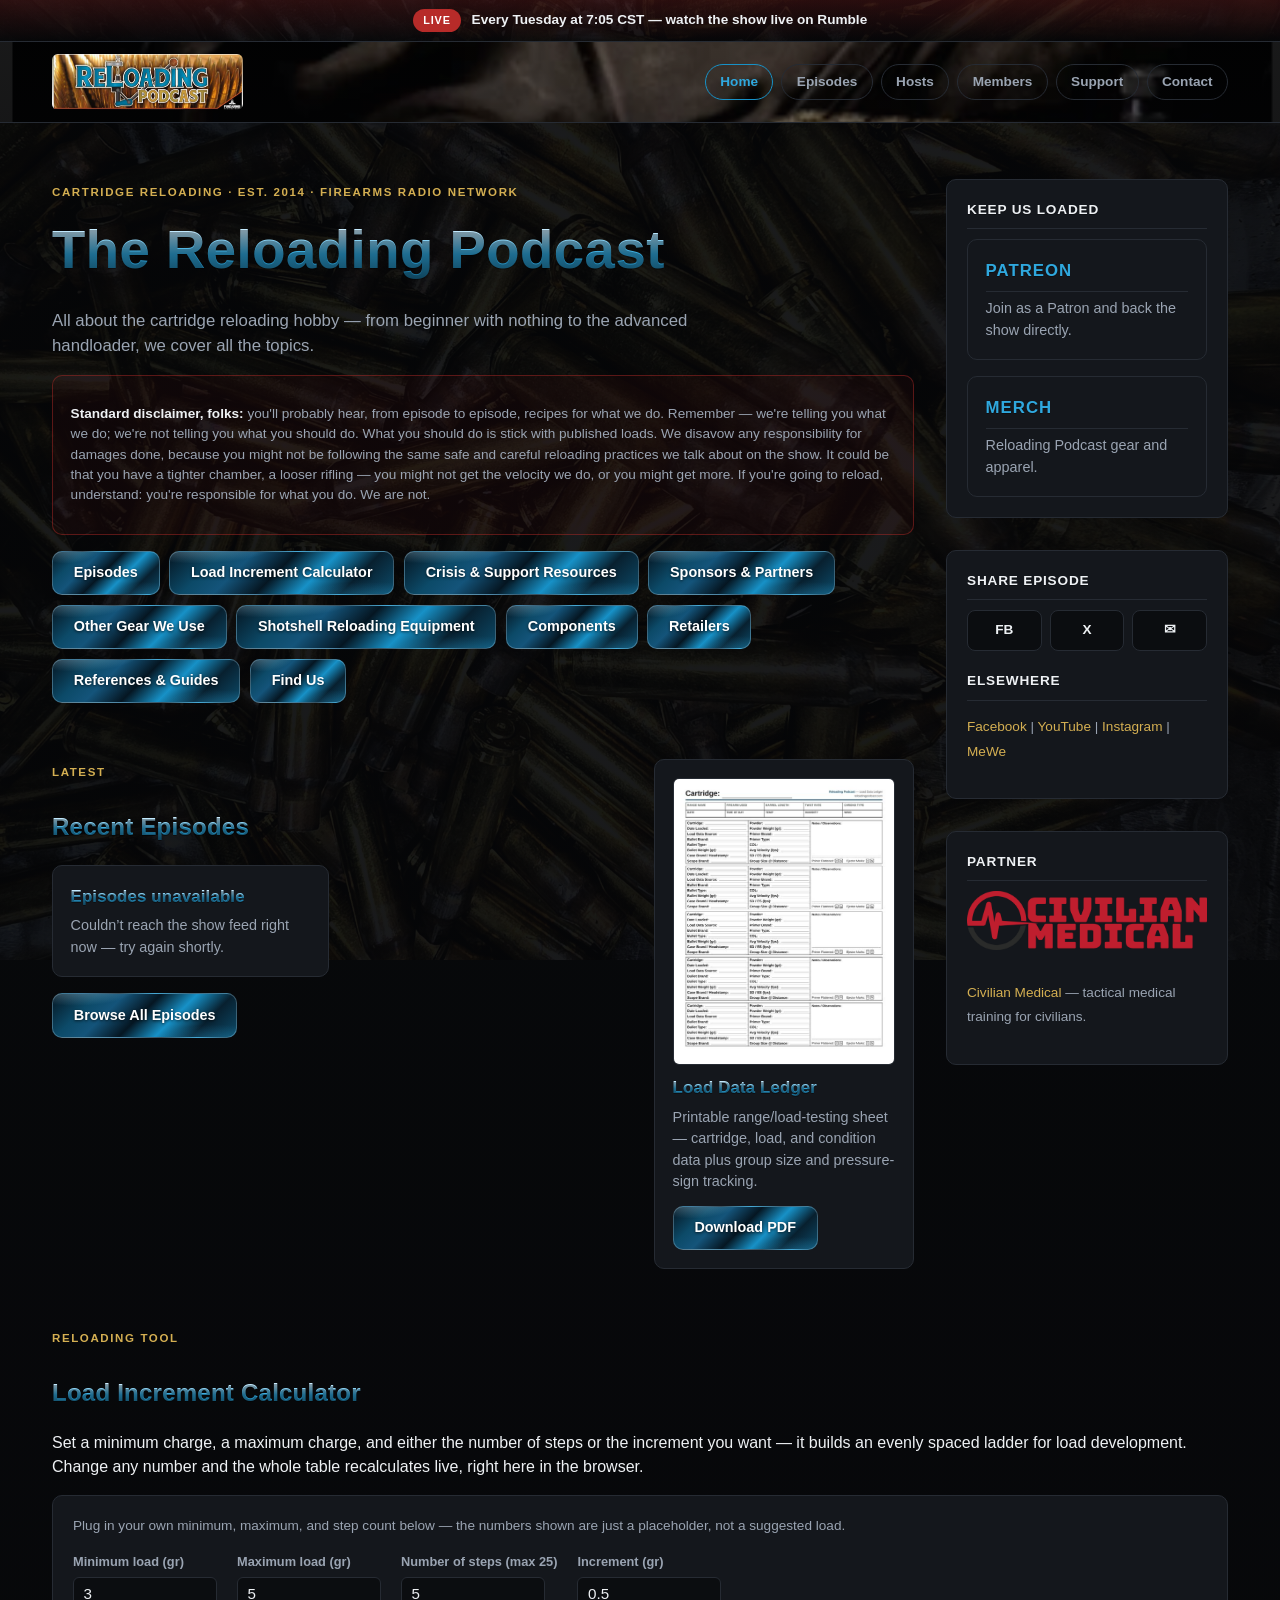
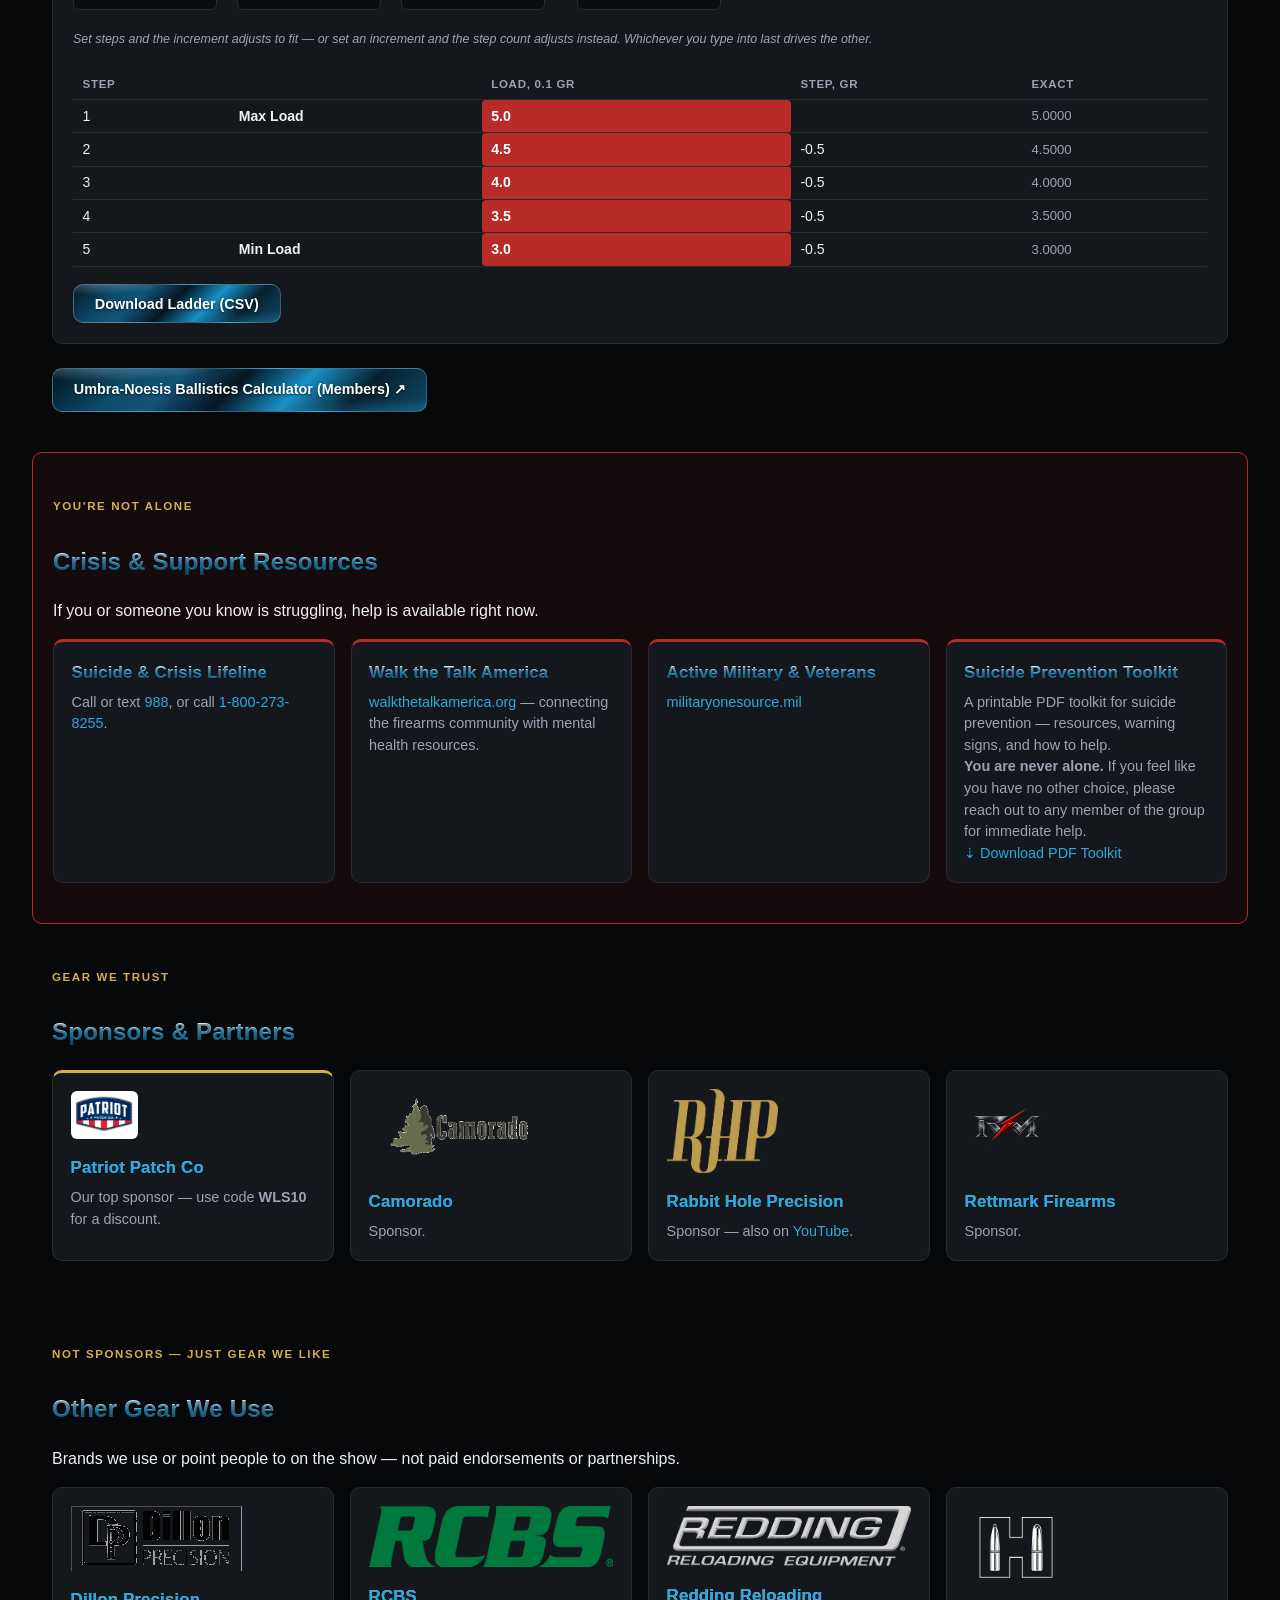
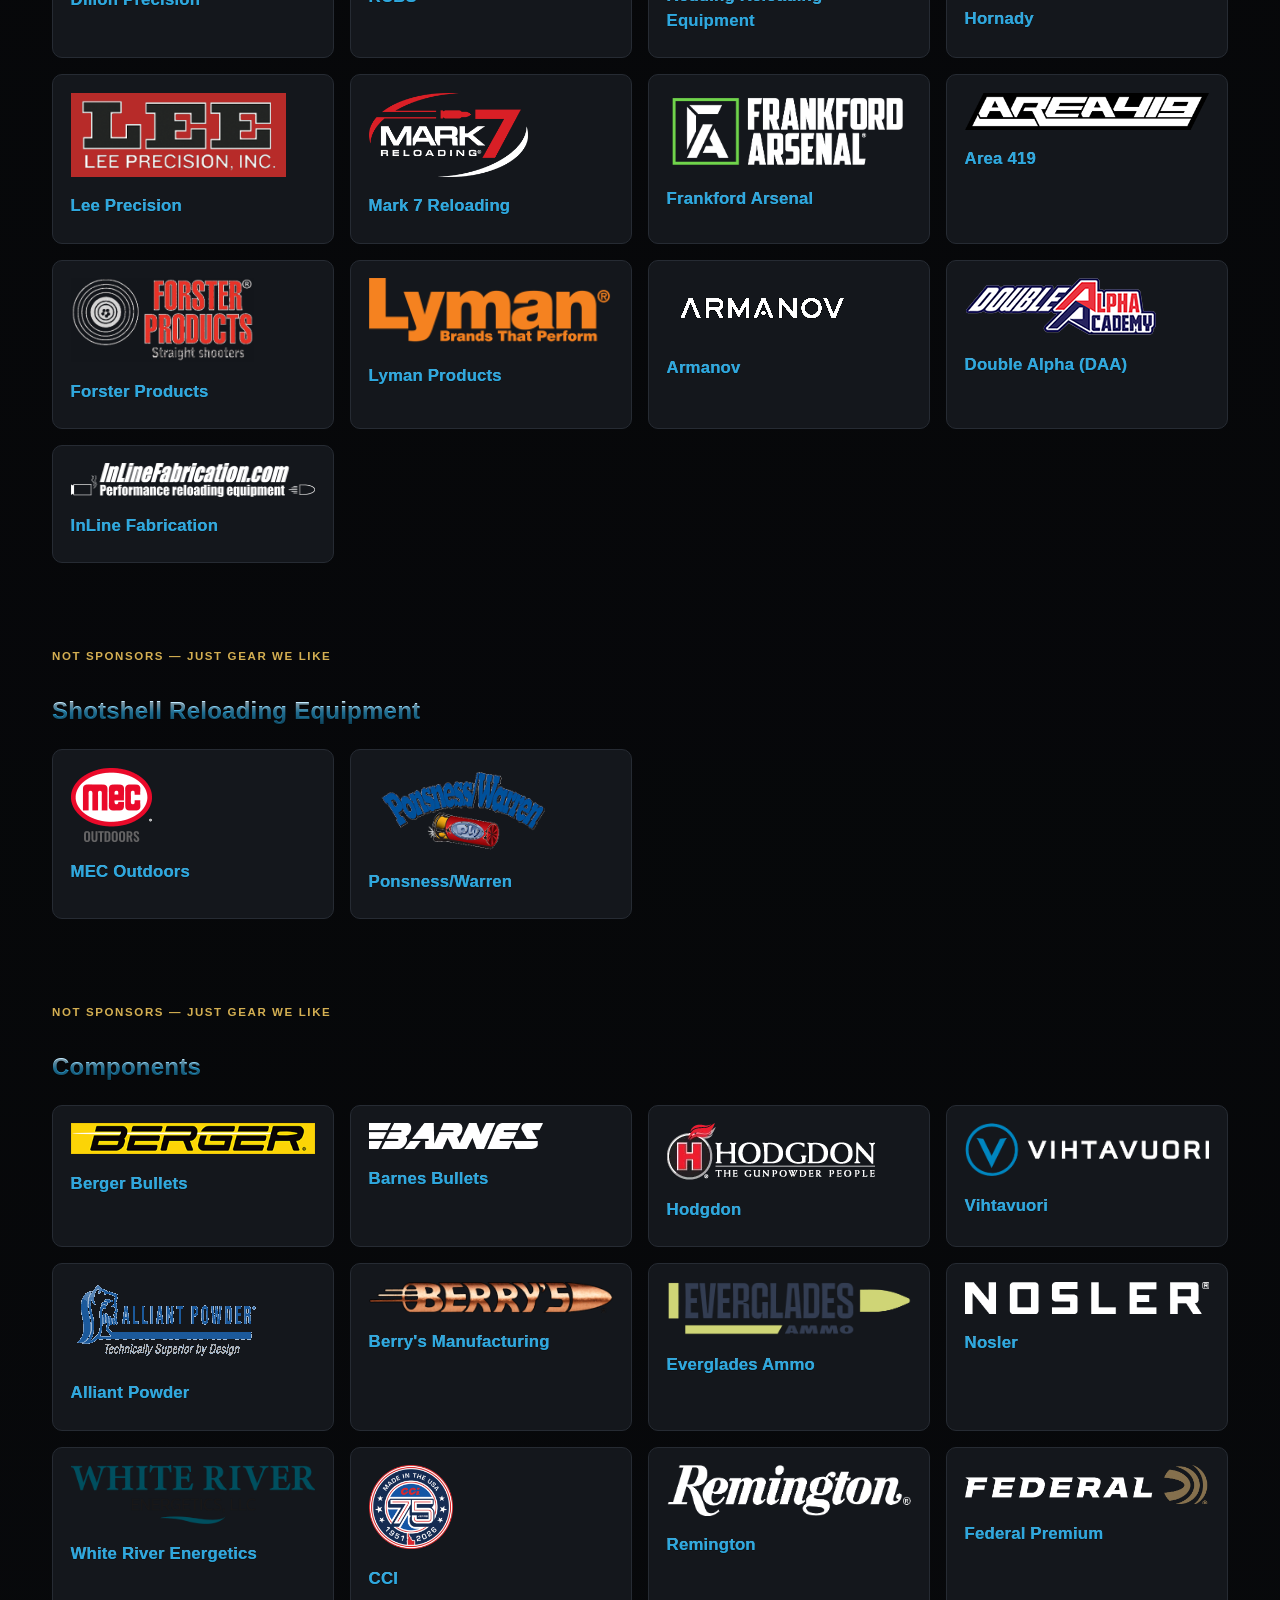
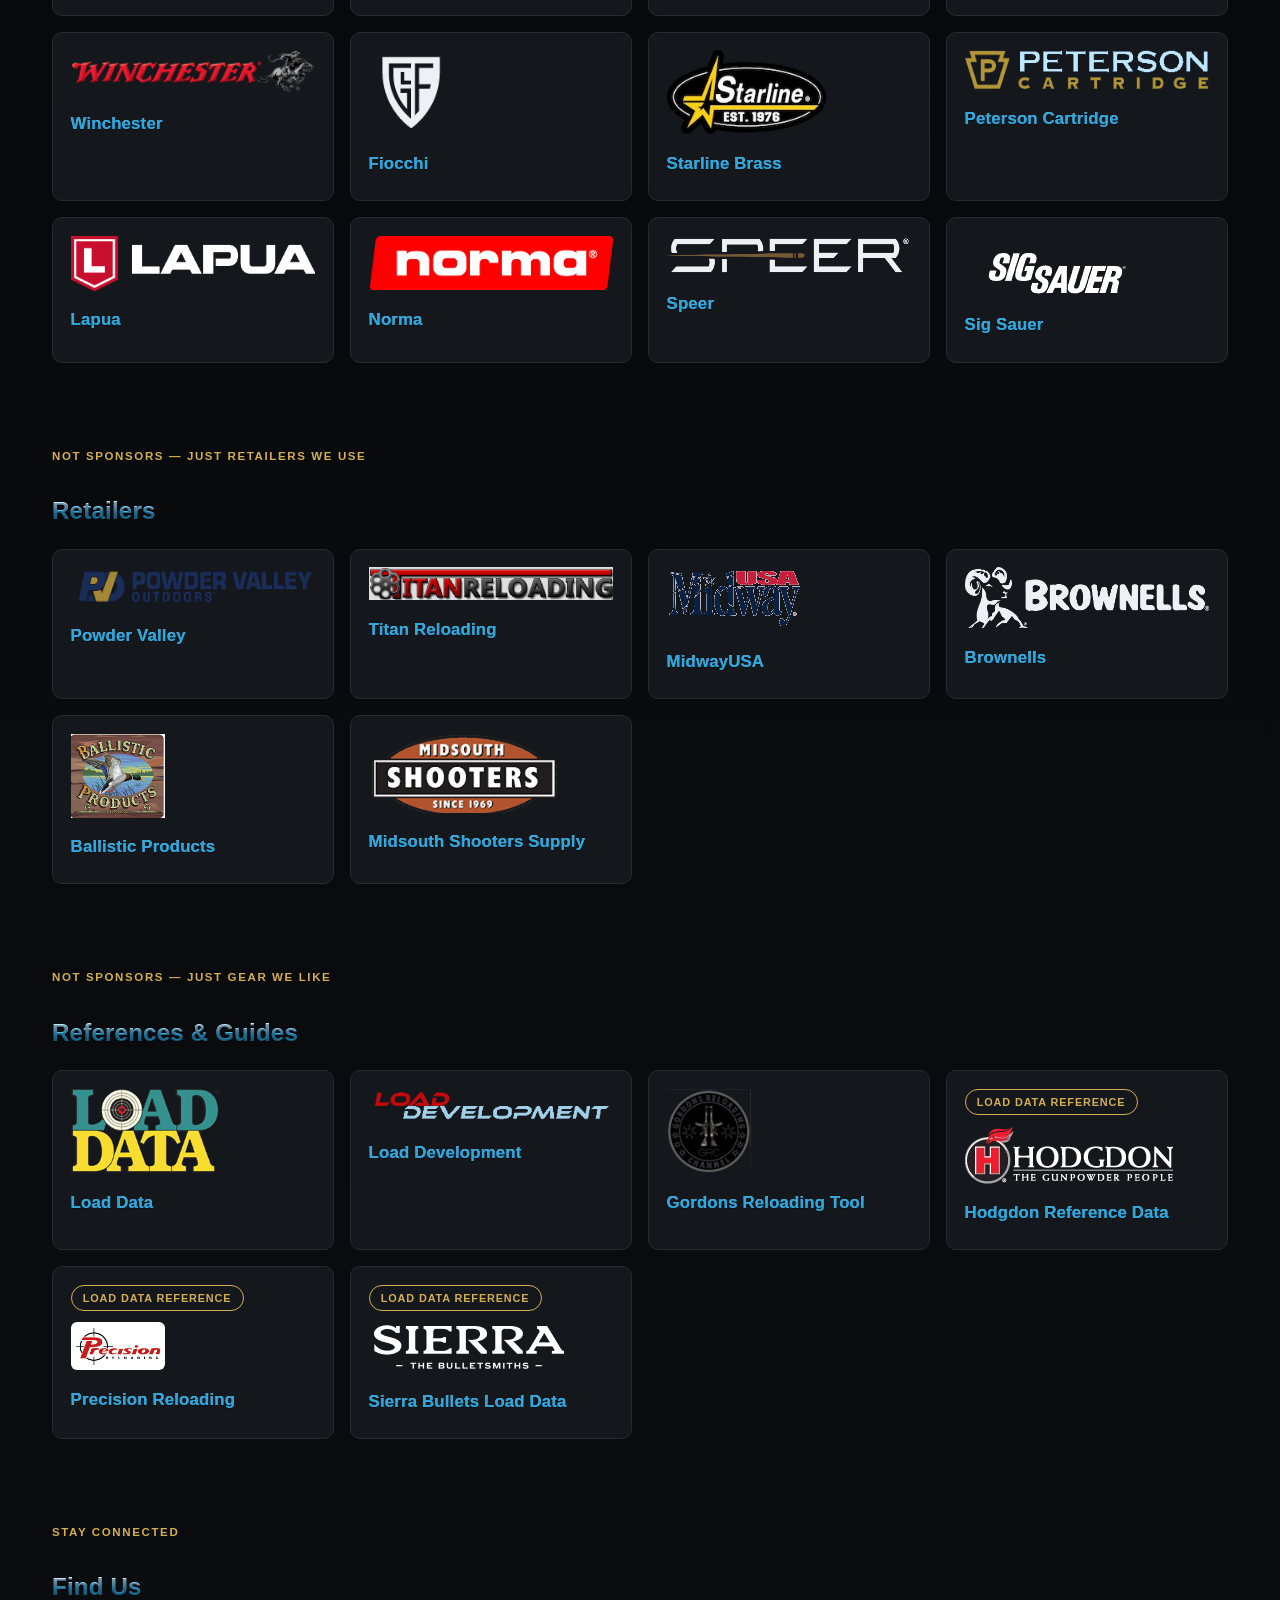
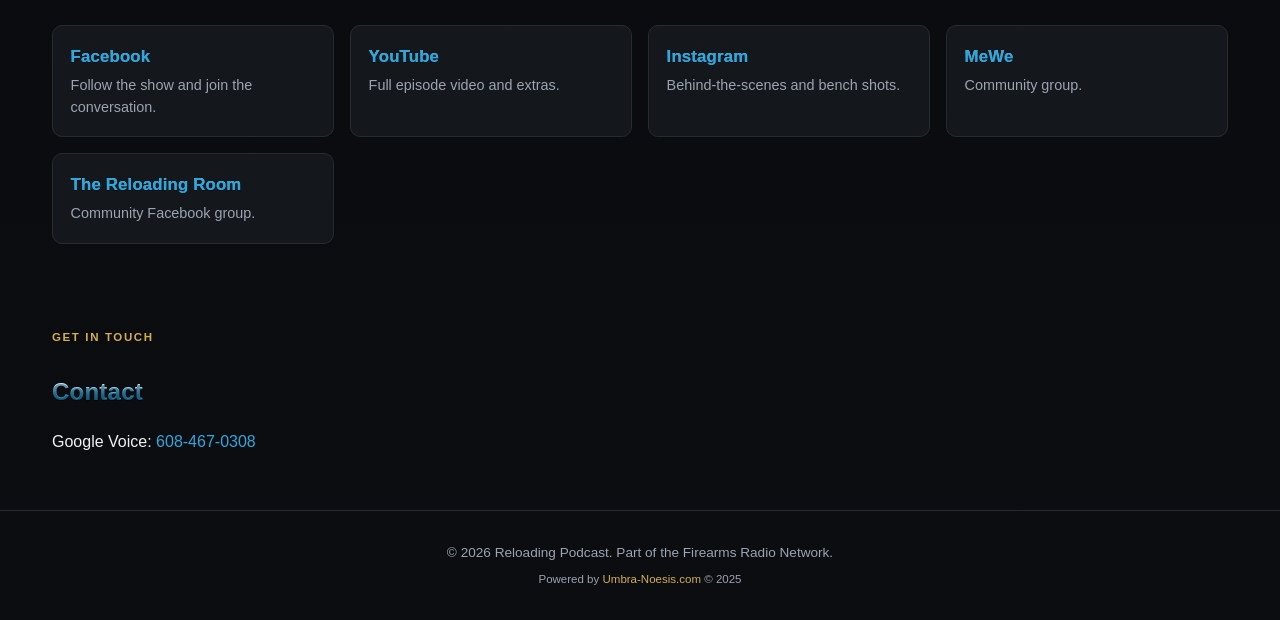
==== commit 6f0c6f7a: "Remove all Discord references from the site (per Mike) - index.html: drop the Discord card from Find" ====
--- a/index.html
+++ b/index.html
@@ -622,7 +622,6 @@
     <div class="card"><h3><a href="https://www.youtube.com/c/Reloadingpodcast" target="_blank" rel="noopener">YouTube</a></h3><p>Full episode video and extras.</p></div>
     <div class="card"><h3><a href="http://instagram.com/reloadingpodcast" target="_blank" rel="noopener">Instagram</a></h3><p>Behind-the-scenes and bench shots.</p></div>
     <div class="card"><h3><a href="https://mewe.com/join/reloadingpodcastgroup" target="_blank" rel="noopener">MeWe</a></h3><p>Community group.</p></div>
-    <div class="card"><h3><a href="https://discord.gg/t37c4HMP" target="_blank" rel="noopener">Discord</a></h3><p>Chat with the hosts and other reloaders.</p></div>
     <div class="card"><h3><a href="https://www.facebook.com/groups/thereloadingroom/" target="_blank" rel="noopener">The Reloading Room</a></h3><p>Community Facebook group.</p></div>
   </div>
 </section>
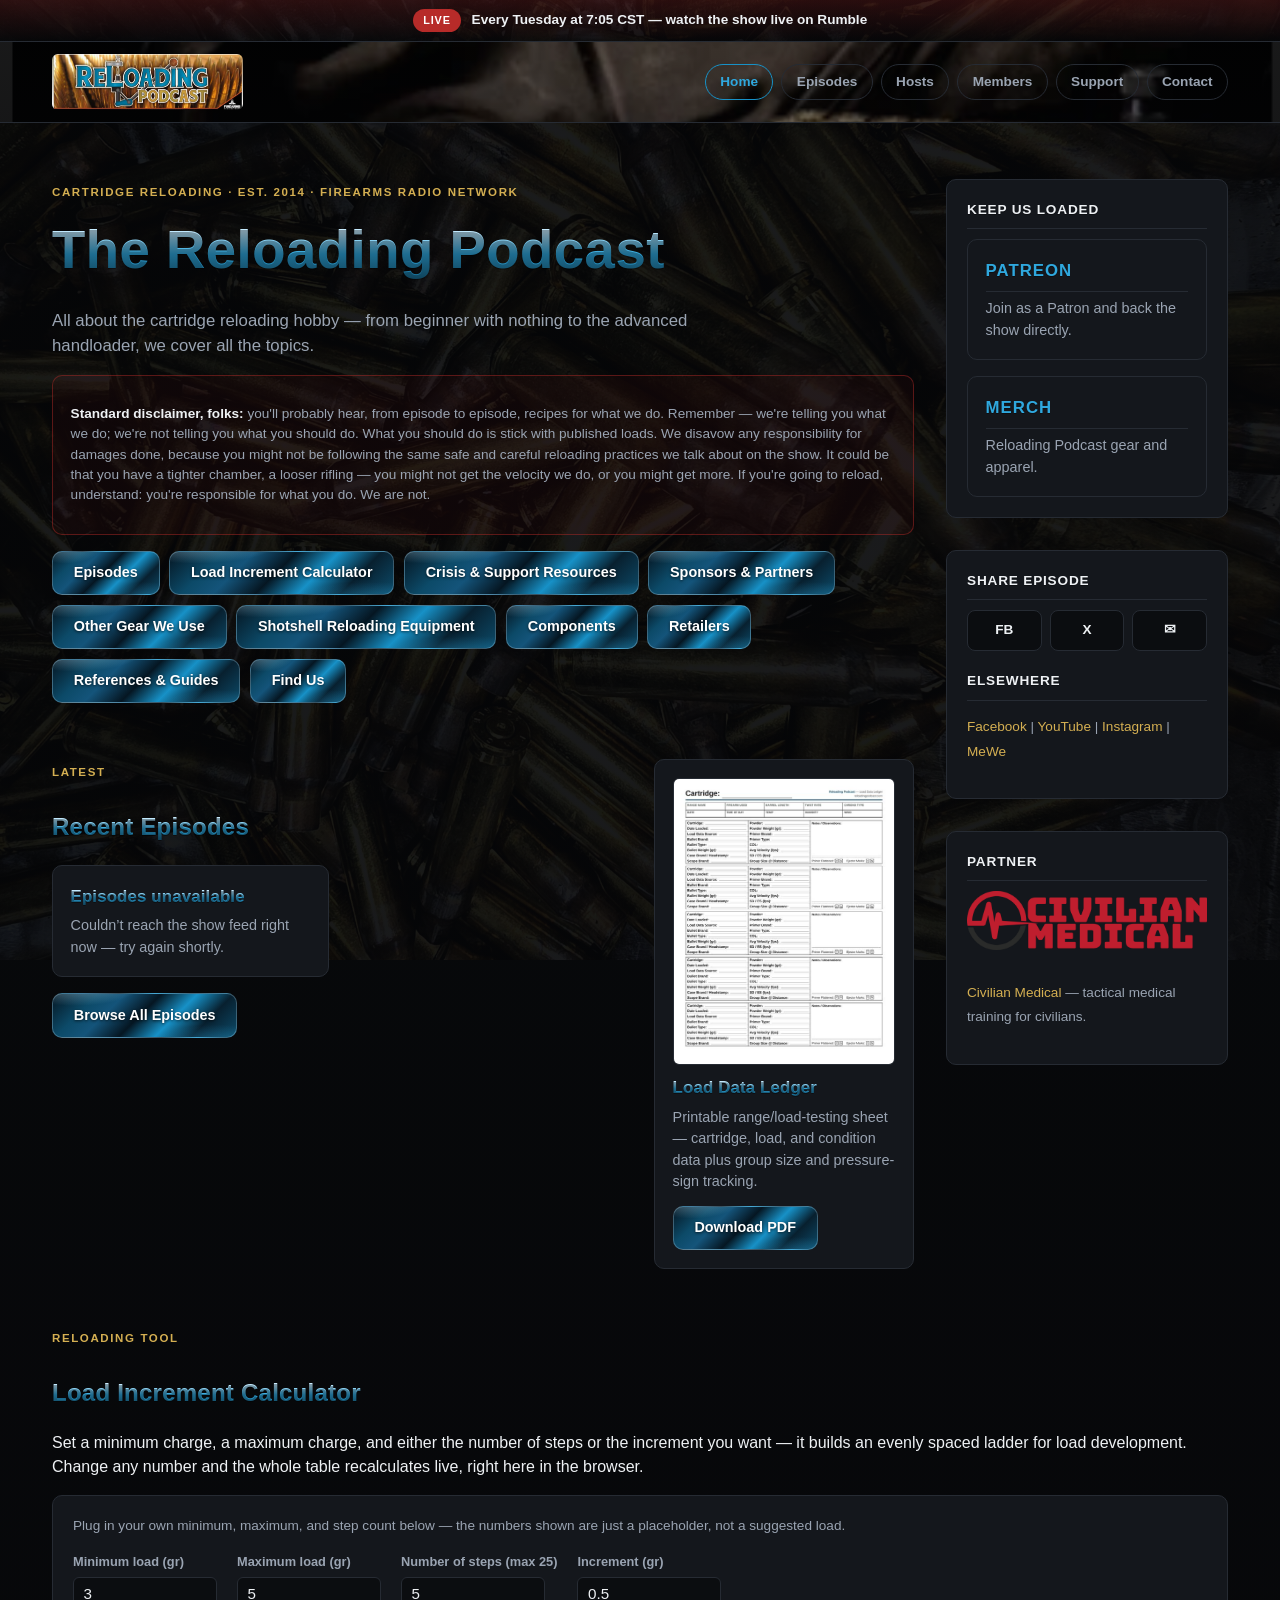
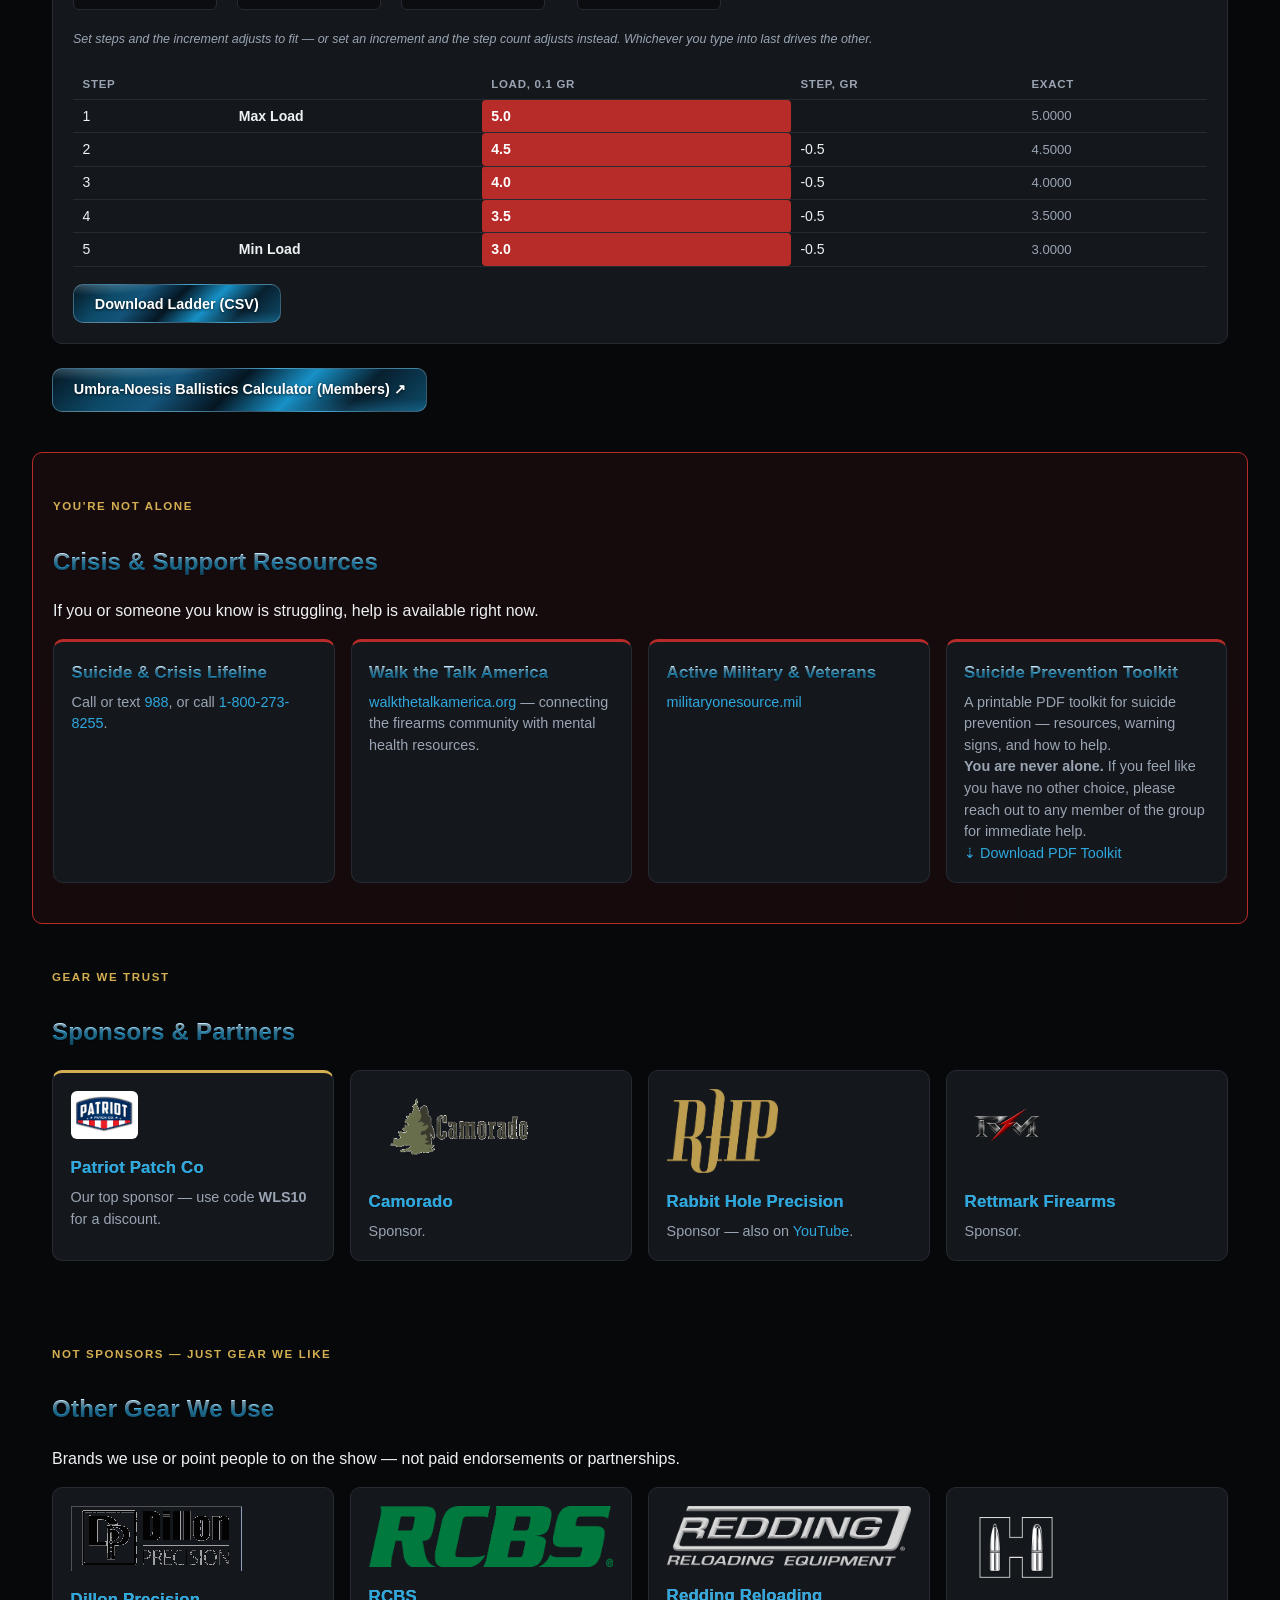
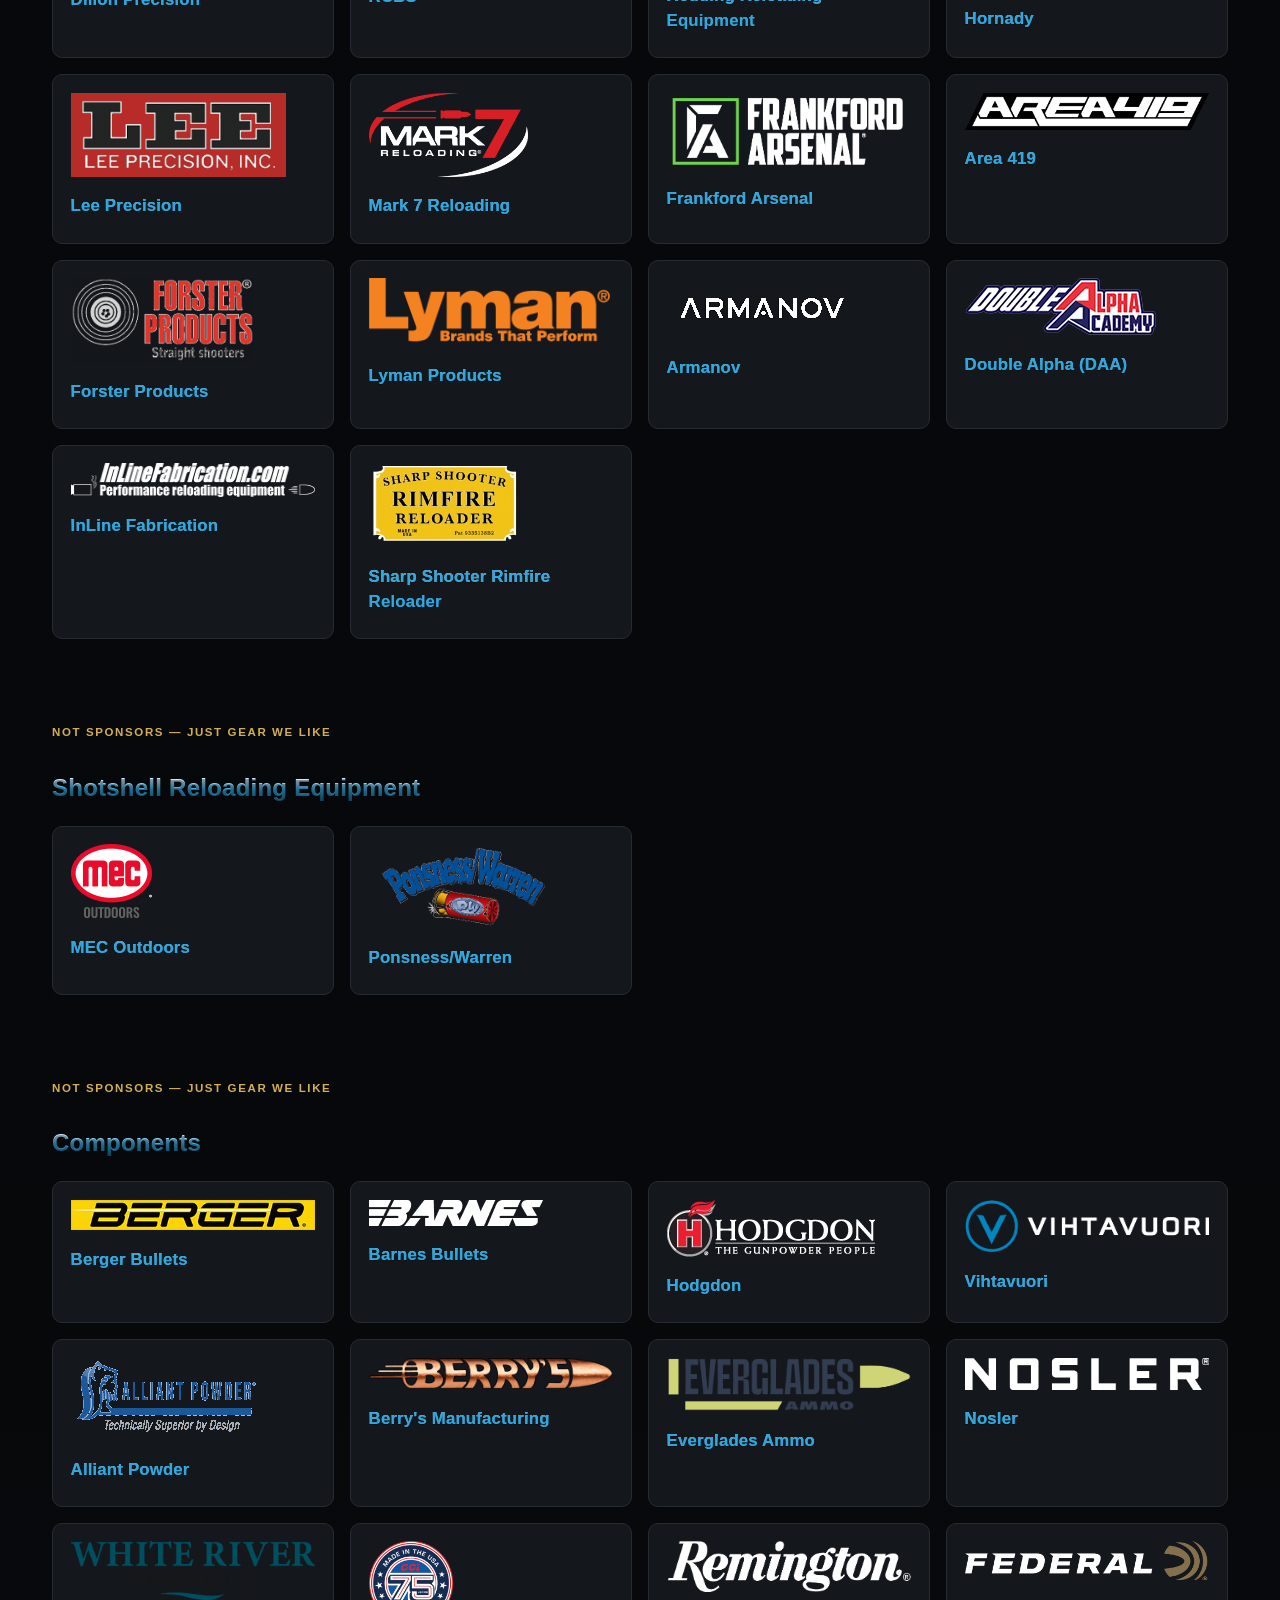
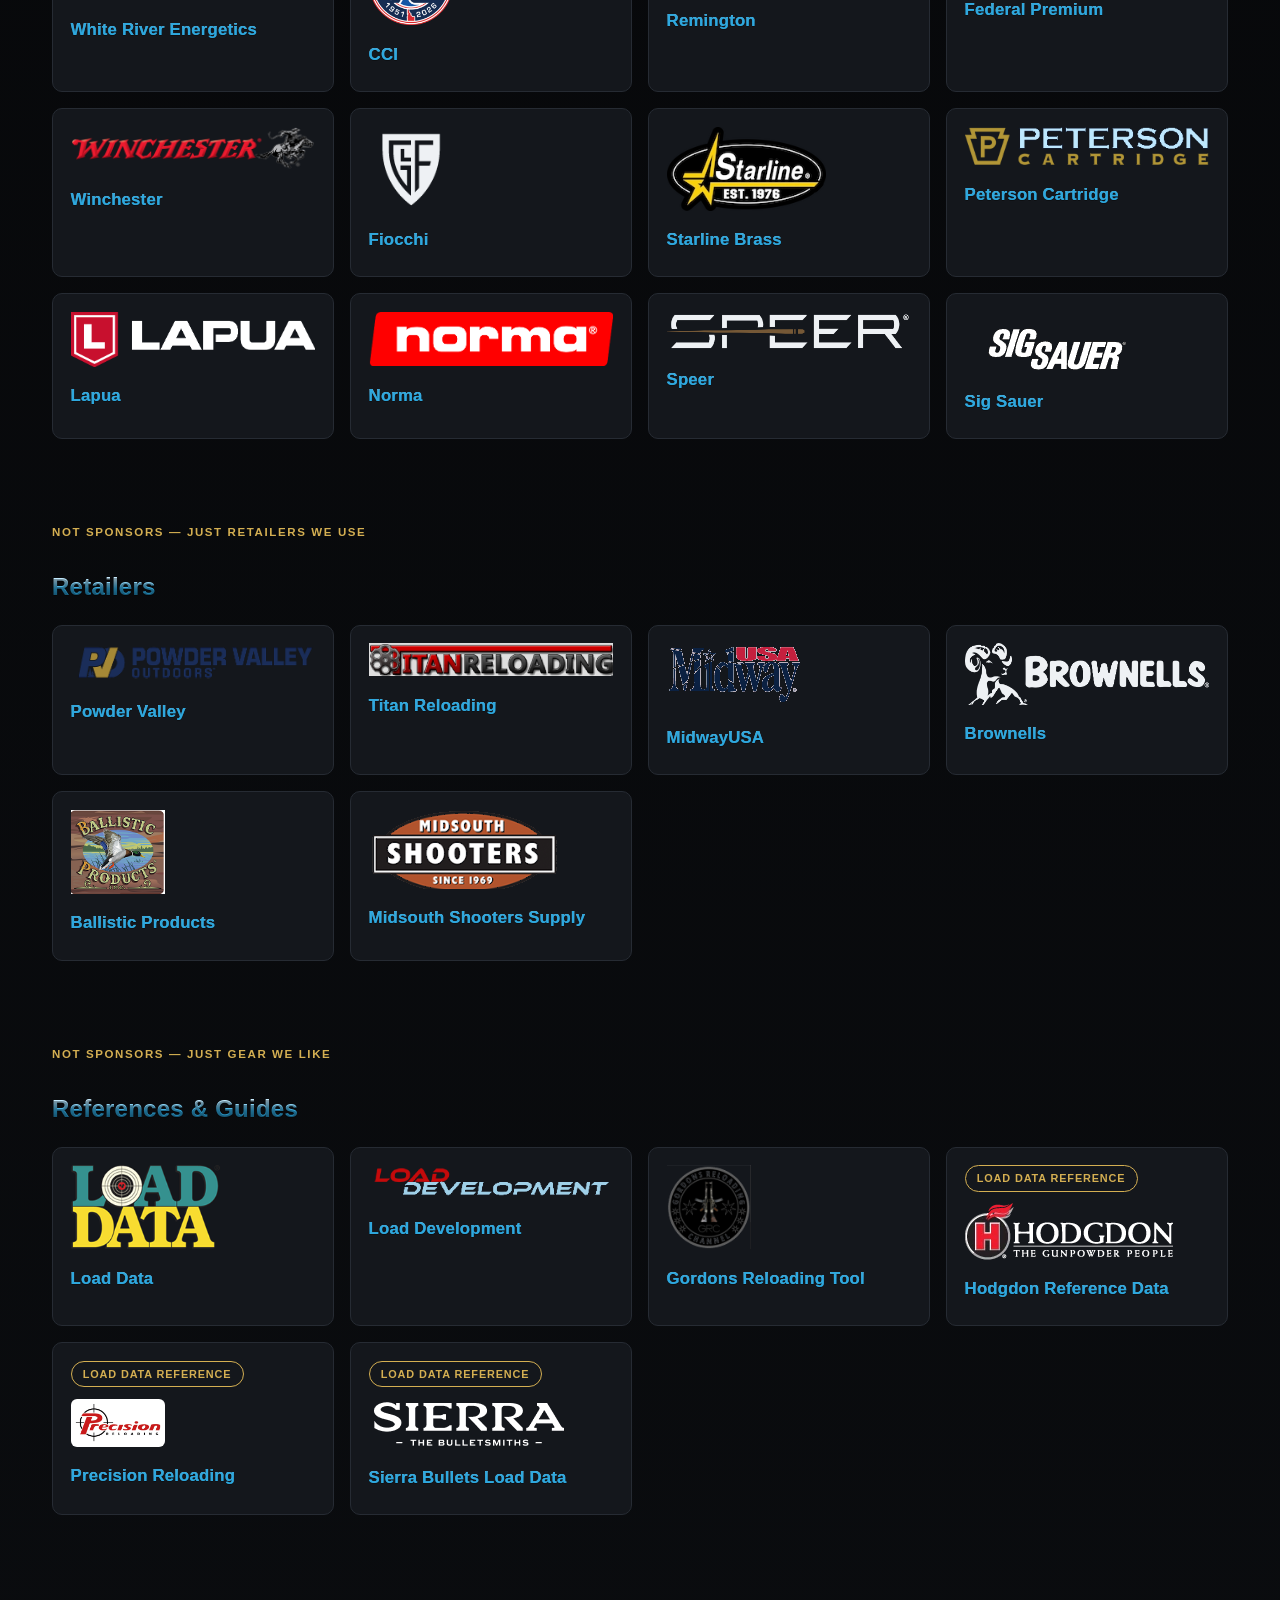
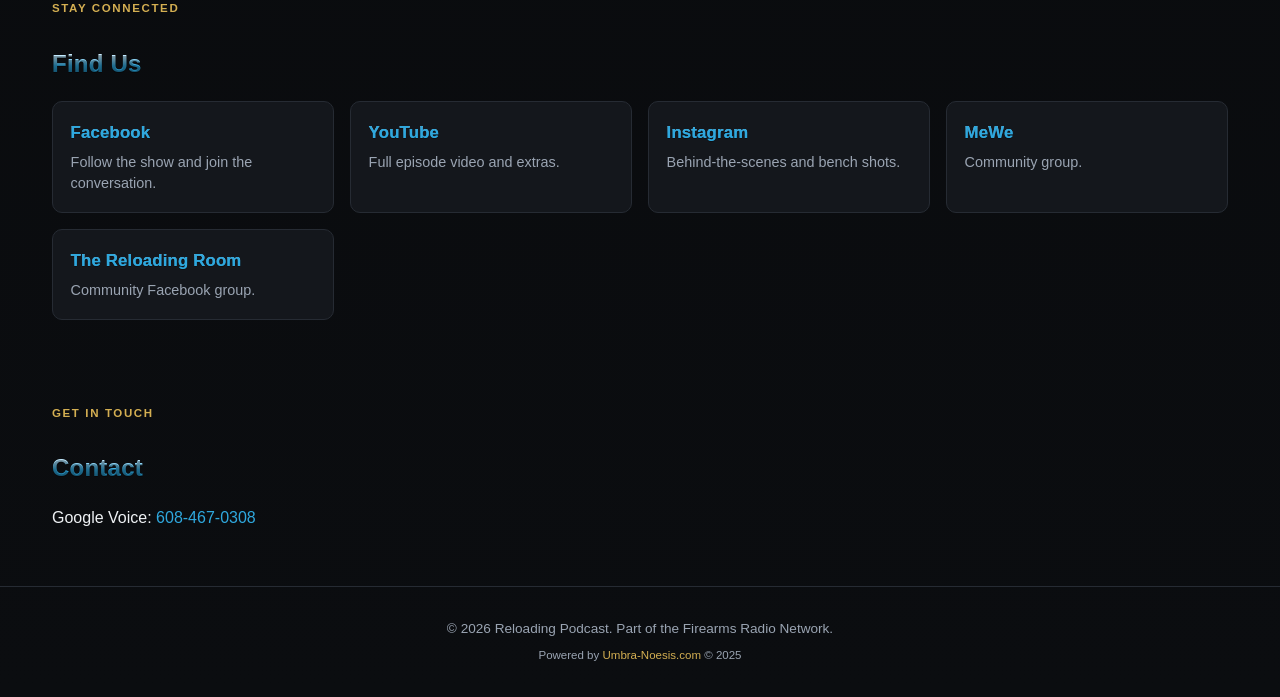
==== commit 7d8100a9: "Add Sharp Shooter Rimfire Reloader to Other Gear We Use (linked logo, per Allen) Co-Authored-By: Cla" ====
--- a/index.html
+++ b/index.html
@@ -444,6 +444,10 @@
       <img src="assets/img/inline-fabrication-logo.png" alt="InLine Fabrication" class="sponsor-logo sponsor-logo-transparent">
       <h3><a href="https://inlinefabrication.com/collections/ultramounts" target="_blank" rel="noopener">InLine Fabrication</a></h3>
     </div>
+    <div class="card">
+      <a href="https://sharpshooter-22lr-reloader.myshopify.com/products/22mag-22-win-22-wrf-reloader-kit" target="_blank" rel="noopener"><img src="assets/img/sharp-shooter-rimfire-reloader-logo.png" alt="Sharp Shooter Rimfire Reloader" class="sponsor-logo sponsor-logo-transparent"></a>
+      <h3><a href="https://sharpshooter-22lr-reloader.myshopify.com/products/22mag-22-win-22-wrf-reloader-kit" target="_blank" rel="noopener">Sharp Shooter Rimfire Reloader</a></h3>
+    </div>
   </div>
 </section>
 
